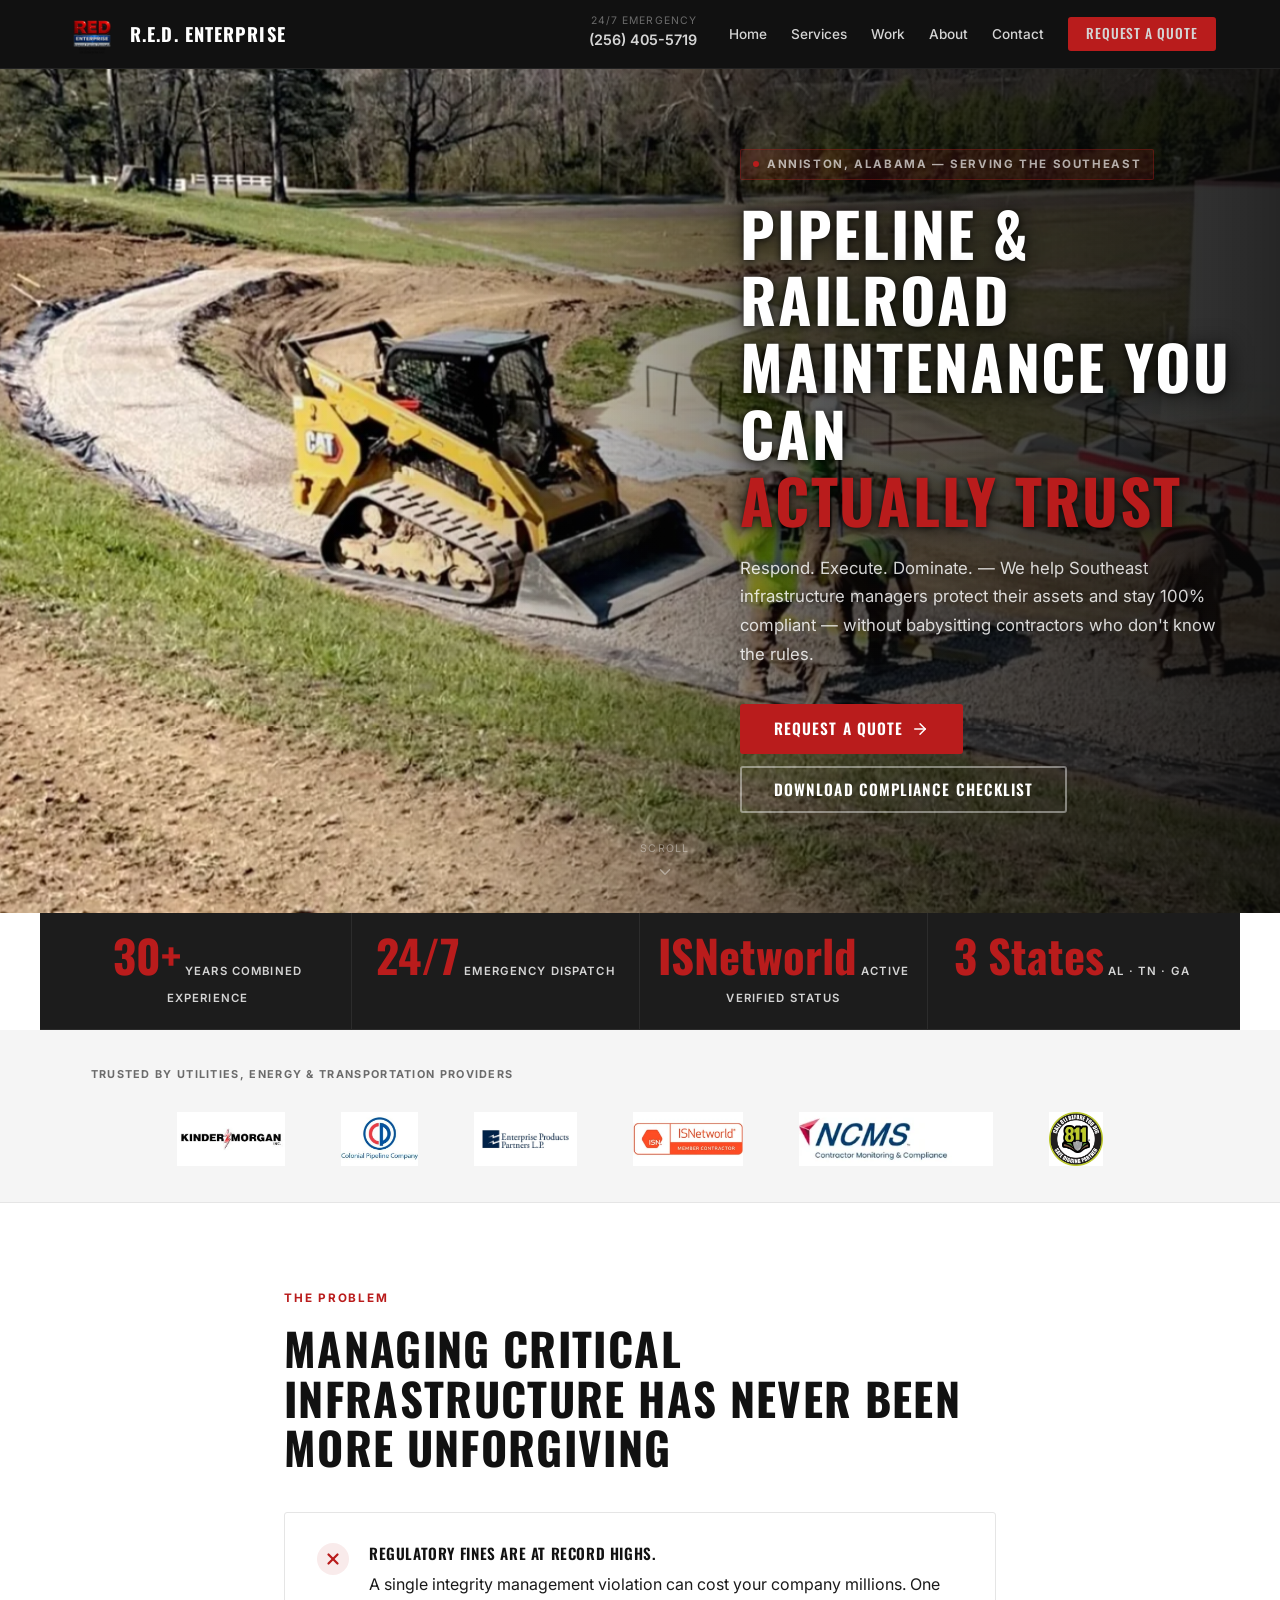
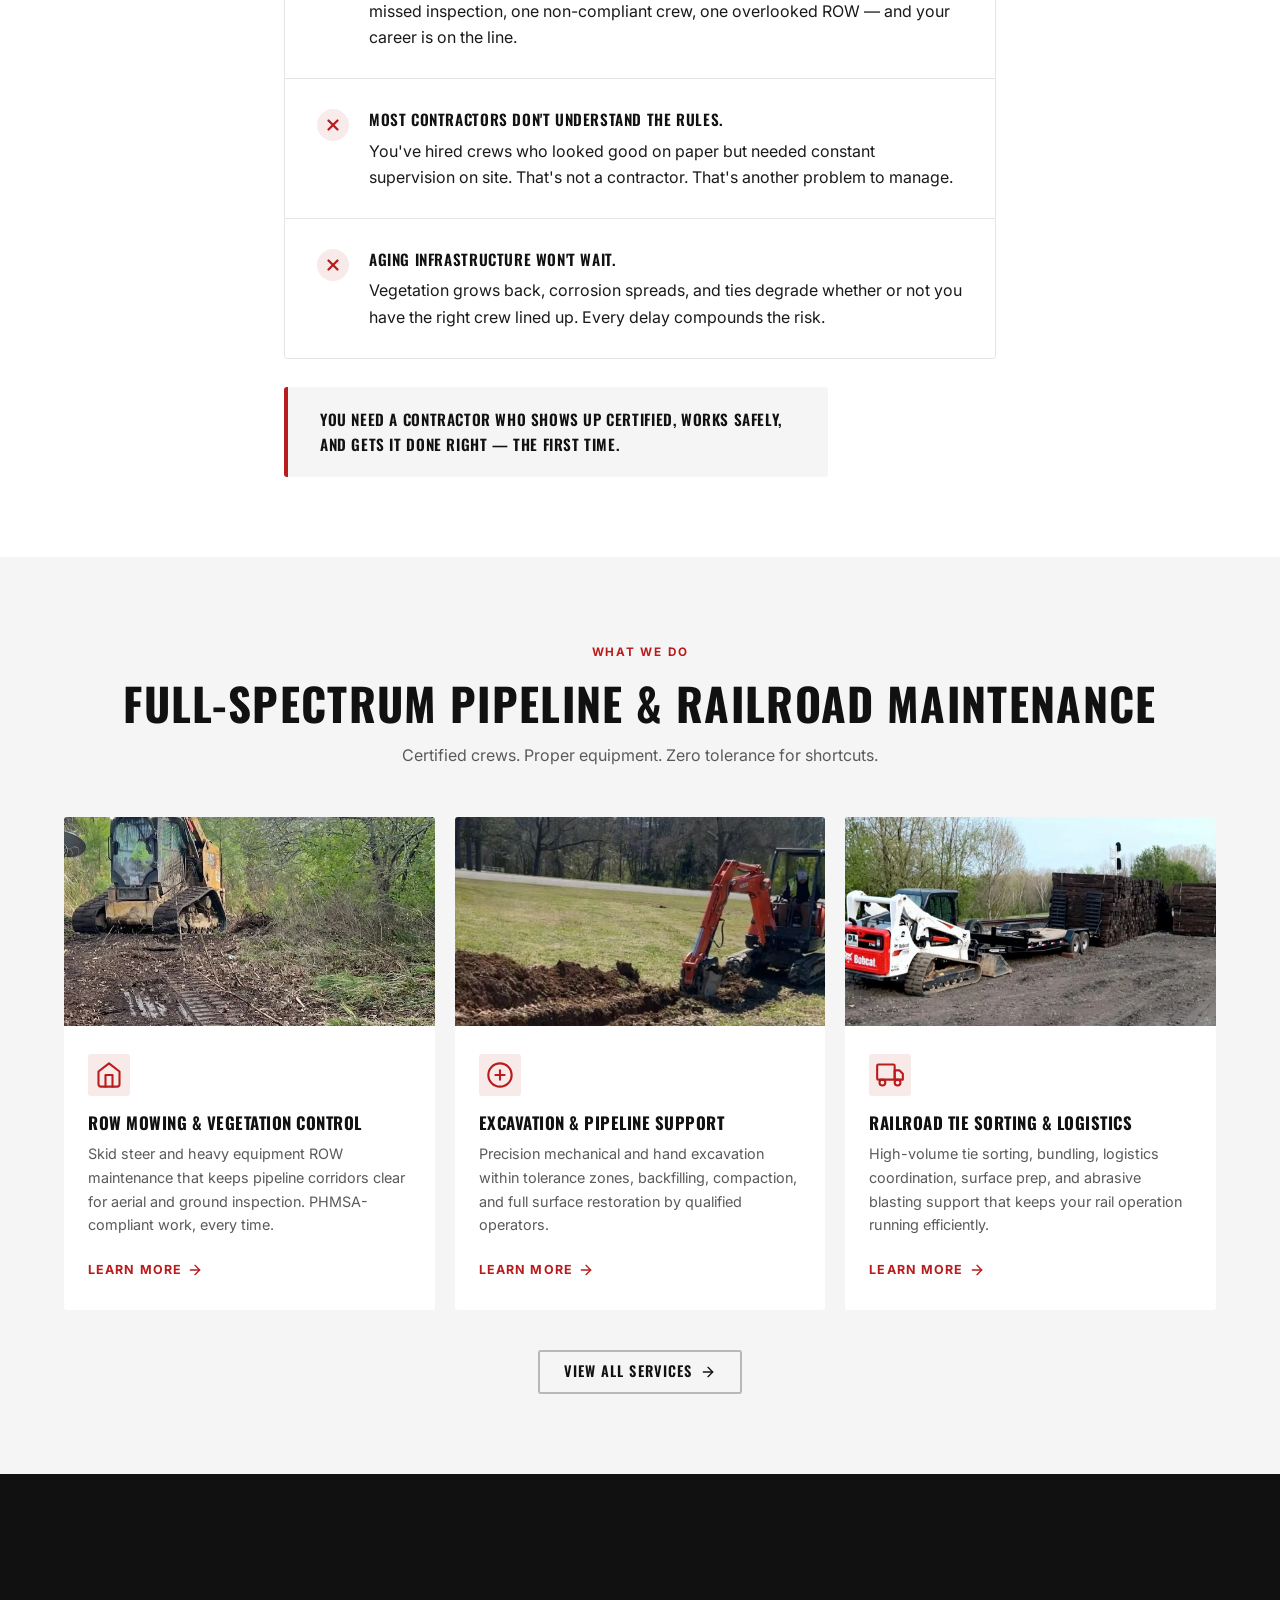
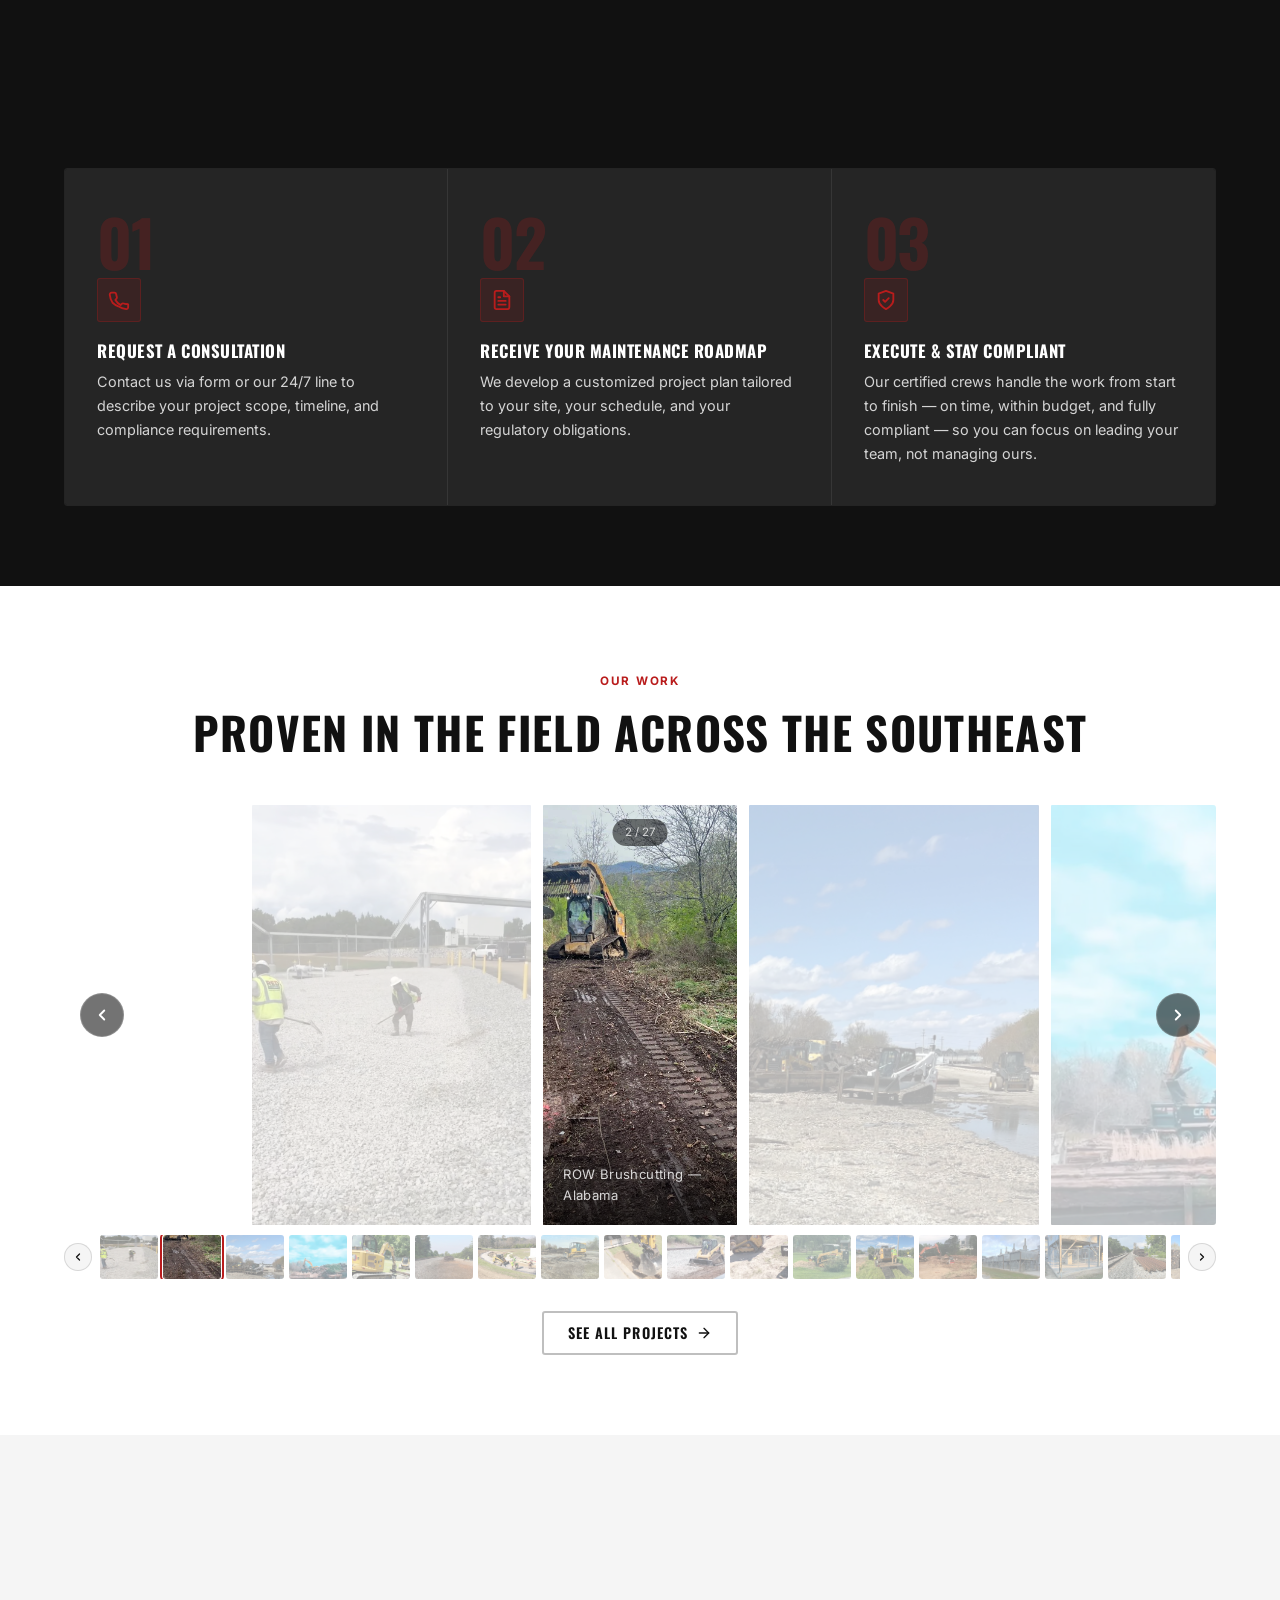
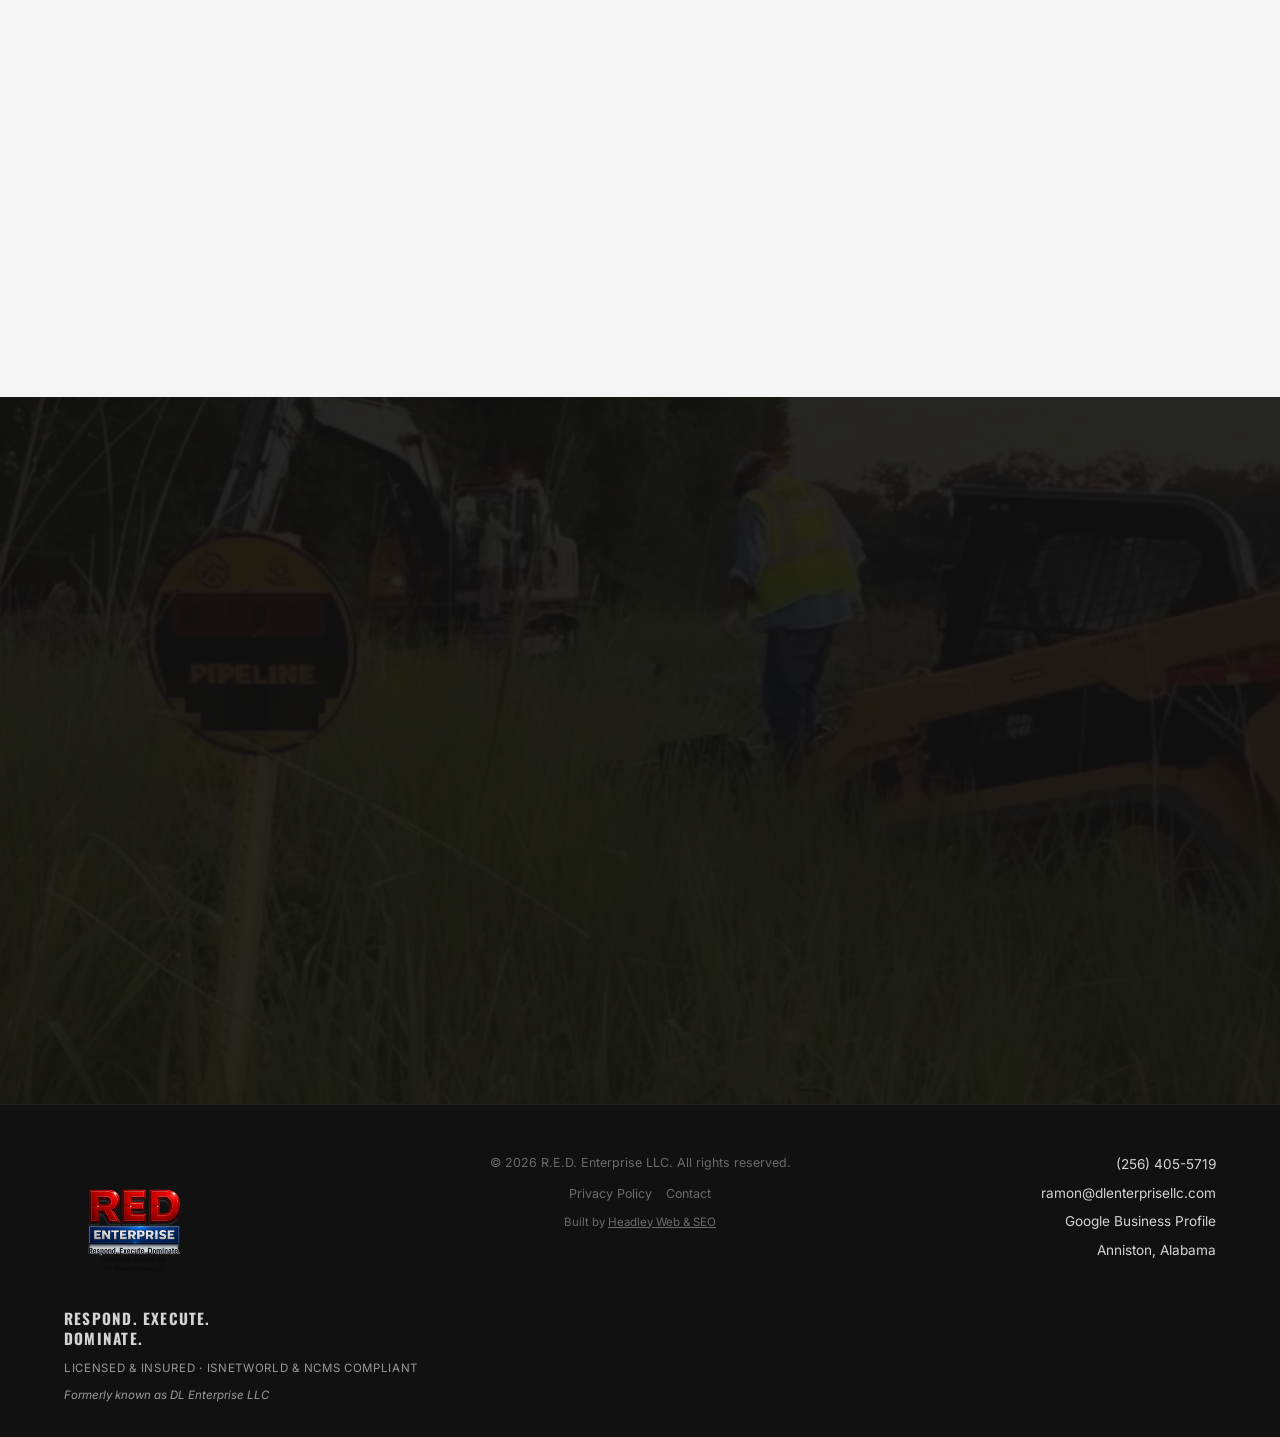
==== index.html @ 64ee4598 "Initial commit — R.E.D. Enterprise LLC website Full custom site build for pipeline & railroad contra" ====
<!-- Built by Headley Web & SEO | headleyweb.com | Web Design & SEO for local businesses -->
<!DOCTYPE html>
<html lang="en">
<head>
  <meta charset="UTF-8">
  <meta name="viewport" content="width=device-width, initial-scale=1.0">
  <title>R.E.D. Enterprise LLC | Pipeline &amp; Railroad Contractor — Anniston, Alabama</title>
  <meta name="description" content="Compliant pipeline and railroad maintenance for Southeast infrastructure managers. ISNetworld &amp; NCMS verified. 24/7 emergency response. Request a quote today.">
  <meta name="robots" content="index, follow">
  <meta name="author" content="Headley Web & SEO | headleyweb.com">
  <link rel="author" href="https://headleyweb.com">
  <link rel="canonical" href="https://redenterprisellc.com">

  <!-- Open Graph -->
  <meta property="og:type" content="website">
  <meta property="og:site_name" content="R.E.D. Enterprise LLC">
  <meta property="og:title" content="R.E.D. Enterprise LLC | Pipeline &amp; Railroad Contractor — Anniston, Alabama">
  <meta property="og:description" content="Compliant pipeline and railroad maintenance for Southeast infrastructure managers. ISNetworld &amp; NCMS verified. 24/7 emergency response. Request a quote today.">
  <meta property="og:image" content="https://redenterprisellc.com/images/og-image.webp">
  <meta property="og:image:width" content="1200">
  <meta property="og:image:height" content="630">
  <meta property="og:url" content="https://redenterprisellc.com">
  <meta property="og:locale" content="en_US">

  <!-- Twitter Card -->
  <meta name="twitter:card" content="summary_large_image">
  <meta name="twitter:title" content="R.E.D. Enterprise LLC | Pipeline &amp; Railroad Contractor — Anniston, Alabama">
  <meta name="twitter:description" content="Compliant pipeline and railroad maintenance for Southeast infrastructure managers. ISNetworld &amp; NCMS verified. 24/7 emergency response. Request a quote today.">
  <meta name="twitter:image" content="https://redenterprisellc.com/images/og-image.webp">

  <!-- Fonts -->
  <link rel="preconnect" href="https://fonts.googleapis.com">
  <link rel="preconnect" href="https://fonts.gstatic.com" crossorigin>
  <link href="https://fonts.googleapis.com/css2?family=Oswald:wght@400;600;700&family=Inter:wght@400;500;600;700&display=swap" rel="stylesheet">

  <link rel="stylesheet" href="style.css?v=4">
  <link rel="icon" href="images/favicon.ico">
  <link rel="apple-touch-icon" href="images/apple-touch-icon.png">

  <!-- Schema.org LocalBusiness -->
  <script type="application/ld+json">
  {
    "@context": "https://schema.org",
    "@type": "LocalBusiness",
    "name": "R.E.D. Enterprise LLC",
    "description": "Compliant pipeline and railroad maintenance for Southeast infrastructure managers. ISNetworld & NCMS verified. 24/7 emergency response.",
    "url": "https://redenterprisellc.com",
    "telephone": "+12564055719",
    "email": "ramon@dlenterprisellc.com",
    "address": {
      "@type": "PostalAddress",
      "addressLocality": "Anniston",
      "addressRegion": "AL",
      "postalCode": "PLACEHOLDER_ZIP",
      "addressCountry": "US"
    },
    "areaServed": [
      { "@type": "State", "name": "Alabama" },
      { "@type": "State", "name": "Tennessee" },
      { "@type": "State", "name": "Georgia" }
    ],
    "openingHoursSpecification": {
      "@type": "OpeningHoursSpecification",
      "dayOfWeek": ["Monday","Tuesday","Wednesday","Thursday","Friday"],
      "opens": "09:00",
      "closes": "17:00"
    },
    "sameAs": ["PLACEHOLDER_GBP"],
    "creator": {
      "@type": "Organization",
      "name": "Headley Web & SEO",
      "url": "https://headleyweb.com"
    }
  }
  </script>
</head>
<body>

  <!-- ─── Navigation ─── -->
  <header class="site-header" id="site-header">
    <div class="nav-inner container">
      <a class="nav-logo" href="index.html"><img src="images/brand-mark.webp" alt="" width="1024" height="1024"> R.E.D. Enterprise</a>
      <div class="nav-phone">
        <span class="nav-phone-label">24/7 Emergency</span>
        <a class="nav-phone-num" href="tel:+12564055719">(256) 405-5719</a>
      </div>
      <nav class="desktop-nav">
        <a href="index.html">Home</a>
        <a href="services.html">Services</a>
        <a href="portfolio.html">Work</a>
        <a href="about.html">About</a>
        <a href="contact.html">Contact</a>
        <a href="contact.html" class="btn btn-primary btn-sm">Request a Quote</a>
      </nav>
      <button type="button" class="mobile-menu-btn" id="mobile-menu-btn" aria-label="Open menu">
        <svg width="24" height="24" viewBox="0 0 24 24" fill="none" stroke="currentColor" stroke-width="2" stroke-linecap="round" aria-hidden="true">
          <line x1="3" y1="6" x2="21" y2="6"/>
          <line x1="3" y1="12" x2="21" y2="12"/>
          <line x1="3" y1="18" x2="21" y2="18"/>
        </svg>
      </button>
    </div>
  </header>

  <!-- ─── Mobile Overlay ─── -->
  <div class="mobile-overlay" id="mobile-overlay" role="dialog" aria-modal="true" aria-label="Navigation menu">
    <button type="button" class="mobile-close-btn" id="mobile-close-btn" aria-label="Close menu">
      <svg width="24" height="24" viewBox="0 0 24 24" fill="none" stroke="currentColor" stroke-width="2" stroke-linecap="round" aria-hidden="true">
        <line x1="18" y1="6" x2="6" y2="18"/>
        <line x1="6" y1="6" x2="18" y2="18"/>
      </svg>
    </button>
    <nav class="mobile-nav">
      <a href="index.html" class="mobile-nav-link">Home</a>
      <a href="services.html" class="mobile-nav-link">Services</a>
      <a href="portfolio.html" class="mobile-nav-link">Work</a>
      <a href="about.html" class="mobile-nav-link">About</a>
      <a href="contact.html" class="mobile-nav-link">Contact</a>
      <a href="tel:+12564055719" class="mobile-nav-link">(256) 405-5719</a>
    </nav>
  </div>

  <main>

    <!-- ─── Hero ─── -->
    <section class="hero">
      <div class="hero-bg" aria-hidden="true">
        <img
          src="images/cat-skid-steer-gravel-path-crew.webp"
          alt=""
          width="1200" height="1846"
          loading="eager">
      </div>
      <div class="hero-overlay" aria-hidden="true"></div>
      <div class="hero-content container">
        <div class="hero-text">
          <div class="hero-tag animate-hero" style="--hero-delay: 0.1s">
            <span class="hero-tag-dot" aria-hidden="true"></span>
            Anniston, Alabama — Serving the Southeast
          </div>
          <h1 class="animate-hero" style="--hero-delay: 0.25s">
            Pipeline &amp; Railroad<br>
            Maintenance You Can<br>
            <span class="accent">Actually Trust</span>
          </h1>
          <p class="hero-sub animate-hero" style="--hero-delay: 0.4s">
            Respond. Execute. Dominate. — We help Southeast infrastructure managers protect their assets and stay 100% compliant — without babysitting contractors who don't know the rules.
          </p>
          <div class="hero-btns animate-hero" style="--hero-delay: 0.55s">
            <a href="contact.html" class="btn btn-primary btn-lg">
              Request a Quote
              <svg width="18" height="18" viewBox="0 0 24 24" fill="none" stroke="currentColor" stroke-width="2" stroke-linecap="round" stroke-linejoin="round" aria-hidden="true"><line x1="5" y1="12" x2="19" y2="12"/><polyline points="12 5 19 12 12 19"/></svg>
            </a>
            <a href="#" class="btn btn-ghost btn-lg">Download Compliance Checklist</a>
          </div>
        </div>
      </div>
      <a href="#stats" class="scroll-cue animate-hero" style="--hero-delay: 0.7s" aria-label="Scroll down">
        <span>Scroll</span>
        <svg width="18" height="18" viewBox="0 0 24 24" fill="none" stroke="currentColor" stroke-width="2" stroke-linecap="round" stroke-linejoin="round" aria-hidden="true"><polyline points="6 9 12 15 18 9"/></svg>
      </a>
    </section>

    <!-- ─── Stat Strip ─── -->
    <div id="stats" class="stat-strip container">
      <div class="stat-item animate-on-scroll" style="--stagger-delay: 0s">
        <span class="stat-num">30+</span>
        <span class="stat-label">Years Combined Experience</span>
      </div>
      <div class="stat-item animate-on-scroll" style="--stagger-delay: 0.08s">
        <span class="stat-num">24/7</span>
        <span class="stat-label">Emergency Dispatch</span>
      </div>
      <div class="stat-item animate-on-scroll" style="--stagger-delay: 0.16s">
        <span class="stat-num">ISNetworld</span>
        <span class="stat-label">Active Verified Status</span>
      </div>
      <div class="stat-item animate-on-scroll" style="--stagger-delay: 0.24s">
        <span class="stat-num">3 States</span>
        <span class="stat-label">AL &middot; TN &middot; GA</span>
      </div>
    </div>

    <!-- ─── Client Logos ─── -->
    <section class="clients-bar">
      <div class="container">
        <p class="clients-label">Trusted by Utilities, Energy &amp; Transportation Providers</p>
        <div class="clients-grid">
          <img src="images/client-kinder-morgan.webp" alt="Kinder Morgan" width="318" height="159" loading="lazy">
          <img src="images/client-colonial-pipeline.webp" alt="Colonial Pipeline" width="282" height="199" loading="lazy">
          <img src="images/client-enterprise-products.webp" alt="Enterprise Products" width="500" height="261" loading="lazy">
          <img src="images/badge-isnetworld.webp" alt="ISNetworld Active Member" width="400" height="197" loading="lazy">
          <img src="images/badge-ncms.webp" alt="NCMS Compliant" width="284" height="79" loading="lazy">
          <img src="images/badge-call-811-safe-digging-partner.webp" alt="Call 811 Safe Digging Partner" width="400" height="400" loading="lazy">
        </div>
      </div>
    </section>

    <!-- ─── Problem ─── -->
    <section class="problem-section section-pad">
      <div class="container container--narrow">
        <div class="section-header animate-on-scroll">
          <span class="eyebrow">The Problem</span>
          <h2>Managing Critical Infrastructure Has Never Been More Unforgiving</h2>
        </div>
        <ul class="problem-list" role="list">
          <li class="problem-item animate-on-scroll" style="--stagger-delay: 0s">
            <span class="problem-x" aria-hidden="true">
              <svg width="18" height="18" viewBox="0 0 24 24" fill="none" stroke="currentColor" stroke-width="3" stroke-linecap="round" stroke-linejoin="round"><line x1="18" y1="6" x2="6" y2="18"/><line x1="6" y1="6" x2="18" y2="18"/></svg>
            </span>
            <div class="problem-text">
              <strong>Regulatory Fines Are at Record Highs.</strong> A single integrity management violation can cost your company millions. One missed inspection, one non-compliant crew, one overlooked ROW — and your career is on the line.
            </div>
          </li>
          <li class="problem-item animate-on-scroll" style="--stagger-delay: 0.1s">
            <span class="problem-x" aria-hidden="true">
              <svg width="18" height="18" viewBox="0 0 24 24" fill="none" stroke="currentColor" stroke-width="3" stroke-linecap="round" stroke-linejoin="round"><line x1="18" y1="6" x2="6" y2="18"/><line x1="6" y1="6" x2="18" y2="18"/></svg>
            </span>
            <div class="problem-text">
              <strong>Most Contractors Don't Understand the Rules.</strong> You've hired crews who looked good on paper but needed constant supervision on site. That's not a contractor. That's another problem to manage.
            </div>
          </li>
          <li class="problem-item animate-on-scroll" style="--stagger-delay: 0.2s">
            <span class="problem-x" aria-hidden="true">
              <svg width="18" height="18" viewBox="0 0 24 24" fill="none" stroke="currentColor" stroke-width="3" stroke-linecap="round" stroke-linejoin="round"><line x1="18" y1="6" x2="6" y2="18"/><line x1="6" y1="6" x2="18" y2="18"/></svg>
            </span>
            <div class="problem-text">
              <strong>Aging Infrastructure Won't Wait.</strong> Vegetation grows back, corrosion spreads, and ties degrade whether or not you have the right crew lined up. Every delay compounds the risk.
            </div>
          </li>
        </ul>
        <p class="problem-close animate-on-scroll" style="--stagger-delay: 0.3s">
          You need a contractor who shows up certified, works safely, and gets it done right — the first time.
        </p>
      </div>
    </section>

    <!-- ─── Services Preview ─── -->
    <section class="services-preview section-pad">
      <div class="container">
        <div class="section-header section-header--center animate-on-scroll">
          <span class="eyebrow">What We Do</span>
          <h2>Full-Spectrum Pipeline &amp; Railroad Maintenance</h2>
          <p class="section-sub">Certified crews. Proper equipment. Zero tolerance for shortcuts.</p>
        </div>
        <div class="services-grid">

          <div class="service-card animate-on-scroll" style="--stagger-delay: 0s">
            <div class="service-card-img">
              <img src="images/cat-skid-steer-row-brushcutting.webp"
                alt="Skid steer performing right-of-way brushcutting for pipeline corridor"
                width="642" height="1389" loading="lazy"
                style="object-position: center 30%;">
            </div>
            <div class="service-card-body">
              <div class="service-icon" aria-hidden="true">
                <svg width="28" height="28" viewBox="0 0 24 24" fill="none" stroke="currentColor" stroke-width="1.8" stroke-linecap="round" stroke-linejoin="round"><path d="M3 9l9-7 9 7v11a2 2 0 0 1-2 2H5a2 2 0 0 1-2-2z"/><polyline points="9 22 9 12 15 12 15 22"/></svg>
              </div>
              <h3>ROW Mowing &amp; Vegetation Control</h3>
              <p>Skid steer and heavy equipment ROW maintenance that keeps pipeline corridors clear for aerial and ground inspection. PHMSA-compliant work, every time.</p>
              <a href="services.html" class="service-link">
                Learn more
                <svg width="16" height="16" viewBox="0 0 24 24" fill="none" stroke="currentColor" stroke-width="2" stroke-linecap="round" stroke-linejoin="round" aria-hidden="true"><line x1="5" y1="12" x2="19" y2="12"/><polyline points="12 5 19 12 12 19"/></svg>
              </a>
            </div>
          </div>

          <div class="service-card animate-on-scroll" style="--stagger-delay: 0.12s">
            <div class="service-card-img">
              <img src="images/kubota-excavator-trenching-field.webp"
                alt="Kubota excavator trenching in field for pipeline support work"
                width="1283" height="641" loading="lazy">
            </div>
            <div class="service-card-body">
              <div class="service-icon" aria-hidden="true">
                <svg width="28" height="28" viewBox="0 0 24 24" fill="none" stroke="currentColor" stroke-width="1.8" stroke-linecap="round" stroke-linejoin="round"><circle cx="12" cy="12" r="10"/><line x1="12" y1="8" x2="12" y2="16"/><line x1="8" y1="12" x2="16" y2="12"/></svg>
              </div>
              <h3>Excavation &amp; Pipeline Support</h3>
              <p>Precision mechanical and hand excavation within tolerance zones, backfilling, compaction, and full surface restoration by qualified operators.</p>
              <a href="services.html" class="service-link">
                Learn more
                <svg width="16" height="16" viewBox="0 0 24 24" fill="none" stroke="currentColor" stroke-width="2" stroke-linecap="round" stroke-linejoin="round" aria-hidden="true"><line x1="5" y1="12" x2="19" y2="12"/><polyline points="12 5 19 12 12 19"/></svg>
              </a>
            </div>
          </div>

          <div class="service-card animate-on-scroll" style="--stagger-delay: 0.24s">
            <div class="service-card-img">
              <img src="images/skid-steers-railroad-tie-sorting-yard.webp"
                alt="Multiple skid steers working a railroad tie sorting yard in the Southeast"
                width="1200" height="2062" loading="lazy">
            </div>
            <div class="service-card-body">
              <div class="service-icon" aria-hidden="true">
                <svg width="28" height="28" viewBox="0 0 24 24" fill="none" stroke="currentColor" stroke-width="1.8" stroke-linecap="round" stroke-linejoin="round"><rect x="1" y="3" width="15" height="13" rx="1"/><path d="M16 8h4l3 3v5h-7V8z"/><circle cx="5.5" cy="18.5" r="2.5"/><circle cx="18.5" cy="18.5" r="2.5"/></svg>
              </div>
              <h3>Railroad Tie Sorting &amp; Logistics</h3>
              <p>High-volume tie sorting, bundling, logistics coordination, surface prep, and abrasive blasting support that keeps your rail operation running efficiently.</p>
              <a href="services.html" class="service-link">
                Learn more
                <svg width="16" height="16" viewBox="0 0 24 24" fill="none" stroke="currentColor" stroke-width="2" stroke-linecap="round" stroke-linejoin="round" aria-hidden="true"><line x1="5" y1="12" x2="19" y2="12"/><polyline points="12 5 19 12 12 19"/></svg>
              </a>
            </div>
          </div>

        </div>
        <div style="text-align: center; margin-top: 40px;">
          <a href="services.html" class="btn btn-ghost--dark">
            View All Services
            <svg width="16" height="16" viewBox="0 0 24 24" fill="none" stroke="currentColor" stroke-width="2" stroke-linecap="round" stroke-linejoin="round" aria-hidden="true"><line x1="5" y1="12" x2="19" y2="12"/><polyline points="12 5 19 12 12 19"/></svg>
          </a>
        </div>
      </div>
    </section>

    <!-- ─── Process ─── -->
    <section class="process-section section-pad">
      <div class="container">
        <div class="section-header section-header--center section-header--light animate-on-scroll">
          <span class="eyebrow eyebrow--light">How It Works</span>
          <h2>Three Steps to Protected Infrastructure</h2>
          <p class="section-sub section-sub--light">No complexity. No runaround. A clear path from first contact to job complete.</p>
        </div>
        <div class="process-grid">

          <div class="process-step animate-on-scroll" style="--stagger-delay: 0s">
            <span class="step-num">01</span>
            <div class="process-icon" aria-hidden="true">
              <svg width="22" height="22" viewBox="0 0 24 24" fill="none" stroke="currentColor" stroke-width="2" stroke-linecap="round" stroke-linejoin="round"><path d="M22 16.92v3a2 2 0 0 1-2.18 2 19.79 19.79 0 0 1-8.63-3.07A19.5 19.5 0 0 1 4.99 15a19.79 19.79 0 0 1-3.07-8.67A2 2 0 0 1 3.92 4h3a2 2 0 0 1 2 1.72c.127.96.361 1.903.7 2.81a2 2 0 0 1-.45 2.11L8.09 11.91a16 16 0 0 0 5.61 5.61l1.27-1.27a2 2 0 0 1 2.11-.45c.907.339 1.85.573 2.81.7A2 2 0 0 1 22 16.92z"/></svg>
            </div>
            <h3>Request a Consultation</h3>
            <p>Contact us via form or our 24/7 line to describe your project scope, timeline, and compliance requirements.</p>
          </div>

          <div class="process-step animate-on-scroll" style="--stagger-delay: 0.15s">
            <span class="step-num">02</span>
            <div class="process-icon" aria-hidden="true">
              <svg width="22" height="22" viewBox="0 0 24 24" fill="none" stroke="currentColor" stroke-width="2" stroke-linecap="round" stroke-linejoin="round"><path d="M14 2H6a2 2 0 0 0-2 2v16a2 2 0 0 0 2 2h12a2 2 0 0 0 2-2V8z"/><polyline points="14 2 14 8 20 8"/><line x1="16" y1="13" x2="8" y2="13"/><line x1="16" y1="17" x2="8" y2="17"/><polyline points="10 9 9 9 8 9"/></svg>
            </div>
            <h3>Receive Your Maintenance Roadmap</h3>
            <p>We develop a customized project plan tailored to your site, your schedule, and your regulatory obligations.</p>
          </div>

          <div class="process-step animate-on-scroll" style="--stagger-delay: 0.3s">
            <span class="step-num">03</span>
            <div class="process-icon" aria-hidden="true">
              <svg width="22" height="22" viewBox="0 0 24 24" fill="none" stroke="currentColor" stroke-width="2" stroke-linecap="round" stroke-linejoin="round"><path d="M12 22s8-4 8-10V5l-8-3-8 3v7c0 6 8 10 8 10z"/><polyline points="9 12 11 14 15 10"/></svg>
            </div>
            <h3>Execute &amp; Stay Compliant</h3>
            <p>Our certified crews handle the work from start to finish — on time, within budget, and fully compliant — so you can focus on leading your team, not managing ours.</p>
          </div>

        </div>
      </div>
    </section>

    <!-- ─── Work Photos ─── -->
    <section class="work-section section-pad">
      <div class="container">
        <div class="section-header section-header--center animate-on-scroll">
          <span class="eyebrow">Our Work</span>
          <h2>Proven in the Field Across the Southeast</h2>
        </div>
        <div class="gallery-wrap animate-on-scroll" style="--stagger-delay: 0.1s">
          <div class="gallery-track">

          <div class="gallery-slide active">
            <img src="images/red-crew-gravel-pipeline-station.webp" alt="R.E.D. Enterprise crew at a pipeline station gravel site in Alabama" width="929" height="1397" loading="lazy">
            <div class="gallery-caption-bar">Pipeline Station — Alabama</div>
          </div>
          <div class="gallery-slide">
            <img src="images/cat-skid-steer-row-brushcutting.webp" alt="Skid steer performing right-of-way brushcutting for a pipeline corridor" width="642" height="1389" loading="lazy">
            <div class="gallery-caption-bar">ROW Brushcutting — Alabama</div>
          </div>
          <div class="gallery-slide">
            <img src="images/multiple-skid-steers-railroad-tie-yard.webp" alt="Multiple skid steers working a large railroad tie sorting yard" width="1200" height="1741" loading="lazy">
            <div class="gallery-caption-bar">Tie Sorting Yard — Southeast</div>
          </div>
          <div class="gallery-slide">
            <img src="images/excavator-loading-railroad-ties-truck.webp" alt="Excavator loading railroad ties onto a flatbed truck" width="1200" height="1060" loading="lazy">
            <div class="gallery-caption-bar">Tie Loading — Logistics Support</div>
          </div>
          <div class="gallery-slide">
            <img src="images/two-cat-excavators-railroad-tracks.webp" alt="Two CAT excavators working on railroad tracks" width="1123" height="2146" loading="lazy">
            <div class="gallery-caption-bar">Railroad Excavation — Southeast</div>
          </div>
          <div class="gallery-slide">
            <img src="images/railroad-ballast-crew-stacked-ties.webp" alt="Crew sorting and stacking railroad ties on a ballast site" width="1200" height="1483" loading="lazy">
            <div class="gallery-caption-bar">Railroad Tie Sort — Southeast</div>
          </div>
          <div class="gallery-slide">
            <img src="images/cat-skid-steer-gravel-path-crew.webp" alt="CAT skid steer and crew at a pipeline gravel work site" width="1200" height="1846" loading="lazy">
            <div class="gallery-caption-bar">Pipeline Gravel Work — Alabama</div>
          </div>
          <div class="gallery-slide">
            <img src="images/bulldozer-railroad-tie-yard.webp" alt="Bulldozer operating in a railroad tie yard" width="1200" height="1489" loading="lazy">
            <div class="gallery-caption-bar">Tie Yard Operations — Southeast</div>
          </div>
          <div class="gallery-slide">
            <img src="images/cat-excavator-bucket-curb-trench.webp" alt="CAT excavator bucket working a curb trench excavation" width="1200" height="2155" loading="lazy">
            <div class="gallery-caption-bar">Trench Excavation — Alabama</div>
          </div>
          <div class="gallery-slide">
            <img src="images/cat-skid-steer-gravel-rake-railroad-track.webp" alt="CAT skid steer raking gravel along a railroad track" width="1200" height="1623" loading="lazy">
            <div class="gallery-caption-bar">Railroad Gravel Prep — Southeast</div>
          </div>
          <div class="gallery-slide">
            <img src="images/cat-skid-steer-loading-flatbed.webp" alt="CAT skid steer loading equipment onto a flatbed trailer" width="1200" height="2057" loading="lazy">
            <div class="gallery-caption-bar">Equipment Loading — Alabama</div>
          </div>
          <div class="gallery-slide">
            <img src="images/cat-skid-steer-stump-grinding.webp" alt="CAT skid steer performing stump grinding for ROW clearance" width="1200" height="1471" loading="lazy">
            <div class="gallery-caption-bar">ROW Stump Grinding — Alabama</div>
          </div>
          <div class="gallery-slide">
            <img src="images/crew-loading-cat-skid-steer-trailer.webp" alt="Crew loading a CAT skid steer onto a trailer for mobilization" width="1200" height="1529" loading="lazy">
            <div class="gallery-caption-bar">Crew Mobilization — Alabama</div>
          </div>
          <div class="gallery-slide">
            <img src="images/doosan-bobcat-major-excavation.webp" alt="Doosan and Bobcat equipment performing major excavation" width="1200" height="945" loading="lazy">
            <div class="gallery-caption-bar">Major Excavation — Southeast</div>
          </div>
          <div class="gallery-slide">
            <img src="images/industrial-gas-pipeline-facility.webp" alt="Industrial natural gas pipeline facility maintained by R.E.D. Enterprise" width="1125" height="846" loading="lazy">
            <div class="gallery-caption-bar">Gas Pipeline Facility — Alabama</div>
          </div>
          <div class="gallery-slide">
            <img src="images/industrial-pipeline-facility-cooling-units.webp" alt="Industrial pipeline facility with cooling units" width="1200" height="1600" loading="lazy">
            <div class="gallery-caption-bar">Pipeline Cooling Units — Alabama</div>
          </div>
          <div class="gallery-slide">
            <img src="images/railroad-sorted-rails-ties-site.webp" alt="Sorted rails and railroad ties staged at a Southeast job site" width="1200" height="1522" loading="lazy">
            <div class="gallery-caption-bar">Sorted Rails &amp; Ties — Southeast</div>
          </div>
          <div class="gallery-slide">
            <img src="images/stacked-sorted-railroad-ties-blue-sky.webp" alt="Neatly stacked and sorted railroad ties against a blue sky" width="1200" height="1483" loading="lazy">
            <div class="gallery-caption-bar">Sorted Tie Stack — Southeast</div>
          </div>
          <div class="gallery-slide">
            <img src="images/stacked-ties-skid-steer-railroad.webp" alt="Skid steer working alongside stacked railroad ties" width="1200" height="609" loading="lazy">
            <div class="gallery-caption-bar">Tie Operations — Southeast</div>
          </div>
          <div class="gallery-slide">
            <img src="images/cat-skid-steer-excavation-stump.webp" alt="CAT skid steer excavating around a stump for ROW clearing" width="1200" height="1782" loading="lazy">
            <div class="gallery-caption-bar">Stump Excavation — Alabama</div>
          </div>
          <div class="gallery-slide">
            <img src="images/cat-skid-steer-gravel-rake-railroad.webp" alt="CAT skid steer raking gravel on a railroad corridor" width="1200" height="600" loading="lazy">
            <div class="gallery-caption-bar">Railroad Gravel Work — Southeast</div>
          </div>
          <div class="gallery-slide">
            <img src="images/cat-mini-excavator-railroad-crew.webp" alt="CAT mini excavator and crew on a railroad support project" width="1124" height="562" loading="lazy">
            <div class="gallery-caption-bar">Railroad Support — Southeast</div>
          </div>
          <div class="gallery-slide">
            <img src="images/kubota-excavator-trenching-field.webp" alt="Kubota excavator trenching in an open field for pipeline support" width="1283" height="641" loading="lazy">
            <div class="gallery-caption-bar">Pipeline Trenching — Alabama</div>
          </div>
          <div class="gallery-slide">
            <img src="images/pipeline-row-skid-steer-marker-dusk.webp" alt="Skid steer working a pipeline ROW corridor at dusk" width="1123" height="561" loading="lazy">
            <div class="gallery-caption-bar">ROW Maintenance — Alabama</div>
          </div>
          <div class="gallery-slide">
            <img src="images/skid-steers-railroad-tie-sorting-yard.webp" alt="Skid steers working a railroad tie sorting yard at scale" width="1200" height="2062" loading="lazy">
            <div class="gallery-caption-bar">Tie Sorting Operations — Southeast</div>
          </div>
          <div class="gallery-slide">
            <img src="images/dl-enterprise-crew-safety-briefing-wide.webp" alt="Crew safety briefing before a pipeline maintenance project" width="900" height="700" loading="lazy">
            <div class="gallery-caption-bar">Pre-Job Safety Briefing — Alabama</div>
          </div>
          <div class="gallery-slide">
            <img src="images/railroad-tie-jobsite-safety-sign.webp" alt="Jobsite safety signage at a railroad tie project site" width="1200" height="746" loading="lazy">
            <div class="gallery-caption-bar">Jobsite Safety — Southeast</div>
          </div>

          </div><!-- /.gallery-track -->

          <button class="gallery-btn gallery-prev" aria-label="Previous photo">
            <svg width="18" height="18" viewBox="0 0 24 24" fill="none" stroke="currentColor" stroke-width="2.5" stroke-linecap="round" stroke-linejoin="round" aria-hidden="true"><polyline points="15 18 9 12 15 6"/></svg>
          </button>
          <button class="gallery-btn gallery-next" aria-label="Next photo">
            <svg width="18" height="18" viewBox="0 0 24 24" fill="none" stroke="currentColor" stroke-width="2.5" stroke-linecap="round" stroke-linejoin="round" aria-hidden="true"><polyline points="9 18 15 12 9 6"/></svg>
          </button>
          <div class="gallery-counter"><span class="gallery-current">1</span> / 27</div>

        </div>

        <div class="gallery-thumbs-wrap">
          <button class="gallery-thumb-btn gallery-thumb-prev" aria-label="Scroll thumbnails left">
            <svg width="12" height="12" viewBox="0 0 24 24" fill="none" stroke="currentColor" stroke-width="2.5" stroke-linecap="round" stroke-linejoin="round" aria-hidden="true"><polyline points="15 18 9 12 15 6"/></svg>
          </button>
          <div class="gallery-thumbs">
            <div class="gallery-thumb active"><img src="images/red-crew-gravel-pipeline-station.webp" alt="" width="929" height="1397" loading="lazy"></div>
            <div class="gallery-thumb"><img src="images/cat-skid-steer-row-brushcutting.webp" alt="" width="642" height="1389" loading="lazy"></div>
            <div class="gallery-thumb"><img src="images/multiple-skid-steers-railroad-tie-yard.webp" alt="" width="1200" height="1741" loading="lazy"></div>
            <div class="gallery-thumb"><img src="images/excavator-loading-railroad-ties-truck.webp" alt="" width="1200" height="1060" loading="lazy"></div>
            <div class="gallery-thumb"><img src="images/two-cat-excavators-railroad-tracks.webp" alt="" width="1123" height="2146" loading="lazy"></div>
            <div class="gallery-thumb"><img src="images/railroad-ballast-crew-stacked-ties.webp" alt="" width="1200" height="1483" loading="lazy"></div>
            <div class="gallery-thumb"><img src="images/cat-skid-steer-gravel-path-crew.webp" alt="" width="1200" height="1846" loading="lazy"></div>
            <div class="gallery-thumb"><img src="images/bulldozer-railroad-tie-yard.webp" alt="" width="1200" height="1489" loading="lazy"></div>
            <div class="gallery-thumb"><img src="images/cat-excavator-bucket-curb-trench.webp" alt="" width="1200" height="2155" loading="lazy"></div>
            <div class="gallery-thumb"><img src="images/cat-skid-steer-gravel-rake-railroad-track.webp" alt="" width="1200" height="1623" loading="lazy"></div>
            <div class="gallery-thumb"><img src="images/cat-skid-steer-loading-flatbed.webp" alt="" width="1200" height="2057" loading="lazy"></div>
            <div class="gallery-thumb"><img src="images/cat-skid-steer-stump-grinding.webp" alt="" width="1200" height="1471" loading="lazy"></div>
            <div class="gallery-thumb"><img src="images/crew-loading-cat-skid-steer-trailer.webp" alt="" width="1200" height="1529" loading="lazy"></div>
            <div class="gallery-thumb"><img src="images/doosan-bobcat-major-excavation.webp" alt="" width="1200" height="945" loading="lazy"></div>
            <div class="gallery-thumb"><img src="images/industrial-gas-pipeline-facility.webp" alt="" width="1125" height="846" loading="lazy"></div>
            <div class="gallery-thumb"><img src="images/industrial-pipeline-facility-cooling-units.webp" alt="" width="1200" height="1600" loading="lazy"></div>
            <div class="gallery-thumb"><img src="images/railroad-sorted-rails-ties-site.webp" alt="" width="1200" height="1522" loading="lazy"></div>
            <div class="gallery-thumb"><img src="images/stacked-sorted-railroad-ties-blue-sky.webp" alt="" width="1200" height="1483" loading="lazy"></div>
            <div class="gallery-thumb"><img src="images/stacked-ties-skid-steer-railroad.webp" alt="" width="1200" height="609" loading="lazy"></div>
            <div class="gallery-thumb"><img src="images/cat-skid-steer-excavation-stump.webp" alt="" width="1200" height="1782" loading="lazy"></div>
            <div class="gallery-thumb"><img src="images/cat-skid-steer-gravel-rake-railroad.webp" alt="" width="1200" height="600" loading="lazy"></div>
            <div class="gallery-thumb"><img src="images/cat-mini-excavator-railroad-crew.webp" alt="" width="1124" height="562" loading="lazy"></div>
            <div class="gallery-thumb"><img src="images/kubota-excavator-trenching-field.webp" alt="" width="1283" height="641" loading="lazy"></div>
            <div class="gallery-thumb"><img src="images/pipeline-row-skid-steer-marker-dusk.webp" alt="" width="1123" height="561" loading="lazy"></div>
            <div class="gallery-thumb"><img src="images/skid-steers-railroad-tie-sorting-yard.webp" alt="" width="1200" height="2062" loading="lazy"></div>
            <div class="gallery-thumb"><img src="images/dl-enterprise-crew-safety-briefing-wide.webp" alt="" width="900" height="700" loading="lazy"></div>
            <div class="gallery-thumb"><img src="images/railroad-tie-jobsite-safety-sign.webp" alt="" width="1200" height="746" loading="lazy"></div>
          </div>
          <button class="gallery-thumb-btn gallery-thumb-next" aria-label="Scroll thumbnails right">
            <svg width="12" height="12" viewBox="0 0 24 24" fill="none" stroke="currentColor" stroke-width="2.5" stroke-linecap="round" stroke-linejoin="round" aria-hidden="true"><polyline points="9 18 15 12 9 6"/></svg>
          </button>
        </div>

        <div style="text-align:center; margin-top:32px;">
          <a href="portfolio.html" class="btn btn-ghost--dark">
            See All Projects
            <svg width="16" height="16" viewBox="0 0 24 24" fill="none" stroke="currentColor" stroke-width="2" stroke-linecap="round" stroke-linejoin="round" aria-hidden="true"><line x1="5" y1="12" x2="19" y2="12"/><polyline points="12 5 19 12 12 19"/></svg>
          </a>
        </div>
      </div>
    </section>

    <!-- ─── FAQ ─── -->
    <section class="faq-section section-pad">
      <div class="container container--narrow">
        <div class="section-header section-header--center animate-on-scroll">
          <span class="eyebrow">FAQ</span>
          <h2>Common Questions</h2>
        </div>
        <div class="faq-list">

          <details class="faq-item animate-on-scroll" style="--stagger-delay: 0s">
            <summary class="faq-question">
              Are you ISNetworld and NCMS compliant?
              <svg class="faq-chevron" width="18" height="18" viewBox="0 0 24 24" fill="none" stroke="currentColor" stroke-width="2" stroke-linecap="round" stroke-linejoin="round" aria-hidden="true"><polyline points="6 9 12 15 18 9"/></svg>
            </summary>
            <div class="faq-answer"><p>Yes. R.E.D. Enterprise maintains active compliance status on both ISNetworld and NCMS. We can provide W-9s, COIs, and safety records immediately upon request to expedite your vendor onboarding process.</p></div>
          </details>

          <details class="faq-item animate-on-scroll" style="--stagger-delay: 0.07s">
            <summary class="faq-question">
              Do you handle emergency response calls?
              <svg class="faq-chevron" width="18" height="18" viewBox="0 0 24 24" fill="none" stroke="currentColor" stroke-width="2" stroke-linecap="round" stroke-linejoin="round" aria-hidden="true"><polyline points="6 9 12 15 18 9"/></svg>
            </summary>
            <div class="faq-answer"><p>Absolutely. We are available 24/7/365 for emergency dispatch. Call (256) 405-5719 at any hour. In critical infrastructure, emergencies don't follow business hours — and neither do we.</p></div>
          </details>

          <details class="faq-item animate-on-scroll" style="--stagger-delay: 0.14s">
            <summary class="faq-question">
              What states do you serve?
              <svg class="faq-chevron" width="18" height="18" viewBox="0 0 24 24" fill="none" stroke="currentColor" stroke-width="2" stroke-linecap="round" stroke-linejoin="round" aria-hidden="true"><polyline points="6 9 12 15 18 9"/></svg>
            </summary>
            <div class="faq-answer"><p>R.E.D. Enterprise is headquartered in Anniston, Alabama and serves Alabama, Tennessee, Georgia, and surrounding Southeastern states. Our local presence allows faster mobilization than national contractors.</p></div>
          </details>

          <details class="faq-item animate-on-scroll" style="--stagger-delay: 0.21s">
            <summary class="faq-question">
              Can you provide documentation for prequalification?
              <svg class="faq-chevron" width="18" height="18" viewBox="0 0 24 24" fill="none" stroke="currentColor" stroke-width="2" stroke-linecap="round" stroke-linejoin="round" aria-hidden="true"><polyline points="6 9 12 15 18 9"/></svg>
            </summary>
            <div class="faq-answer"><p>Yes. Our administration team can provide full prequalification packages including W-9, COI, safety records, and compliance documentation for ISNetworld, NCMS, and other contractor management platforms — same day upon request.</p></div>
          </details>

        </div>
      </div>
    </section>

    <!-- ─── CTA ─── -->
    <section class="cta-section">
      <div class="cta-bg" aria-hidden="true">
        <img
          src="images/pipeline-row-skid-steer-marker-desktop.webp"
          alt=""
          width="1123" height="748"
          loading="lazy">
      </div>
      <div class="cta-overlay" aria-hidden="true"></div>
      <div class="cta-content container animate-on-scroll">
        <img src="images/brand-mark.webp" alt="" class="cta-logo" width="1024" height="1024" loading="lazy" aria-hidden="true">
        <span class="eyebrow eyebrow--light">Get Started</span>
        <h2>Ready to Protect Your Infrastructure?</h2>
        <p>We understand the pressure of maintaining a zero-incident safety record while managing aging assets and tightening regulations. Whether it's scheduled ROW maintenance or a 2am emergency call, R.E.D. Enterprise is ready to mobilize.</p>
        <div class="cta-phone-block">
          <a href="tel:+12564055719" class="cta-phone-num">(256) 405-5719</a>
          <span class="cta-avail">Available 24/7 for emergency dispatch</span>
        </div>
        <div class="cta-btns">
          <a href="contact.html" class="btn btn-primary btn-lg">
            Request a Quote
            <svg width="18" height="18" viewBox="0 0 24 24" fill="none" stroke="currentColor" stroke-width="2" stroke-linecap="round" stroke-linejoin="round" aria-hidden="true"><line x1="5" y1="12" x2="19" y2="12"/><polyline points="12 5 19 12 12 19"/></svg>
          </a>
          <a href="services.html" class="btn btn-ghost">View Services</a>
        </div>
      </div>
    </section>

    <!-- ─── Footer ─── -->
    <footer class="site-footer">
      <div class="footer-inner container">
        <div class="footer-brand">
          <img src="images/brand-mark.webp" alt="R.E.D. Enterprise LLC" class="footer-brand-mark" width="1024" height="1024" loading="lazy">
          <p class="footer-tagline">Respond. Execute. Dominate.</p>
          <p class="footer-disclaimer">Licensed &amp; Insured &middot; ISNetworld &amp; NCMS Compliant</p>
          <p class="footer-formerly">Formerly known as DL Enterprise LLC</p>
        </div>
        <div class="footer-mid">
          <p class="footer-copy">&copy; <span id="year"></span> R.E.D. Enterprise LLC. All rights reserved.</p>
          <div class="footer-meta-links">
            <a href="privacy.html">Privacy Policy</a>
            <a href="contact.html">Contact</a>
          </div>
          <span class="footer-built">Built by <a href="https://headleyweb.com" target="_blank" rel="noopener">Headley Web &amp; SEO</a></span>
        </div>
        <div class="footer-contact-col">
          <a href="tel:+12564055719">(256) 405-5719</a>
          <a href="mailto:ramon@dlenterprisellc.com">ramon@dlenterprisellc.com</a>
          <a href="PLACEHOLDER_GBP" target="_blank" rel="noopener noreferrer">Google Business Profile</a>
          <span>Anniston, Alabama</span>
        </div>
      </div>
    </footer>

  </main>

  <script src="script.js?v=4"></script>
</body>
</html>
---- style.css ----
/* ─────────────────────────────────────────────────────────────────────────
   R.E.D. Enterprise LLC — Stylesheet
   Built by Headley Web & SEO | headleyweb.com
   Brand: Dark charcoal + deep red | Oswald (headings) + Inter (body)
   ───────────────────────────────────────────────────────────────────────── */

/* ── Design Tokens ────────────────────────────────────────────────────────── */
:root {
  --red:          #B91C1C;
  --red-hover:    #991B1B;
  --red-tint:     rgba(185, 28, 28, 0.09);
  --dark:         #111111;
  --dark-2:       #1C1C1C;
  --dark-3:       #252525;
  --grey-100:     #F5F5F5;
  --grey-200:     #E5E5E5;
  --grey-500:     #6B6B6B;
  --white:        #FFFFFF;
  --text:         #1A1A1A;
  --text-muted:   #5A5A5A;
  --text-light:   #D4D4D4;

  --font-heading: 'Oswald', sans-serif;
  --font-body:    'Inter', sans-serif;

  --container:        1200px;
  --container-narrow: 760px;
  --radius:           3px;
  --ease:             cubic-bezier(0.22, 1, 0.36, 1);
}

/* ── Reset ────────────────────────────────────────────────────────────────── */
*, *::before, *::after { box-sizing: border-box; margin: 0; padding: 0; }
html { scroll-behavior: smooth; }
body {
  font-family: var(--font-body);
  font-size: 16px;
  line-height: 1.65;
  color: var(--text);
  background: var(--white);
  -webkit-font-smoothing: antialiased;
}
img { display: block; max-width: 100%; height: auto; }
a { color: inherit; text-decoration: none; }
ul { list-style: none; }
button { cursor: pointer; border: none; background: none; font: inherit; }

/* ── Typography ───────────────────────────────────────────────────────────── */
h1, h2, h3, h4 {
  font-family: var(--font-heading);
  font-weight: 700;
  text-transform: uppercase;
  letter-spacing: 0.03em;
  line-height: 1.1;
}
h1 { font-size: clamp(2.4rem, 5vw, 3.8rem); }
h2 { font-size: clamp(1.8rem, 3.5vw, 2.8rem); }
h3 { font-size: clamp(1.05rem, 2vw, 1.35rem); }
h4 { font-size: 0.95rem; letter-spacing: 0.05em; }
p  { max-width: 68ch; }

/* ── Layout ───────────────────────────────────────────────────────────────── */
.container {
  width: 100%;
  max-width: var(--container);
  margin: 0 auto;
  padding: 0 24px;
}
.container--narrow {
  max-width: var(--container-narrow);
  margin: 0 auto;
  padding: 0 24px;
}
.section-pad { padding: 80px 0; }

/* ── Eyebrow Label ────────────────────────────────────────────────────────── */
.eyebrow {
  display: inline-block;
  font-family: var(--font-body);
  font-size: 0.73rem;
  font-weight: 700;
  text-transform: uppercase;
  letter-spacing: 0.15em;
  color: var(--red);
  margin-bottom: 12px;
}
.eyebrow--light { color: rgba(255, 255, 255, 0.5); }

/* ── Buttons ──────────────────────────────────────────────────────────────── */
.btn {
  display: inline-flex;
  align-items: center;
  gap: 8px;
  font-family: var(--font-heading);
  font-size: 0.9rem;
  font-weight: 600;
  text-transform: uppercase;
  letter-spacing: 0.07em;
  border-radius: var(--radius);
  padding: 12px 24px;
  border: 2px solid transparent;
  transition: background 0.18s ease, color 0.18s ease, border-color 0.18s ease;
  white-space: nowrap;
  line-height: 1;
}
.btn-primary {
  background: var(--red);
  color: var(--white);
  border-color: var(--red);
}
.btn-primary:hover { background: var(--red-hover); border-color: var(--red-hover); }

.btn-ghost {
  background: transparent;
  color: var(--white);
  border-color: rgba(255, 255, 255, 0.42);
}
.btn-ghost:hover { border-color: var(--white); background: rgba(255, 255, 255, 0.07); }

.btn-ghost--dark {
  color: var(--dark);
  border-color: rgba(0, 0, 0, 0.25);
}
.btn-ghost--dark:hover { border-color: var(--dark); background: rgba(0, 0, 0, 0.04); }

.btn-sm  { padding: 8px 16px; font-size: 0.78rem; }
.btn-lg  { padding: 14px 32px; font-size: 0.96rem; }

/* ── Navigation ───────────────────────────────────────────────────────────── */
#site-header {
  position: fixed;
  top: 0; left: 0; right: 0;
  z-index: 100;
  background: var(--dark);
  border-bottom: 1px solid rgba(255, 255, 255, 0.07);
  animation: slideDown 0.5s var(--ease) forwards;
}
.nav-inner {
  display: flex;
  align-items: center;
  height: 68px;
  gap: 32px;
}
.nav-logo {
  display: flex;
  align-items: center;
  gap: 10px;
  font-family: var(--font-heading);
  font-size: 1.15rem;
  font-weight: 700;
  text-transform: uppercase;
  letter-spacing: 0.06em;
  color: var(--white);
  flex-shrink: 0;
}
.nav-logo img {
  width: 56px;
  height: 56px;
  object-fit: contain;
}
.nav-logo .red { color: var(--red); }

.nav-phone {
  margin-left: auto;
  display: flex;
  flex-direction: column;
  align-items: flex-end;
  white-space: nowrap;
}
.nav-phone-label {
  font-size: 0.65rem;
  text-transform: uppercase;
  letter-spacing: 0.1em;
  color: var(--grey-500);
  line-height: 1;
  margin-bottom: 2px;
}
.nav-phone-num {
  font-size: 0.9rem;
  font-weight: 600;
  color: var(--text-light);
  transition: color 0.15s ease;
}
.nav-phone-num:hover { color: var(--white); }

.desktop-nav {
  display: flex;
  align-items: center;
  gap: 24px;
}
.desktop-nav a {
  font-size: 0.85rem;
  font-weight: 500;
  color: var(--text-light);
  transition: color 0.15s ease;
  white-space: nowrap;
}
.desktop-nav a:hover { color: var(--white); }
.desktop-nav a.active {
  color: var(--white);
  background: rgba(185, 28, 28, 0.35);
  padding: 6px 12px;
  border-radius: var(--radius);
}

.mobile-menu-btn {
  display: none;
  align-items: center;
  justify-content: center;
  color: var(--white);
  padding: 4px;
  margin-left: auto;
}

/* ── Mobile Overlay ───────────────────────────────────────────────────────── */
.mobile-overlay {
  position: fixed;
  inset: 0;
  z-index: 200;
  background: var(--dark-2);
  display: flex;
  flex-direction: column;
  padding: 24px;
  transform: translateX(100%);
  transition: transform 0.3s var(--ease);
}
.mobile-overlay.open { transform: translateX(0); }

.mobile-close-btn {
  align-self: flex-end;
  color: var(--white);
  padding: 4px;
  margin-bottom: 48px;
}
.mobile-nav {
  display: flex;
  flex-direction: column;
  gap: 2px;
}
.mobile-nav-link {
  font-family: var(--font-heading);
  font-size: 2rem;
  font-weight: 700;
  text-transform: uppercase;
  letter-spacing: 0.04em;
  color: var(--white);
  padding: 14px 0;
  border-bottom: 1px solid rgba(255, 255, 255, 0.07);
  transition: color 0.15s ease;
}
.mobile-nav-link:hover { color: var(--red); }
.mobile-nav-link.active { color: var(--red); }
.mobile-nav-footer {
  margin-top: 40px;
}
.mobile-nav-phone {
  font-size: 1rem;
  font-weight: 600;
  color: var(--text-light);
}
.mobile-nav-phone a { color: var(--red); }

/* ── Hero ─────────────────────────────────────────────────────────────────── */
.hero {
  position: relative;
  min-height: 100svh;
  display: flex;
  align-items: center;
  padding-top: 68px;
  overflow: hidden;
}
.hero-bg {
  position: absolute;
  inset: 0;
  z-index: 0;
}
.hero-bg img {
  width: 100%;
  height: 100%;
  object-fit: cover;
  object-position: 30% 55%;
  animation: gentleZoom 9s ease-out forwards;
}
.hero-overlay {
  position: absolute;
  inset: 0;
  background: linear-gradient(
    to left,
    rgba(8, 8, 8, 0.88) 0%,
    rgba(8, 8, 8, 0.66) 32%,
    rgba(8, 8, 8, 0.12) 62%,
    transparent 85%
  );
}
.hero-content {
  position: relative;
  z-index: 1;
  padding: 80px 0 100px;
  display: flex;
  justify-content: flex-end;
}
.hero-text {
  max-width: 500px;
}
.hero-tag {
  display: inline-flex;
  align-items: center;
  gap: 8px;
  font-family: var(--font-body);
  font-size: 0.72rem;
  font-weight: 700;
  text-transform: uppercase;
  letter-spacing: 0.14em;
  color: rgba(255, 255, 255, 0.65);
  background: rgba(185, 28, 28, 0.14);
  border: 1px solid rgba(185, 28, 28, 0.32);
  padding: 5px 12px;
  border-radius: 2px;
  margin-bottom: 20px;
}
.hero-tag-dot {
  width: 6px;
  height: 6px;
  border-radius: 50%;
  background: var(--red);
  flex-shrink: 0;
}
.hero h1 {
  color: var(--white);
  max-width: 15ch;
  margin-bottom: 20px;
  text-shadow: 0 2px 24px rgba(0, 0, 0, 0.9), 0 1px 6px rgba(0, 0, 0, 0.7);
}
.hero h1 .accent { color: var(--red); }
.hero-sub {
  font-size: 1.05rem;
  color: rgba(255, 255, 255, 0.82);
  max-width: 50ch;
  margin-bottom: 36px;
  line-height: 1.7;
  text-shadow: 0 1px 16px rgba(0, 0, 0, 0.85);
}
.hero-btns {
  display: flex;
  flex-wrap: wrap;
  gap: 12px;
  align-items: center;
}
.scroll-cue {
  position: absolute;
  bottom: 32px;
  left: 50%;
  transform: translateX(-50%);
  z-index: 1;
  display: flex;
  flex-direction: column;
  align-items: center;
  gap: 6px;
  color: rgba(255, 255, 255, 0.38);
  font-size: 0.66rem;
  text-transform: uppercase;
  letter-spacing: 0.12em;
  transition: color 0.15s ease;
  animation: bobDown 2.2s ease-in-out infinite 2s;
}
.scroll-cue:hover { color: rgba(255, 255, 255, 0.7); }

/* ── Stat Strip ───────────────────────────────────────────────────────────── */
.stat-strip {
  background: var(--dark-2);
  border-bottom: 1px solid rgba(255, 255, 255, 0.07);
  display: grid;
  grid-template-columns: repeat(4, 1fr);
}
.stat-item {
  text-align: center;
  padding: 20px 16px;
  border-right: 1px solid rgba(255, 255, 255, 0.07);
}
.stat-item:last-child { border-right: none; }
.stat-num {
  font-family: var(--font-heading);
  font-size: clamp(1.9rem, 3.5vw, 2.8rem);
  font-weight: 700;
  color: var(--red);
  line-height: 1;
  margin-bottom: 6px;
}
.stat-label {
  font-size: 0.71rem;
  font-weight: 600;
  text-transform: uppercase;
  letter-spacing: 0.1em;
  color: var(--text-light);
}

/* ── Client Logos Bar ─────────────────────────────────────────────────────── */
.clients-bar {
  background: var(--grey-100);
  border-bottom: 1px solid var(--grey-200);
  padding: 36px 0;
}
.clients-label {
  text-align: center;
  font-size: 0.68rem;
  font-weight: 700;
  text-transform: uppercase;
  letter-spacing: 0.12em;
  color: var(--grey-500);
  margin-bottom: 28px;
}
.clients-grid {
  display: flex;
  align-items: center;
  justify-content: center;
  flex-wrap: wrap;
  gap: 40px 56px;
}
.clients-grid img {
  height: 54px;
  width: auto;
}

/* ── Section Header ───────────────────────────────────────────────────────── */
.section-header { }
.section-header h2 { color: var(--dark); margin-top: 4px; }
.section-header--light h2 { color: var(--white); }
.section-header--center { text-align: center; }
.section-header--center h2,
.section-header--center .section-sub { margin-left: auto; margin-right: auto; }
.section-sub {
  font-size: 1rem;
  color: var(--text-muted);
  max-width: 56ch;
  margin-top: 14px;
  line-height: 1.7;
}
.section-sub--light { color: var(--text-light); }

/* ── Problem Section ──────────────────────────────────────────────────────── */
.problem-section {
  background: var(--white);
  padding: 80px 0;
}
.problem-list {
  border: 1px solid var(--grey-200);
  border-radius: var(--radius);
  overflow: hidden;
  margin-top: 40px;
}
.problem-item {
  display: flex;
  gap: 20px;
  padding: 28px 32px;
  border-bottom: 1px solid var(--grey-200);
  align-items: flex-start;
  transition: background 0.15s ease;
}
.problem-item:last-child { border-bottom: none; }
.problem-item:hover { background: var(--grey-100); }
.problem-x {
  flex-shrink: 0;
  width: 32px;
  height: 32px;
  border-radius: 50%;
  background: var(--red-tint);
  display: flex;
  align-items: center;
  justify-content: center;
  color: var(--red);
  margin-top: 2px;
}
.problem-text strong {
  display: block;
  font-family: var(--font-heading);
  font-size: 0.95rem;
  font-weight: 600;
  text-transform: uppercase;
  letter-spacing: 0.04em;
  color: var(--dark);
  margin-bottom: 5px;
}
.problem-text p {
  font-size: 0.92rem;
  color: var(--text-muted);
  margin: 0;
  max-width: 72ch;
  line-height: 1.65;
}
.problem-close {
  margin-top: 28px;
  padding: 20px 32px;
  border-left: 4px solid var(--red);
  background: var(--grey-100);
  border-radius: var(--radius);
  font-family: var(--font-heading);
  font-size: 0.95rem;
  font-weight: 600;
  text-transform: uppercase;
  letter-spacing: 0.04em;
  color: var(--dark);
}

/* ── Services Preview (Homepage) ──────────────────────────────────────────── */
.services-preview {
  background: var(--grey-100);
  padding: 80px 0;
}
.services-grid {
  display: grid;
  grid-template-columns: repeat(3, 1fr);
  gap: 20px;
  margin-top: 48px;
}
.service-card {
  position: relative;
  background: var(--white);
  border-radius: var(--radius);
  overflow: hidden;
  cursor: pointer;
  transition: transform 0.2s ease, box-shadow 0.2s ease;
}
.service-card::before {
  content: '';
  position: absolute;
  top: 0;
  left: 0;
  width: 4px;
  height: 0;
  background: var(--red);
  z-index: 2;
  transition: height 0.35s var(--ease);
}
.service-card:hover::before {
  height: 100%;
}
.service-card:hover {
  transform: translateY(-4px);
  box-shadow: 0 12px 36px rgba(0, 0, 0, 0.1);
}
.service-card-img {
  aspect-ratio: 16 / 9;
  overflow: hidden;
}
.service-card-img img {
  width: 100%;
  height: 100%;
  object-fit: cover;
  display: block;
  transition: transform 0.4s var(--ease);
}
.service-card:hover .service-card-img img {
  transform: scale(1.04);
}
.service-card-body {
  padding: 28px 24px;
}
.service-icon {
  width: 42px;
  height: 42px;
  border-radius: var(--radius);
  background: var(--red-tint);
  display: flex;
  align-items: center;
  justify-content: center;
  color: var(--red);
  margin-bottom: 18px;
}
.service-card h3 { color: var(--dark); font-size: 1.05rem; margin-bottom: 10px; }
.service-card p {
  font-size: 0.9rem;
  color: var(--text-muted);
  line-height: 1.65;
  margin: 0 0 18px;
}
.service-link {
  font-size: 0.78rem;
  font-weight: 700;
  text-transform: uppercase;
  letter-spacing: 0.09em;
  color: var(--red);
  display: inline-flex;
  align-items: center;
  gap: 5px;
  transition: gap 0.15s ease;
  position: static;
}
.service-link::after {
  content: '';
  position: absolute;
  inset: 0;
  z-index: 1;
}
.service-card:hover .service-link { gap: 9px; }

/* ── Process / 3-Step Plan ────────────────────────────────────────────────── */
.process-section {
  background: var(--dark);
  padding: 80px 0;
}
.process-grid {
  display: grid;
  grid-template-columns: repeat(3, 1fr);
  margin-top: 56px;
  border: 1px solid rgba(255, 255, 255, 0.08);
  border-radius: var(--radius);
  overflow: hidden;
}
.process-step {
  position: relative;
  background: var(--dark-3);
  padding: 40px 32px;
  border-right: 1px solid rgba(255, 255, 255, 0.08);
  transition: background 0.25s ease;
}
.process-step:hover {
  background: var(--dark-2);
}
.process-step::before {
  content: '';
  position: absolute;
  top: 0;
  left: 0;
  width: 4px;
  height: 0;
  background: var(--red);
  z-index: 2;
  transition: height 0.35s var(--ease);
}
.process-step:hover::before {
  height: 100%;
}
.process-step:last-child { border-right: none; }
.step-num {
  font-family: var(--font-heading);
  font-size: 4rem;
  font-weight: 700;
  color: rgba(185, 28, 28, 0.22);
  line-height: 1;
  margin-bottom: 16px;
  letter-spacing: -0.02em;
  transition: color 0.25s ease;
}
.process-step:hover .step-num {
  color: rgba(185, 28, 28, 0.38);
}
.process-icon {
  width: 44px;
  height: 44px;
  border-radius: var(--radius);
  background: rgba(185, 28, 28, 0.14);
  border: 1px solid rgba(185, 28, 28, 0.28);
  display: flex;
  transition: background 0.25s ease, border-color 0.25s ease;
  align-items: center;
  justify-content: center;
  color: var(--red);
  margin-bottom: 20px;
}
.process-step:hover .process-icon {
  background: rgba(185, 28, 28, 0.25);
  border-color: rgba(185, 28, 28, 0.45);
}
.process-step h3 { color: var(--white); font-size: 1.05rem; margin-bottom: 10px; }
.process-step p {
  font-size: 0.9rem;
  color: var(--text-light);
  line-height: 1.65;
  margin: 0;
}

/* ── Work Photos (Homepage) ───────────────────────────────────────────────── */
.work-section {
  background: var(--white);
  padding: 80px 0;
}
.gallery-wrap {
  position: relative;
  overflow: hidden;
  border-radius: var(--radius);
  margin-top: 48px;
  height: 420px;
  user-select: none;
}
.gallery-track {
  display: flex;
  gap: 12px;
  height: 100%;
  transition: transform 0.45s cubic-bezier(0.25, 1, 0.5, 1);
}
.gallery-slide {
  flex: 0 0 auto;
  height: 100%;
  overflow: hidden;
  border-radius: calc(var(--radius) - 2px);
  opacity: 0.3;
  transition: opacity 0.35s ease;
  position: relative;
  background: var(--dark-3);
  cursor: pointer;
}
.gallery-slide.active { opacity: 1; cursor: default; }
.gallery-slide img {
  height: 100%;
  width: auto;
  display: block;
}
.gallery-caption-bar {
  position: absolute;
  bottom: 0; left: 0; right: 0;
  padding: 60px 20px 18px;
  background: linear-gradient(to top, rgba(0, 0, 0, 0.72) 0%, transparent 100%);
  font-size: 0.82rem;
  color: rgba(255, 255, 255, 0.82);
  font-family: var(--font-body);
  letter-spacing: 0.03em;
  pointer-events: none;
  opacity: 0;
  transition: opacity 0.3s ease;
}
.gallery-slide.active .gallery-caption-bar { opacity: 1; }
.gallery-counter {
  position: absolute;
  top: 14px; left: 50%; transform: translateX(-50%);
  background: rgba(0, 0, 0, 0.52);
  color: rgba(255, 255, 255, 0.75);
  font-size: 0.72rem;
  font-family: var(--font-body);
  padding: 4px 12px;
  border-radius: 20px;
  pointer-events: none;
  z-index: 3;
}
.gallery-btn {
  position: absolute;
  top: 50%; transform: translateY(-50%);
  width: 44px; height: 44px;
  border-radius: 50%;
  background: rgba(0, 0, 0, 0.55);
  border: 1px solid rgba(255, 255, 255, 0.18);
  color: var(--white);
  cursor: pointer;
  display: flex; align-items: center; justify-content: center;
  transition: background 0.2s, border-color 0.2s;
  z-index: 3;
}
.gallery-btn:hover { background: var(--red); border-color: var(--red); }
.gallery-prev { left: 16px; }
.gallery-next { right: 16px; }
@media (max-width: 900px) { .gallery-wrap { height: 320px; } }
@media (max-width: 600px) {
  .gallery-wrap { height: 240px; }
  .gallery-btn  { width: 36px; height: 36px; }
}
.gallery-thumbs-wrap {
  display: flex;
  align-items: center;
  gap: 8px;
  margin-top: 10px;
}
.gallery-thumbs {
  display: flex;
  gap: 5px;
  overflow-x: auto;
  scroll-behavior: smooth;
  scrollbar-width: none;
  flex: 1;
}
.gallery-thumbs::-webkit-scrollbar { display: none; }
.gallery-thumb {
  flex: 0 0 auto;
  width: 58px;
  height: 44px;
  border-radius: 3px;
  overflow: hidden;
  cursor: pointer;
  opacity: 0.45;
  transition: opacity 0.2s, outline-color 0.2s;
  outline: 2px solid transparent;
  outline-offset: 1px;
}
.gallery-thumb.active { opacity: 1; outline-color: var(--red); }
.gallery-thumb img {
  width: 100%; height: 100%;
  object-fit: cover;
  display: block;
  pointer-events: none;
}
.gallery-thumb-btn {
  flex-shrink: 0;
  width: 28px; height: 28px;
  border-radius: 50%;
  background: var(--grey-100);
  border: 1px solid rgba(0, 0, 0, 0.12);
  color: var(--dark);
  cursor: pointer;
  display: flex; align-items: center; justify-content: center;
  transition: background 0.2s, color 0.2s, border-color 0.2s;
}
.gallery-thumb-btn:hover { background: var(--red); color: var(--white); border-color: var(--red); }

/* ── FAQ ──────────────────────────────────────────────────────────────────── */
.faq-section {
  background: var(--grey-100);
  padding: 80px 0;
}
.faq-list {
  display: flex;
  flex-direction: column;
  gap: 2px;
  margin-top: 48px;
}
.faq-item {
  background: var(--white);
  border-radius: var(--radius);
  overflow: hidden;
}
.faq-question {
  display: flex;
  justify-content: space-between;
  align-items: center;
  gap: 16px;
  padding: 20px 28px;
  font-family: var(--font-heading);
  font-size: 0.92rem;
  font-weight: 600;
  text-transform: uppercase;
  letter-spacing: 0.04em;
  color: var(--dark);
  cursor: pointer;
  list-style: none;
  transition: background 0.15s ease;
  user-select: none;
}
.faq-question:hover { background: var(--grey-100); }
.faq-question::-webkit-details-marker { display: none; }
.faq-chevron {
  flex-shrink: 0;
  color: var(--red);
  transition: transform 0.25s ease;
}
details[open] .faq-chevron { transform: rotate(180deg); }
.faq-answer {
  padding: 0 28px 20px;
  font-size: 0.92rem;
  color: var(--text-muted);
  line-height: 1.7;
}
.faq-answer p { margin: 0; }

/* ── CTA / Dark Section ───────────────────────────────────────────────────── */
.cta-section {
  position: relative;
  padding: 96px 0;
  text-align: center;
  overflow: hidden;
}
.cta-bg {
  position: absolute;
  inset: 0;
  z-index: 0;
}
.cta-bg img {
  width: 100%; height: 100%; object-fit: cover;
  animation: gentleZoom 9s ease-out forwards;
  animation-play-state: paused;
}
.cta-section.in-view .cta-bg img { animation-play-state: running; }
.cta-overlay {
  position: absolute;
  inset: 0;
  background: rgba(17, 17, 17, 0.91);
}
.cta-logo {
  display: block;
  width: 80px;
  height: 80px;
  object-fit: contain;
  margin: 0 auto 20px;
  opacity: 0.85;
}
.cta-content { position: relative; z-index: 1; }
.cta-content h2 { color: var(--white); margin-bottom: 14px; }
.cta-content > p {
  font-size: 1rem;
  color: var(--text-light);
  max-width: 50ch;
  margin: 0 auto 36px;
  line-height: 1.7;
}
.cta-phone-block { margin-bottom: 36px; }
.cta-phone-num {
  font-family: var(--font-heading);
  font-size: clamp(1.6rem, 3vw, 2.2rem);
  font-weight: 700;
  color: var(--white);
  letter-spacing: 0.04em;
  display: block;
}
.cta-phone-num a { color: inherit; transition: color 0.15s ease; }
.cta-phone-num a:hover { color: var(--red); }
.cta-avail {
  font-size: 0.75rem;
  text-transform: uppercase;
  letter-spacing: 0.14em;
  color: rgba(255, 255, 255, 0.65);
  margin-top: 4px;
}
.cta-btns { display: flex; gap: 12px; justify-content: center; flex-wrap: wrap; }

/* ── Footer ───────────────────────────────────────────────────────────────── */
.site-footer {
  background: var(--dark);
  border-top: 1px solid rgba(255, 255, 255, 0.07);
  padding: 48px 0 32px;
}
.footer-inner {
  display: grid;
  grid-template-columns: 1fr auto 1fr;
  gap: 40px;
  align-items: start;
}
.footer-brand-mark {
  display: block;
  width: 140px;
  height: 140px;
  object-fit: contain;
  margin-bottom: 16px;
}
.footer-brand-name {
  font-family: var(--font-heading);
  font-size: 1.05rem;
  font-weight: 700;
  text-transform: uppercase;
  letter-spacing: 0.06em;
  color: var(--white);
  margin-bottom: 8px;
}
.footer-tagline {
  font-family: var(--font-heading);
  font-size: 0.95rem;
  font-weight: 700;
  text-transform: uppercase;
  letter-spacing: 0.08em;
  color: var(--text-light);
  line-height: 1.3;
  max-width: 28ch;
}
.footer-formerly {
  font-size: 0.72rem;
  color: #9A9A9A;
  margin-top: 8px;
  font-style: italic;
}
.footer-mid { text-align: center; }
.footer-copy { font-size: 0.78rem; color: var(--grey-500); margin-bottom: 10px; }
.footer-meta-links {
  display: flex;
  gap: 14px;
  justify-content: center;
  flex-wrap: wrap;
  font-size: 0.78rem;
}
.footer-meta-links a { color: var(--grey-500); transition: color 0.15s ease; }
.footer-meta-links a:hover { color: var(--white); }
.footer-built {
  display: block;
  font-size: 0.72rem;
  color: var(--grey-500);
  margin-top: 8px;
}
.footer-built a { color: var(--grey-500); text-decoration: underline; transition: color 0.15s ease; }
.footer-built a:hover { color: var(--white); }
.footer-contact-col { text-align: right; }
.footer-contact-col a {
  display: block;
  font-size: 0.85rem;
  color: var(--text-light);
  margin-bottom: 6px;
  transition: color 0.15s ease;
}
.footer-contact-col a:hover { color: var(--white); }
.footer-contact-col span {
  display: block;
  font-size: 0.85rem;
  color: var(--text-light);
  margin-bottom: 6px;
}
.footer-disclaimer {
  font-size: 0.72rem;
  color: #9A9A9A;
  margin-top: 10px;
  text-transform: uppercase;
  letter-spacing: 0.06em;
}

/* ── Inner Page Hero ──────────────────────────────────────────────────────── */
.page-hero {
  background: var(--dark);
  padding: 130px 0 64px;
  border-bottom: 3px solid var(--red);
}
.page-hero .eyebrow { margin-bottom: 10px; }
.page-hero h1 { color: var(--white); margin-bottom: 14px; }
.page-hero-sub {
  font-size: 1.05rem;
  color: var(--text-light);
  max-width: 60ch;
  line-height: 1.7;
}

/* ── Services Page — Pillars ──────────────────────────────────────────────── */
.service-pillars { display: flex; flex-direction: column; }
.service-pillar {
  display: grid;
  grid-template-columns: 1fr 1fr;
  min-height: 440px;
  max-height: 520px;
}
.service-pillar:nth-child(even) { direction: rtl; }
.service-pillar:nth-child(even) > * { direction: ltr; }
.service-pillar-photo { overflow: hidden; background: var(--dark-3); }
.service-pillar-photo img { width: 100%; height: 100%; object-fit: cover; display: block; }
.service-pillar-body {
  padding: 56px 48px;
  background: var(--white);
  display: flex;
  flex-direction: column;
  justify-content: center;
}
.service-pillar:nth-child(odd) .service-pillar-body { background: var(--grey-100); }
.service-pillar-body h3 { color: var(--dark); margin-bottom: 14px; }
.service-pillar-body > p {
  font-size: 0.95rem;
  color: var(--text-muted);
  line-height: 1.7;
  margin-bottom: 24px;
}
.pillar-list { display: flex; flex-direction: column; gap: 8px; }
.pillar-list li {
  display: flex;
  align-items: center;
  gap: 10px;
  font-size: 0.88rem;
  color: var(--text-muted);
}
.pillar-list li::before {
  content: '';
  flex-shrink: 0;
  width: 6px;
  height: 6px;
  border-radius: 50%;
  background: var(--red);
}

/* ── About Page ───────────────────────────────────────────────────────────── */
.story-grid {
  display: grid;
  grid-template-columns: 1fr 1fr;
  gap: 64px;
  align-items: center;
}
.story-photo {
  border-radius: var(--radius);
  overflow: hidden;
  aspect-ratio: 4/3;
  background: var(--dark-3);
}
.story-photo img { width: 100%; height: 100%; object-fit: cover; }
.story-text h2 { color: var(--dark); margin-bottom: 20px; }
.story-text p {
  font-size: 0.95rem;
  color: var(--text-muted);
  line-height: 1.75;
  margin-bottom: 16px;
  max-width: 60ch;
}
.story-text p:last-of-type { margin-bottom: 0; }

.story-brand-mark {
  display: flex;
  align-items: center;
  justify-content: center;
  background: var(--white);
  border-radius: var(--radius);
  padding: 48px;
}
.story-brand-mark img {
  width: 100%;
  max-width: 320px;
  height: auto;
  object-fit: contain;
}

.values-grid {
  display: grid;
  grid-template-columns: repeat(3, 1fr);
  gap: 20px;
  margin-top: 48px;
}
.value-card {
  background: var(--white);
  border-radius: var(--radius);
  border-top: 3px solid var(--red);
  padding: 28px 22px;
}
.value-icon {
  width: 40px;
  height: 40px;
  border-radius: var(--radius);
  background: var(--red-tint);
  display: flex;
  align-items: center;
  justify-content: center;
  color: var(--red);
  margin-bottom: 14px;
}
.value-card h3 { color: var(--dark); font-size: 0.92rem; margin-bottom: 8px; }
.value-card p { font-size: 0.87rem; color: var(--text-muted); line-height: 1.65; margin: 0; }

/* ── Contact Page ─────────────────────────────────────────────────────────── */
.contact-grid {
  display: grid;
  grid-template-columns: 1fr 1.5fr;
  gap: 64px;
  align-items: start;
}
.contact-info h2 { color: var(--dark); margin-bottom: 14px; }
.contact-info > p {
  font-size: 0.95rem;
  color: var(--text-muted);
  line-height: 1.7;
  margin-bottom: 36px;
  max-width: 48ch;
}
.contact-detail-list { display: flex; flex-direction: column; gap: 16px; }
.contact-detail-item { display: flex; gap: 14px; align-items: flex-start; }
.contact-detail-icon {
  width: 36px;
  height: 36px;
  flex-shrink: 0;
  border-radius: var(--radius);
  background: var(--red-tint);
  display: flex;
  align-items: center;
  justify-content: center;
  color: var(--red);
  margin-top: 2px;
}
.contact-detail-text { font-size: 0.9rem; color: var(--text-muted); line-height: 1.5; padding-top: 8px; }
.contact-logo {
  display: block;
  width: 360px;
  height: 360px;
  object-fit: contain;
  margin-bottom: 28px;
}
.contact-detail-text strong { display: block; color: var(--dark); font-weight: 600; margin-bottom: 2px; }
.contact-detail-text a { color: var(--dark); font-weight: 600; transition: color 0.15s ease; }
.contact-detail-text a:hover { color: var(--red); }

.vendor-callout {
  margin-top: 28px;
  padding: 20px 24px;
  background: var(--white);
  border: 1px solid var(--grey-200);
  border-radius: var(--radius);
}
.vendor-callout strong { display: block; font-size: 0.95rem; margin-bottom: 6px; }
.vendor-callout p { font-size: 0.85rem; color: var(--text-muted); line-height: 1.5; margin-bottom: 10px; }
.vendor-callout a { font-size: 0.85rem; font-weight: 600; color: var(--red); transition: color 0.15s ease; }
.vendor-callout a:hover { color: var(--red-hover); }

.contact-form-box {
  background: var(--white);
  border: 1px solid var(--grey-200);
  border-radius: var(--radius);
  padding: 40px;
}
.contact-form-box h3 { font-size: 1.3rem; color: var(--dark); margin-bottom: 28px; }
.form-group { margin-bottom: 18px; }
.form-group label {
  display: block;
  font-size: 0.73rem;
  font-weight: 700;
  text-transform: uppercase;
  letter-spacing: 0.09em;
  color: var(--text-muted);
  margin-bottom: 6px;
}
.form-group input,
.form-group select,
.form-group textarea {
  width: 100%;
  padding: 11px 14px;
  font-family: var(--font-body);
  font-size: 0.93rem;
  color: var(--text);
  background: var(--white);
  border: 1px solid var(--grey-200);
  border-radius: var(--radius);
  transition: border-color 0.15s ease, box-shadow 0.15s ease;
  outline: none;
  appearance: none;
  -webkit-appearance: none;
}
.form-group input:focus,
.form-group select:focus,
.form-group textarea:focus {
  border-color: var(--red);
  box-shadow: 0 0 0 3px rgba(185, 28, 28, 0.08);
}
.form-group textarea { resize: vertical; min-height: 120px; }
.form-row { display: grid; grid-template-columns: 1fr 1fr; gap: 14px; }
.form-note { font-size: 0.75rem; color: var(--grey-500); text-align: center; margin-top: 10px; }

/* ── Portfolio Page ───────────────────────────────────────────────────────── */
.portfolio-grid {
  display: grid;
  grid-template-columns: repeat(2, 1fr);
  gap: 28px;
  margin-top: 48px;
}
.portfolio-card { background: var(--dark); border-radius: var(--radius); overflow: hidden; }
.portfolio-card-img { overflow: hidden; aspect-ratio: 16/9; }
.portfolio-card-img img {
  width: 100%;
  height: 100%;
  object-fit: cover;
  display: block;
  transition: transform 0.4s ease;
}
.portfolio-card:hover .portfolio-card-img img { transform: scale(1.04); }
.portfolio-card-info { padding: 24px; }
.portfolio-card-info h3 { color: var(--white); font-size: 1rem; margin-bottom: 8px; }
.portfolio-card-info p { font-size: 0.88rem; color: rgba(255, 255, 255, 0.56); line-height: 1.65; margin: 0; }

/* ── Legal / Privacy Page ────────────────────────────────────────────────── */
.legal-content h2 {
  font-size: 1.1rem;
  color: var(--dark);
  margin: 36px 0 12px;
  text-transform: uppercase;
  letter-spacing: 0.04em;
}
.legal-content h2:first-of-type { margin-top: 24px; }
.legal-content p {
  font-size: 0.93rem;
  color: var(--text-muted);
  line-height: 1.75;
  margin-bottom: 14px;
}
.legal-content ul {
  margin: 0 0 18px 20px;
  list-style: disc;
}
.legal-content li {
  font-size: 0.93rem;
  color: var(--text-muted);
  line-height: 1.75;
  margin-bottom: 6px;
}
.legal-content a { color: var(--red); font-weight: 600; transition: color 0.15s ease; }
.legal-content a:hover { color: var(--red-hover); }

/* ── 404 Page ────────────────────────────────────────────────────────────── */
.error-page {
  background: var(--dark);
  min-height: calc(100svh - 68px);
  display: flex;
  align-items: center;
  justify-content: center;
  text-align: center;
  padding: 120px 0 80px;
}
.error-logo {
  display: block;
  width: 220px;
  height: 220px;
  object-fit: contain;
  margin: 0 auto 32px;
}
.error-page h1 {
  color: var(--white);
  margin-bottom: 12px;
}
.error-page p {
  font-size: 1.05rem;
  color: var(--text-light);
  max-width: 44ch;
  margin: 0 auto 36px;
  line-height: 1.7;
}
.error-btns {
  display: flex;
  gap: 12px;
  justify-content: center;
  flex-wrap: wrap;
}

/* ── Animations ───────────────────────────────────────────────────────────── */
@keyframes slideDown {
  from { transform: translateY(-68px); }
  to   { transform: translateY(0); }
}
@keyframes fadeUp {
  from { opacity: 0; transform: translateY(24px); }
  to   { opacity: 1; transform: translateY(0); }
}
@keyframes bobDown {
  0%, 100% { transform: translateX(-50%) translateY(0); }
  50%       { transform: translateX(-50%) translateY(8px); }
}
@keyframes gentleZoom {
  0%   { transform: scale(1); }
  100% { transform: scale(1.08); }
}

.animate-hero {
  opacity: 0;
  animation: fadeUp 0.7s var(--ease) forwards;
  animation-delay: var(--hero-delay, 0s);
}
.animate-on-scroll {
  opacity: 0;
  transform: translateY(28px);
  transition: opacity 0.55s var(--ease), transform 0.55s var(--ease);
  transition-delay: var(--stagger, 0s);
}
.animate-on-scroll.visible { opacity: 1; transform: translateY(0); }

@media (prefers-reduced-motion: reduce) {
  .animate-hero, .animate-on-scroll {
    opacity: 1; transform: none; animation: none; transition: none;
  }
  #site-header { animation: none; }
  .scroll-cue  { animation: none; }
  .hero-bg img, .cta-bg img { animation: none; }
}

/* ── Responsive — 900px ───────────────────────────────────────────────────── */
@media (max-width: 900px) {
  .desktop-nav     { display: none; }
  .nav-phone       { display: none; }
  .mobile-menu-btn { display: flex; }
  .section-pad     { padding: 56px 0; }

  /* Stat strip 2×2 */
  .stat-strip { grid-template-columns: repeat(2, 1fr); }
  .stat-item { border-right: none; border-bottom: 1px solid rgba(255, 255, 255, 0.07); }
  .stat-item:nth-child(odd)  { border-right: 1px solid rgba(255, 255, 255, 0.07); }
  .stat-item:nth-last-child(-n+2) { border-bottom: none; }

  .services-grid { grid-template-columns: 1fr; }
  .process-grid  { grid-template-columns: 1fr; }
  .process-step  { border-right: none; border-bottom: 1px solid rgba(255, 255, 255, 0.08); padding: 32px 24px; }
  .process-step:last-child { border-bottom: none; }
  .step-num { font-size: 3rem; margin-bottom: 10px; }

  /* Service pillars stacked */
  .service-pillar { grid-template-columns: 1fr; direction: ltr; min-height: auto; max-height: none; }
  .service-pillar:nth-child(even) { direction: ltr; }
  .service-pillar-photo { aspect-ratio: 16/9; }
  .service-pillar-body  { padding: 36px 24px; }

  .story-grid    { grid-template-columns: 1fr; gap: 32px; }
  .values-grid   { grid-template-columns: repeat(2, 1fr); }
  .contact-grid  { grid-template-columns: 1fr; }
  .contact-logo  { margin: 0 auto 28px; }
  .story-brand-mark { padding: 32px; }
  .portfolio-grid { grid-template-columns: 1fr; }

  .footer-inner { grid-template-columns: 1fr; text-align: center; gap: 24px; }
  .footer-tagline { margin: 0 auto; }
  .footer-contact-col { text-align: center; }
  .footer-contact-col a { display: inline-block; margin: 0 8px 4px; }

  .problem-item  { padding: 20px; }
  .problem-close { padding: 16px 20px; }

  /* Hero: revert to centered layout on mobile */
  .hero-content   { justify-content: flex-start; }
  .hero-text      { max-width: 100%; }
  .hero-overlay   {
    background: linear-gradient(
      to top,
      rgba(8, 8, 8, 0.92) 0%,
      rgba(8, 8, 8, 0.72) 40%,
      rgba(8, 8, 8, 0.42) 70%,
      rgba(8, 8, 8, 0.22) 100%
    );
  }
}

/* ── Responsive — 480px ───────────────────────────────────────────────────── */
@media (max-width: 480px) {
  .container  { padding: 0 16px; }
  .hero-btns  { flex-direction: column; align-items: flex-start; }
  .values-grid { grid-template-columns: 1fr; }
  .form-row   { grid-template-columns: 1fr; }
  .contact-form-box { padding: 24px 18px; }
  .cta-btns   { flex-direction: column; align-items: center; }
}
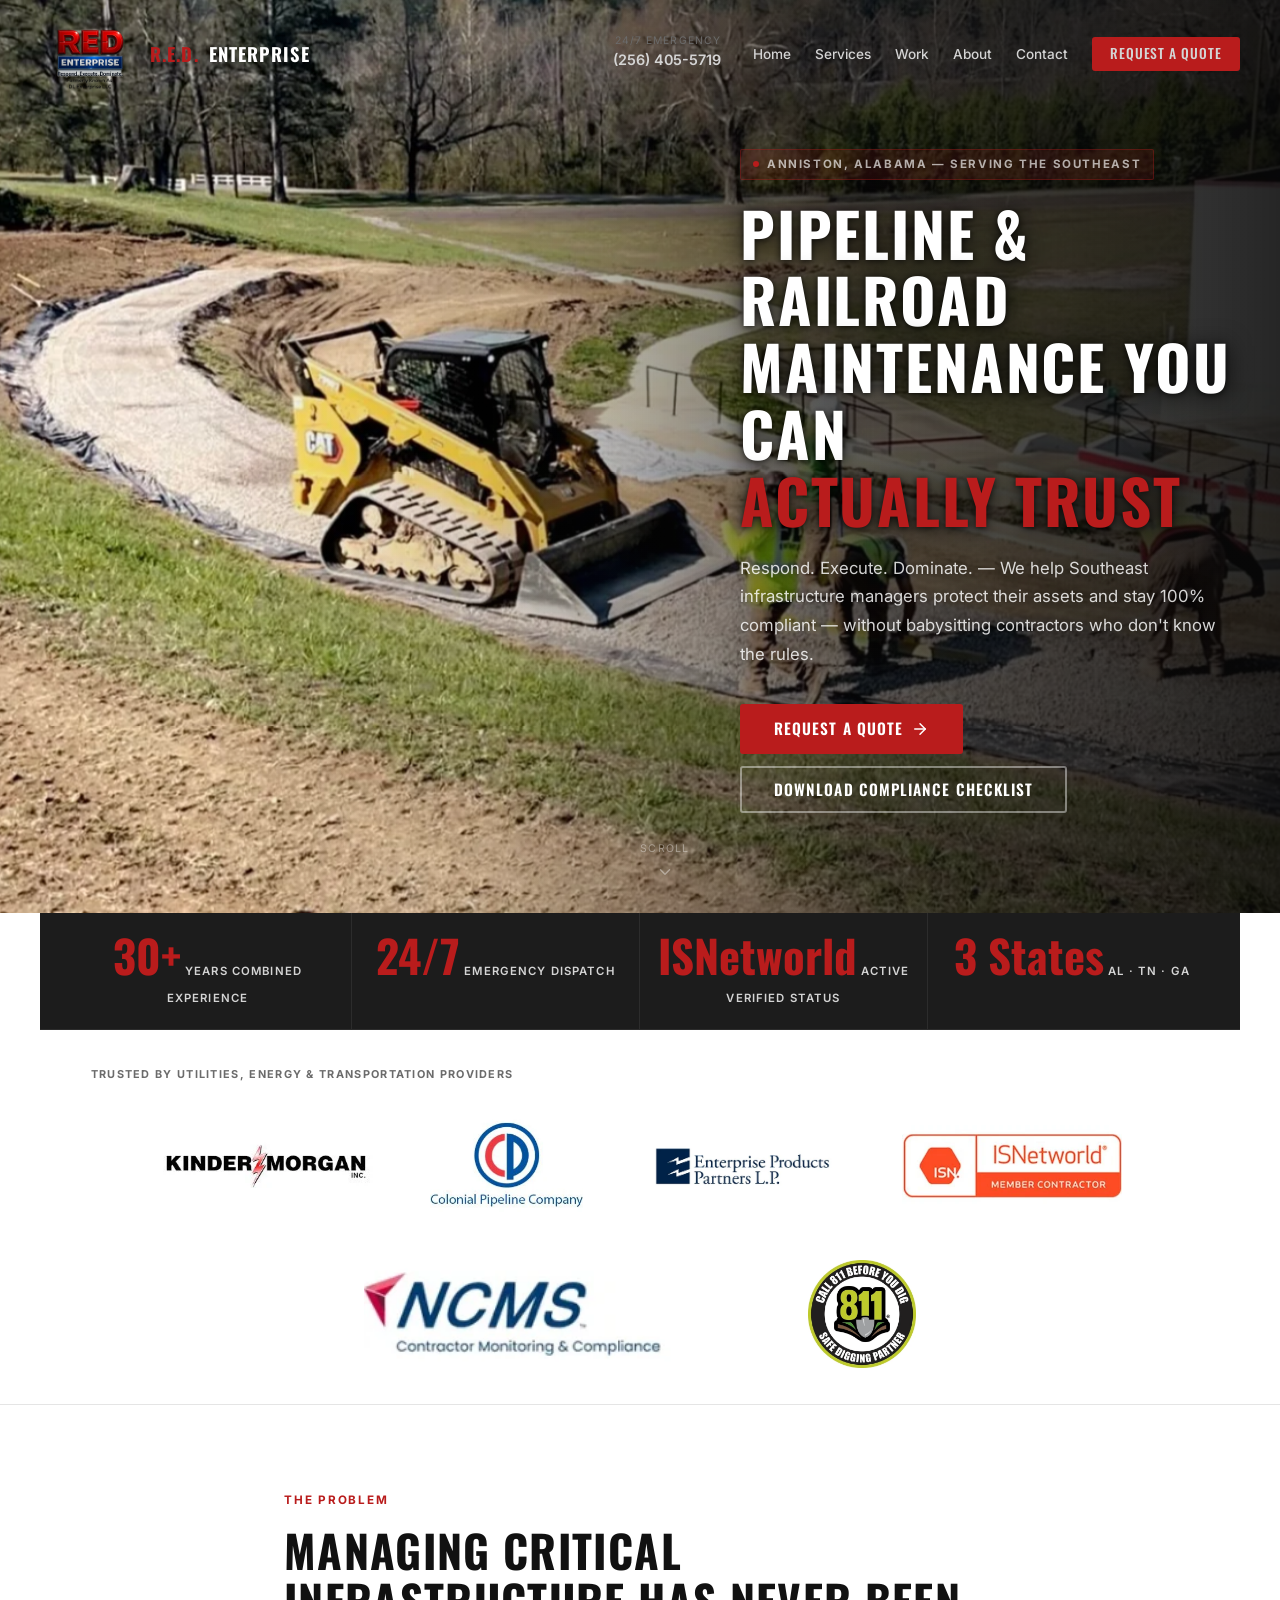
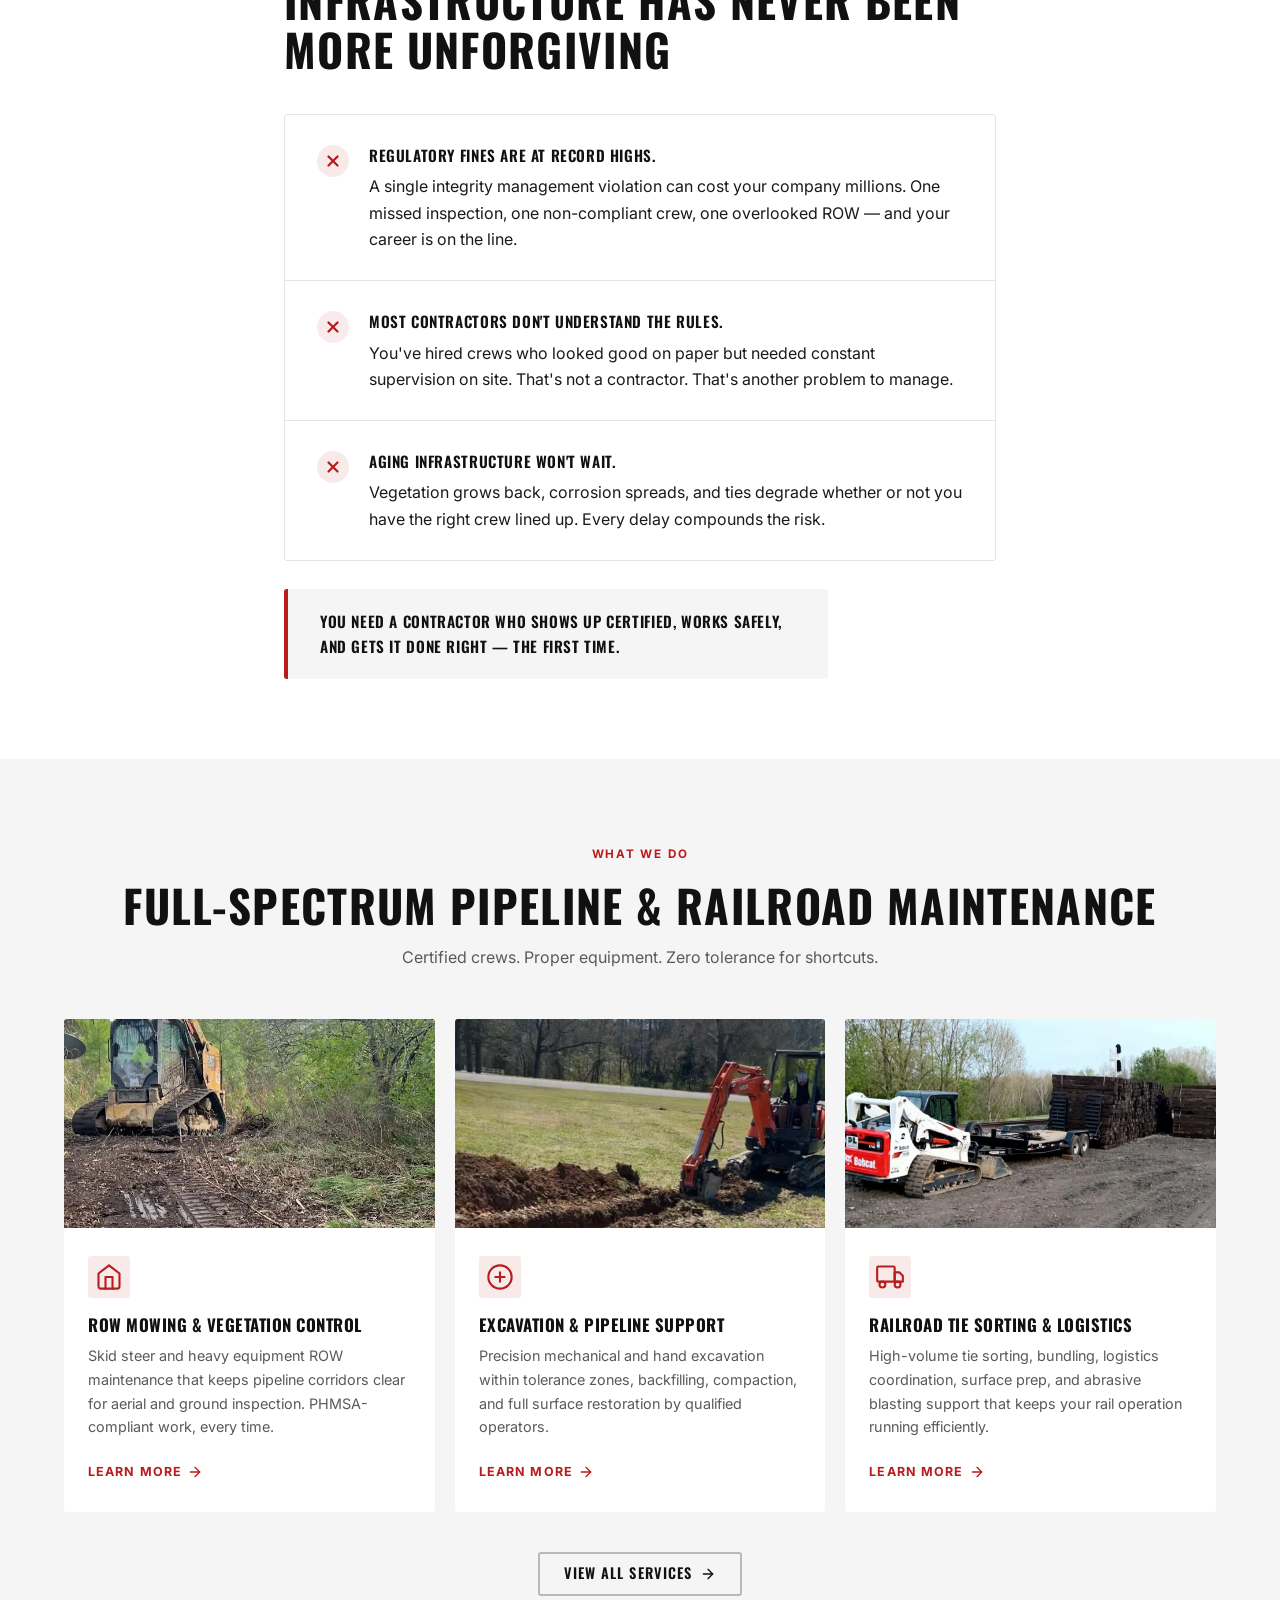
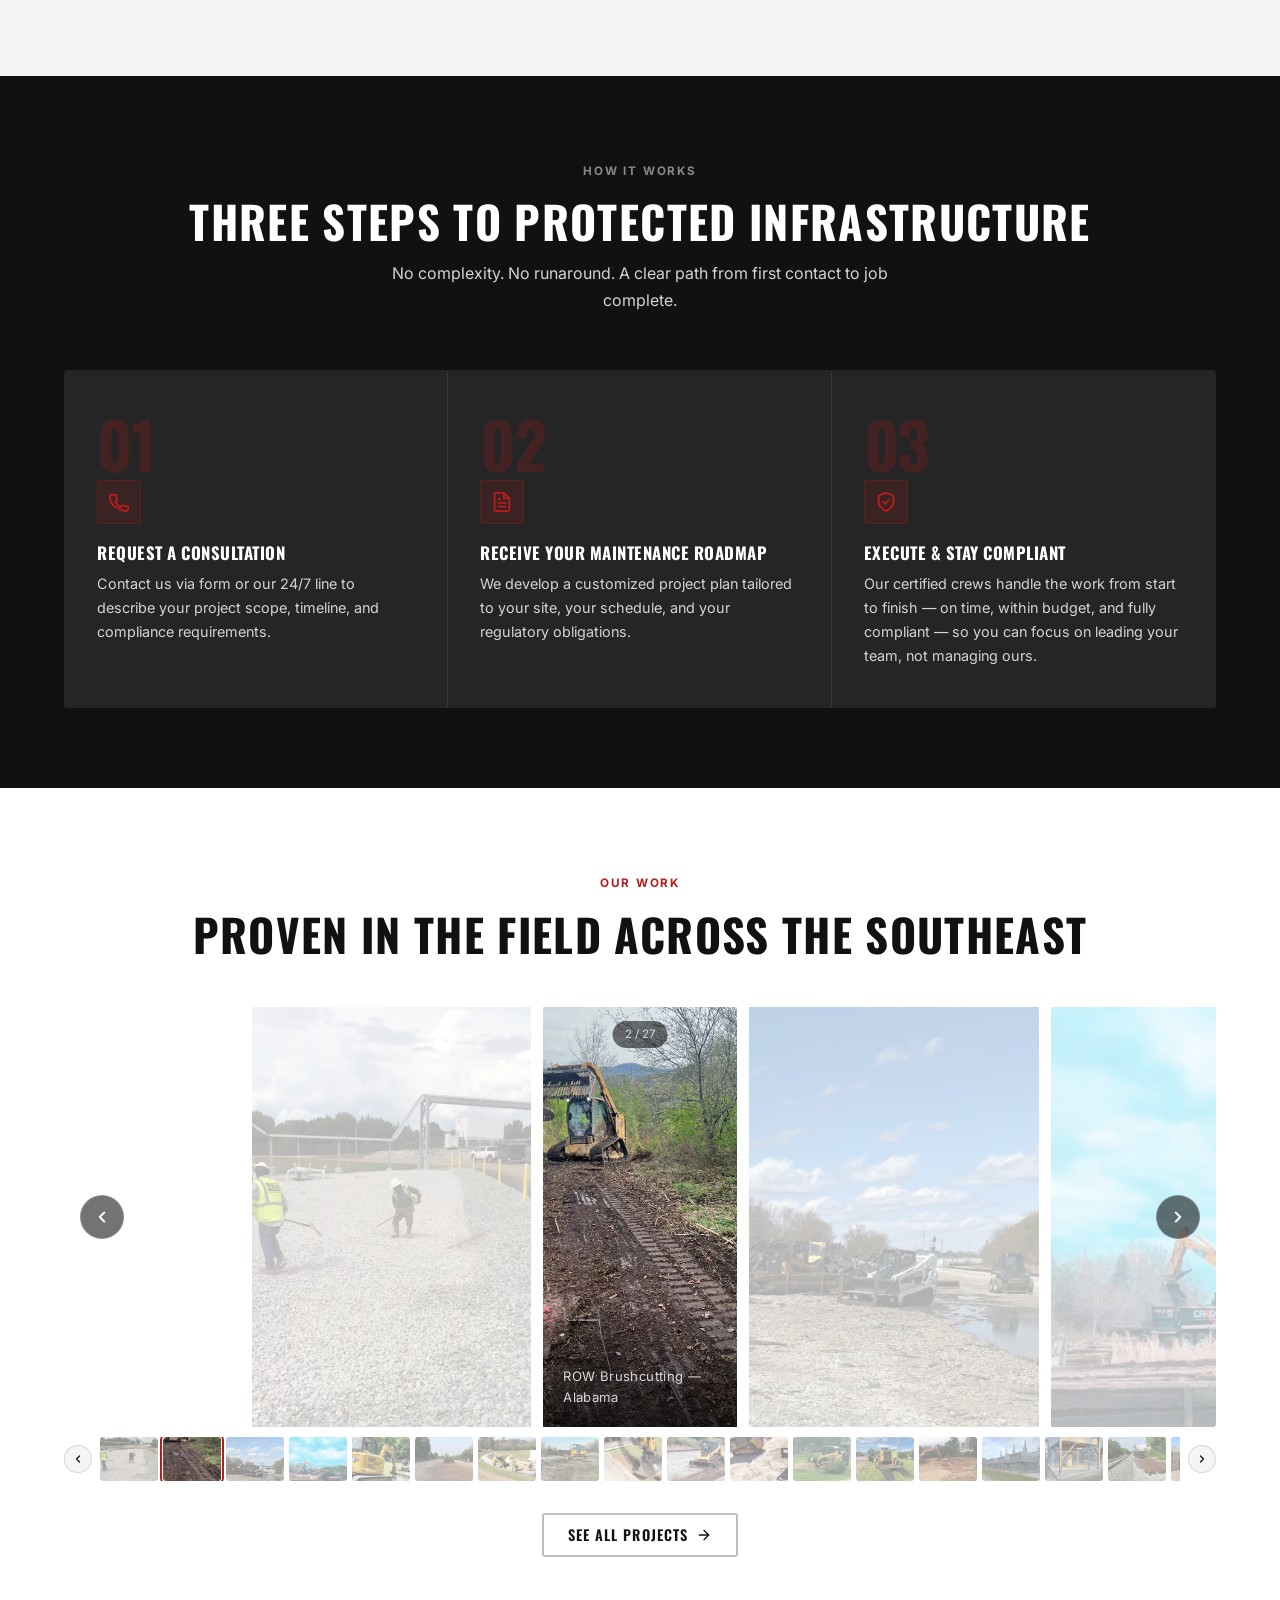
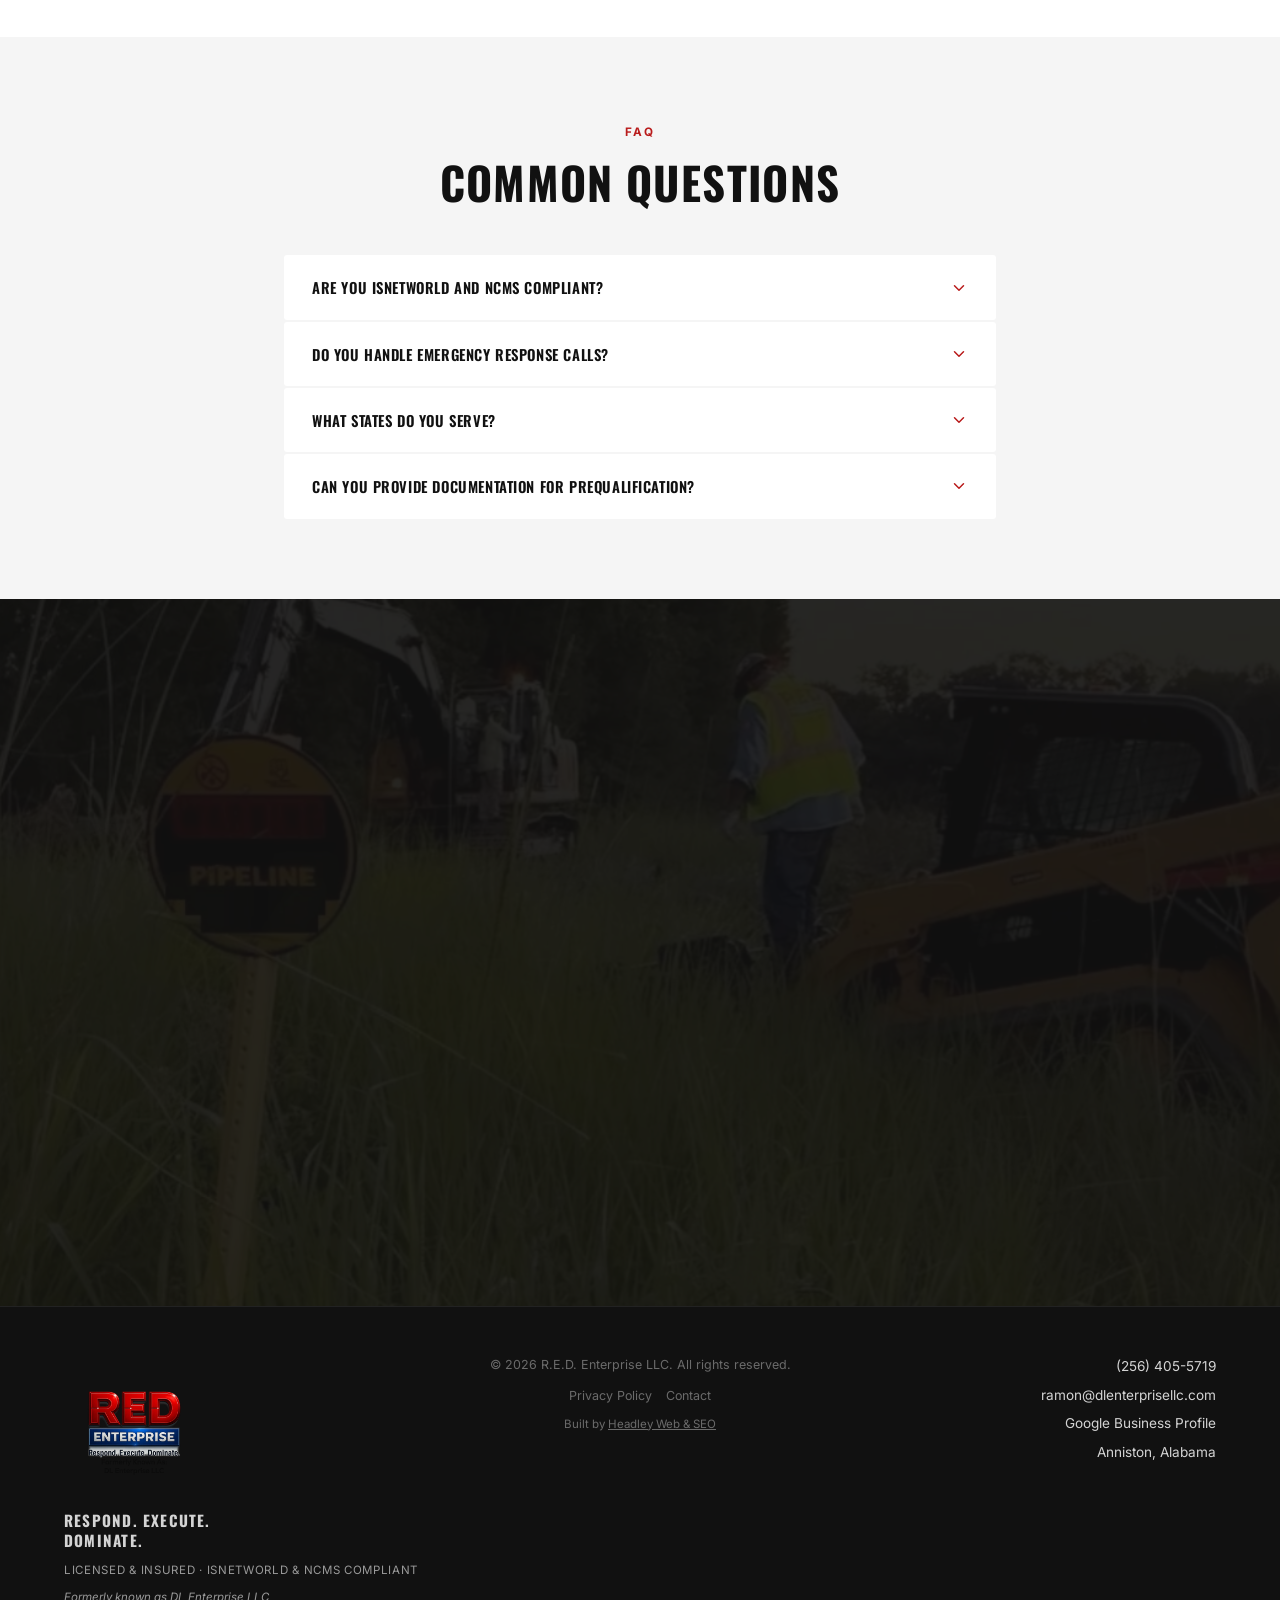
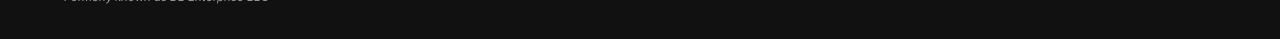
==== commit 87ab0b0b: "Polish nav, trust bar, copy, and contact page - Nav: transparent at top, solid dark on scroll with d" ====
--- a/index.html
+++ b/index.html
@@ -79,7 +79,7 @@
   <!-- ─── Navigation ─── -->
   <header class="site-header" id="site-header">
     <div class="nav-inner container">
-      <a class="nav-logo" href="index.html"><img src="images/brand-mark.webp" alt="" width="1024" height="1024"> R.E.D. Enterprise</a>
+      <a class="nav-logo" href="index.html"><img src="images/brand-mark.webp" alt="" width="1024" height="1024"> <span class="red">R.E.D.</span> Enterprise</a>
       <div class="nav-phone">
         <span class="nav-phone-label">24/7 Emergency</span>
         <a class="nav-phone-num" href="tel:+12564055719">(256) 405-5719</a>
--- a/style.css
+++ b/style.css
@@ -131,14 +131,20 @@
   position: fixed;
   top: 0; left: 0; right: 0;
   z-index: 100;
+  background: transparent;
+  border-bottom: 1px solid transparent;
+  animation: slideDown 0.5s var(--ease) forwards;
+  transition: background 0.35s var(--ease), border-color 0.35s var(--ease), box-shadow 0.35s var(--ease);
+}
+#site-header.scrolled {
   background: var(--dark);
-  border-bottom: 1px solid rgba(255, 255, 255, 0.07);
-  animation: slideDown 0.5s var(--ease) forwards;
+  border-bottom-color: rgba(255, 255, 255, 0.07);
+  box-shadow: 0 2px 16px rgba(0, 0, 0, 0.4);
 }
 .nav-inner {
   display: flex;
   align-items: center;
-  height: 68px;
+  padding: 4px 0;
   gap: 32px;
 }
 .nav-logo {
@@ -154,9 +160,14 @@
   flex-shrink: 0;
 }
 .nav-logo img {
-  width: 56px;
-  height: 56px;
+  width: 100px;
+  height: 100px;
   object-fit: contain;
+  transition: width 0.35s var(--ease), height 0.35s var(--ease);
+}
+#site-header.scrolled .nav-logo img {
+  width: 50px;
+  height: 50px;
 }
 .nav-logo .red { color: var(--red); }
 
@@ -396,7 +407,7 @@
 
 /* ── Client Logos Bar ─────────────────────────────────────────────────────── */
 .clients-bar {
-  background: var(--grey-100);
+  background: var(--white);
   border-bottom: 1px solid var(--grey-200);
   padding: 36px 0;
 }
@@ -417,7 +428,7 @@
   gap: 40px 56px;
 }
 .clients-grid img {
-  height: 54px;
+  height: 108px;
   width: auto;
 }
 
@@ -1333,13 +1344,16 @@
   .animate-hero, .animate-on-scroll {
     opacity: 1; transform: none; animation: none; transition: none;
   }
-  #site-header { animation: none; }
+  #site-header { animation: none; transition: none; }
+  .nav-logo img { transition: none; }
   .scroll-cue  { animation: none; }
   .hero-bg img, .cta-bg img { animation: none; }
 }
 
 /* ── Responsive — 900px ───────────────────────────────────────────────────── */
 @media (max-width: 900px) {
+  .nav-logo img { width: 60px; height: 60px; }
+  #site-header.scrolled .nav-logo img { width: 40px; height: 40px; }
   .desktop-nav     { display: none; }
   .nav-phone       { display: none; }
   .mobile-menu-btn { display: flex; }
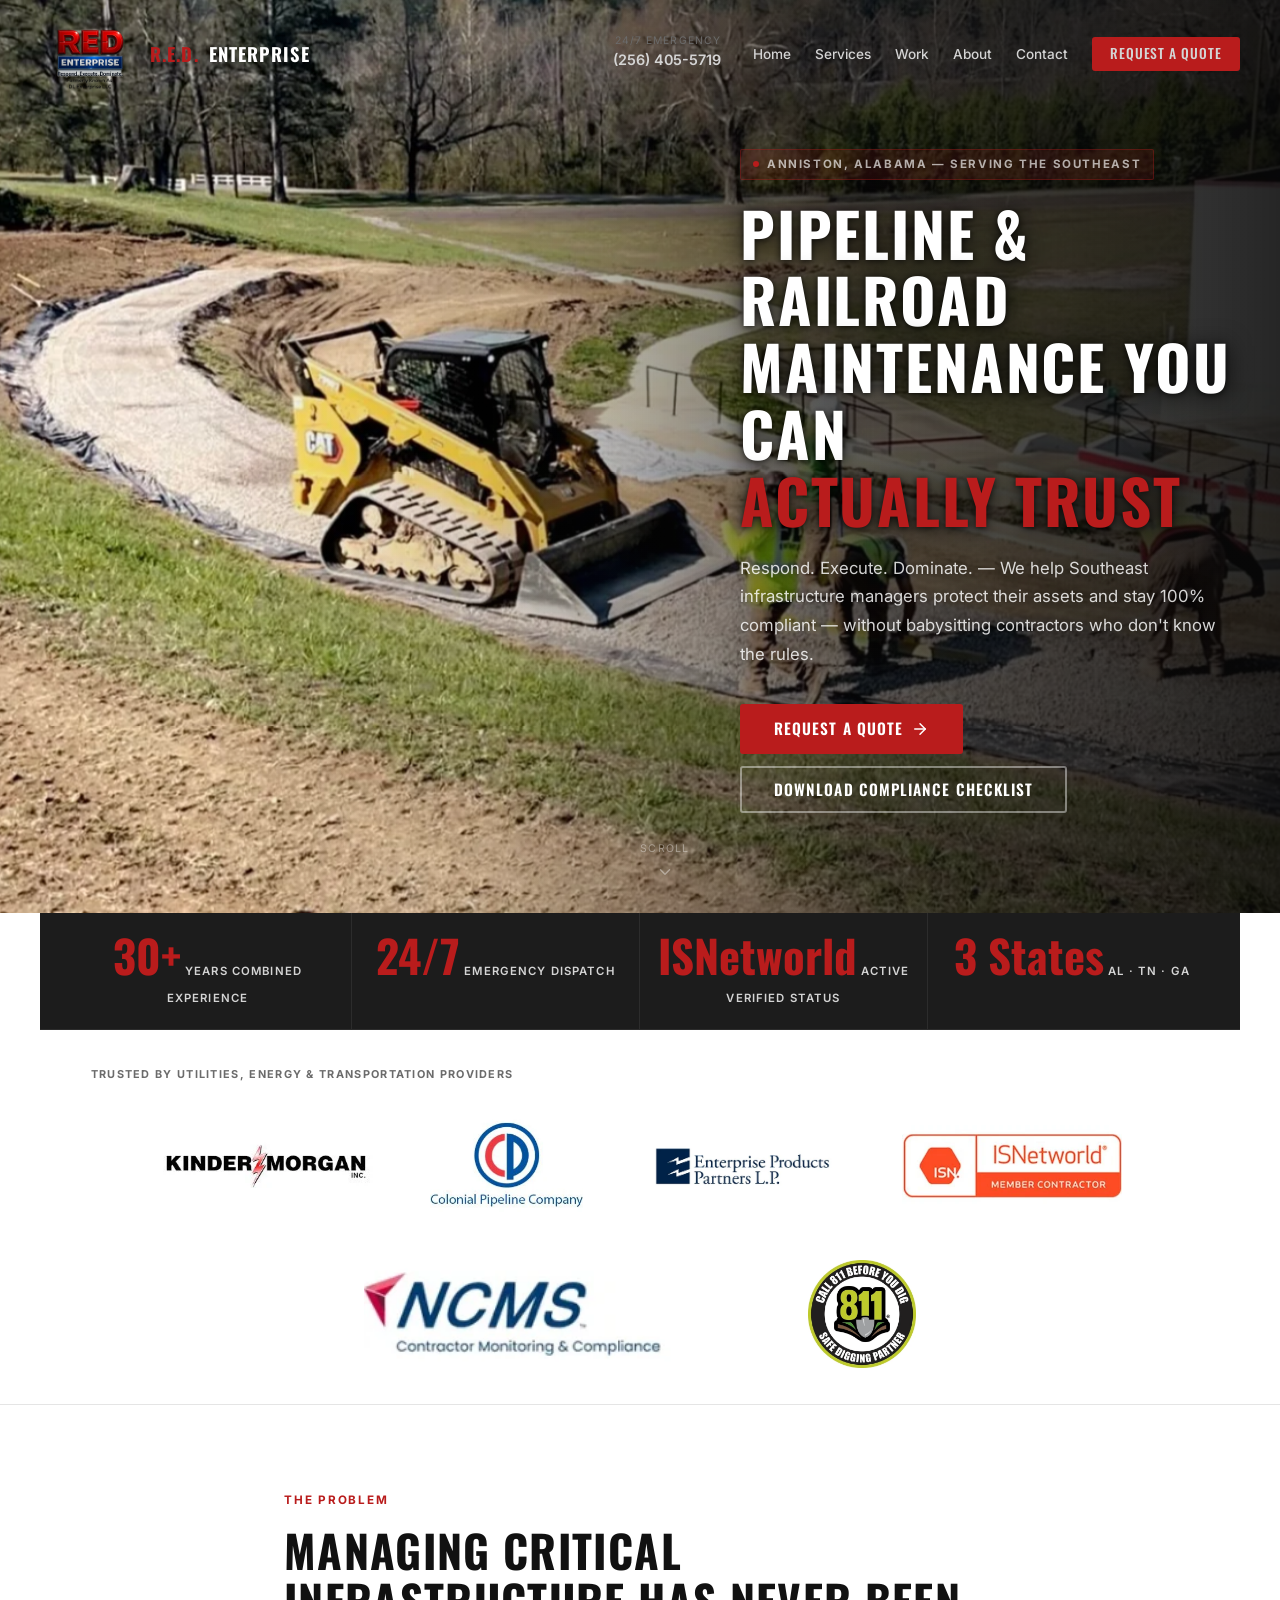
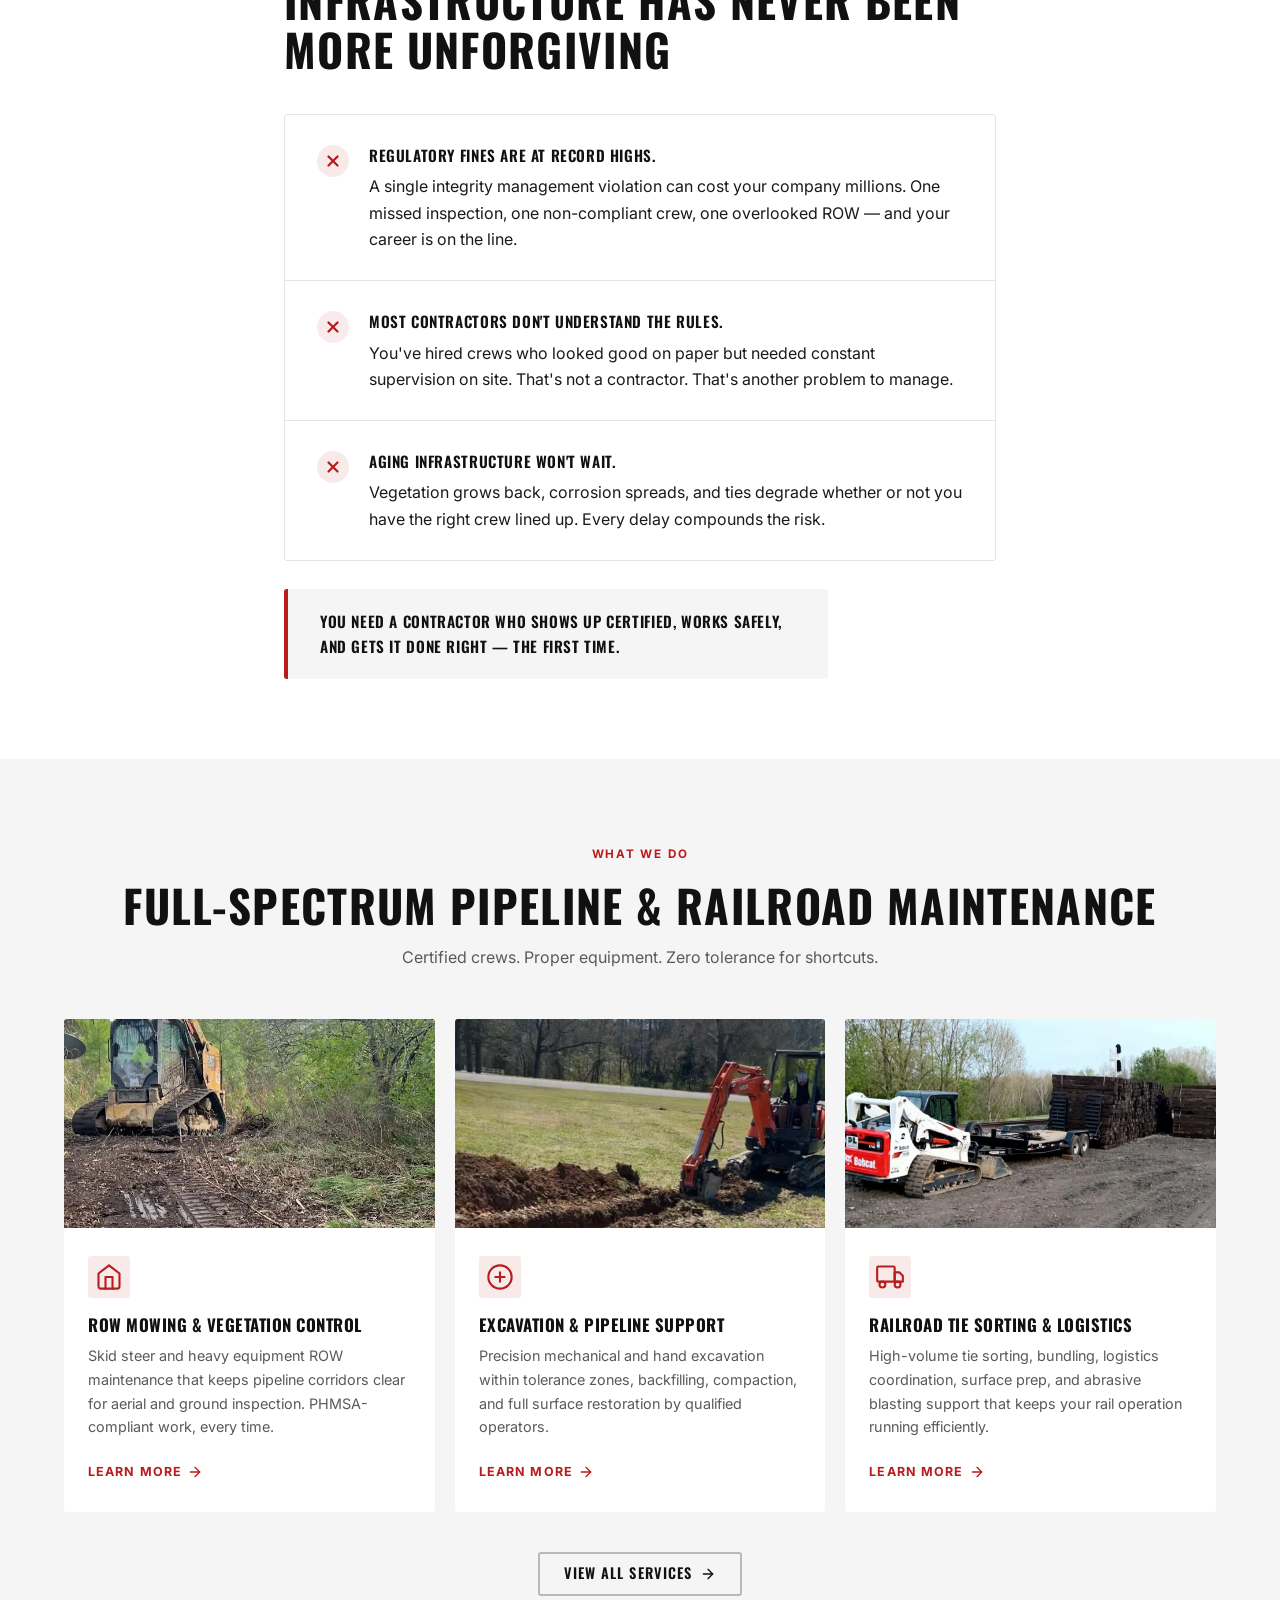
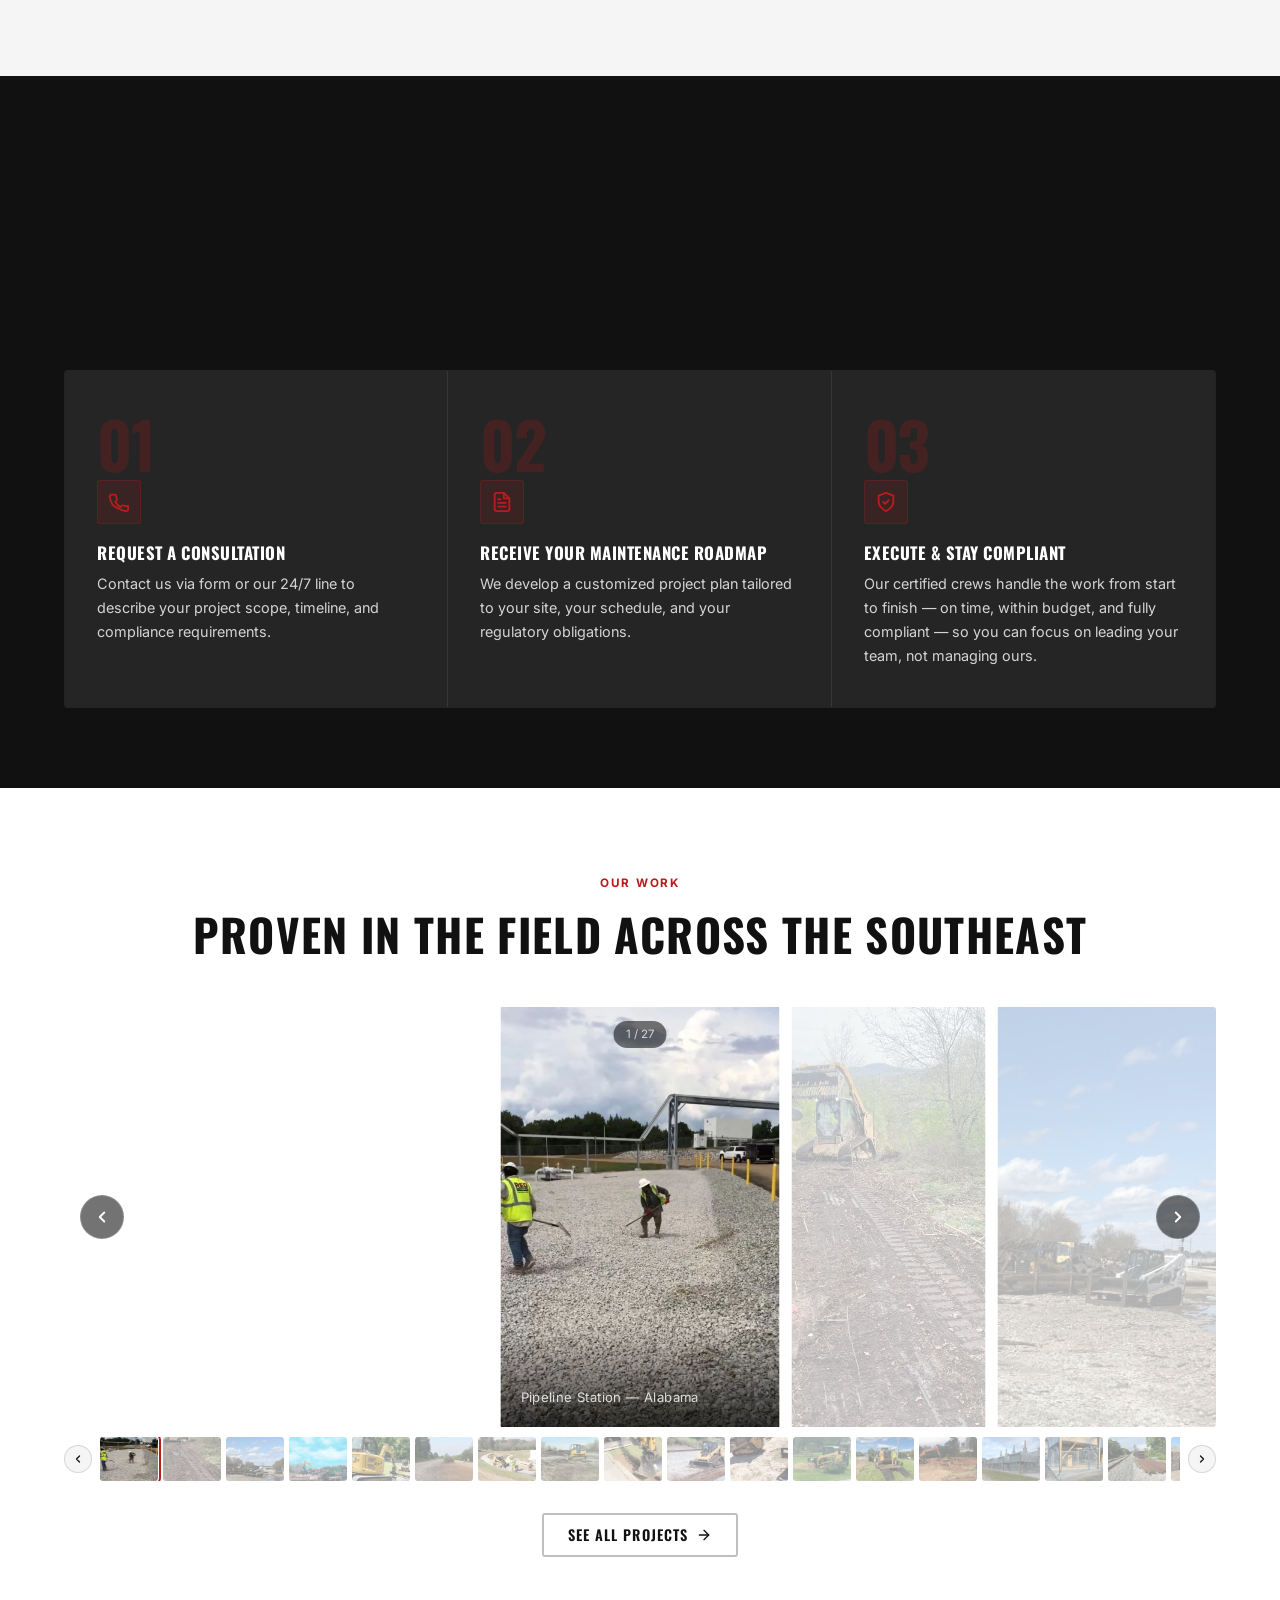
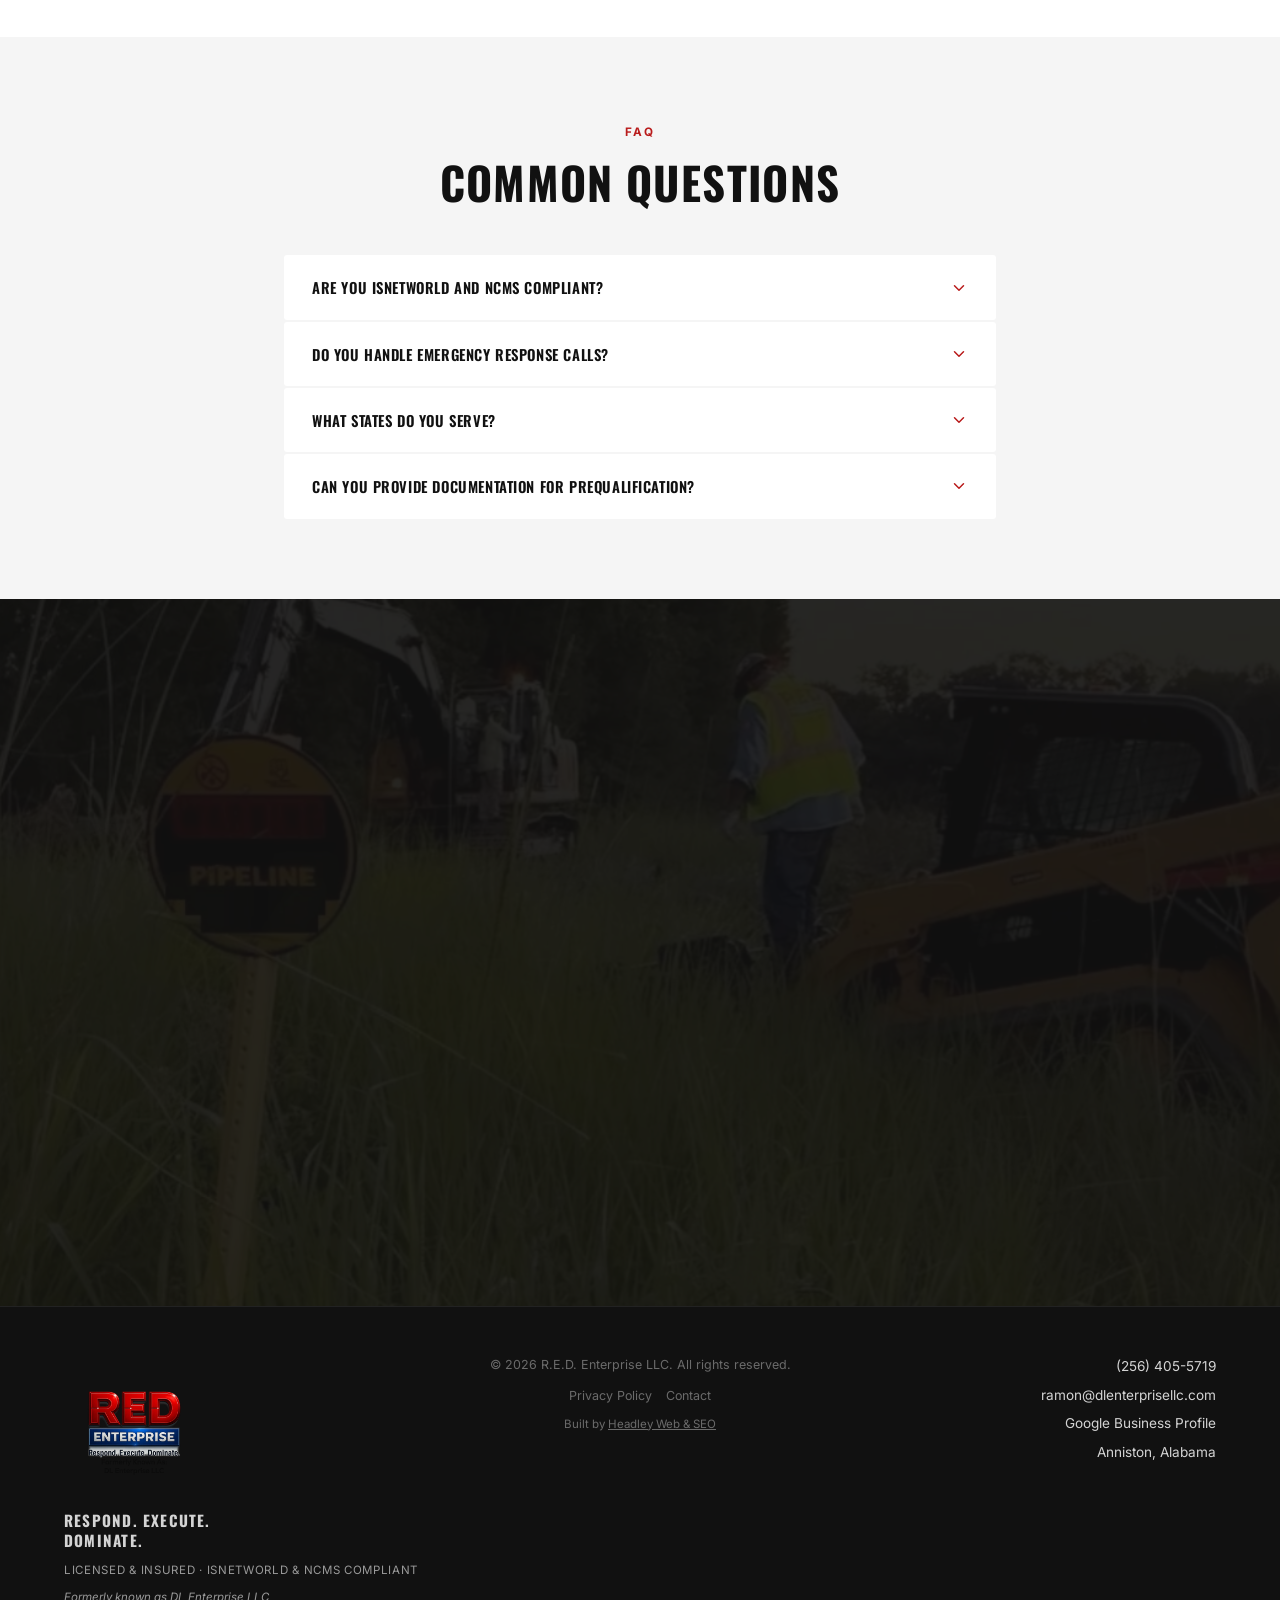
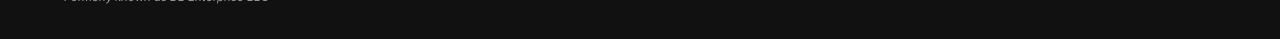
==== commit c3e80add: "Update URLs to GitHub Pages for draft preview Temporary — swap back to redenterprisellc.com at launc" ====
--- a/index.html
+++ b/index.html
@@ -9,24 +9,24 @@
   <meta name="robots" content="index, follow">
   <meta name="author" content="Headley Web & SEO | headleyweb.com">
   <link rel="author" href="https://headleyweb.com">
-  <link rel="canonical" href="https://redenterprisellc.com">
+  <link rel="canonical" href="https://mpheadley.github.io/RED-Enterprise">
 
   <!-- Open Graph -->
   <meta property="og:type" content="website">
   <meta property="og:site_name" content="R.E.D. Enterprise LLC">
   <meta property="og:title" content="R.E.D. Enterprise LLC | Pipeline &amp; Railroad Contractor — Anniston, Alabama">
   <meta property="og:description" content="Compliant pipeline and railroad maintenance for Southeast infrastructure managers. ISNetworld &amp; NCMS verified. 24/7 emergency response. Request a quote today.">
-  <meta property="og:image" content="https://redenterprisellc.com/images/og-image.webp">
+  <meta property="og:image" content="https://mpheadley.github.io/RED-Enterprise/images/og-image.webp">
   <meta property="og:image:width" content="1200">
   <meta property="og:image:height" content="630">
-  <meta property="og:url" content="https://redenterprisellc.com">
+  <meta property="og:url" content="https://mpheadley.github.io/RED-Enterprise">
   <meta property="og:locale" content="en_US">
 
   <!-- Twitter Card -->
   <meta name="twitter:card" content="summary_large_image">
   <meta name="twitter:title" content="R.E.D. Enterprise LLC | Pipeline &amp; Railroad Contractor — Anniston, Alabama">
   <meta name="twitter:description" content="Compliant pipeline and railroad maintenance for Southeast infrastructure managers. ISNetworld &amp; NCMS verified. 24/7 emergency response. Request a quote today.">
-  <meta name="twitter:image" content="https://redenterprisellc.com/images/og-image.webp">
+  <meta name="twitter:image" content="https://mpheadley.github.io/RED-Enterprise/images/og-image.webp">
 
   <!-- Fonts -->
   <link rel="preconnect" href="https://fonts.googleapis.com">
@@ -44,7 +44,7 @@
     "@type": "LocalBusiness",
     "name": "R.E.D. Enterprise LLC",
     "description": "Compliant pipeline and railroad maintenance for Southeast infrastructure managers. ISNetworld & NCMS verified. 24/7 emergency response.",
-    "url": "https://redenterprisellc.com",
+    "url": "https://mpheadley.github.io/RED-Enterprise",
     "telephone": "+12564055719",
     "email": "ramon@dlenterprisellc.com",
     "address": {
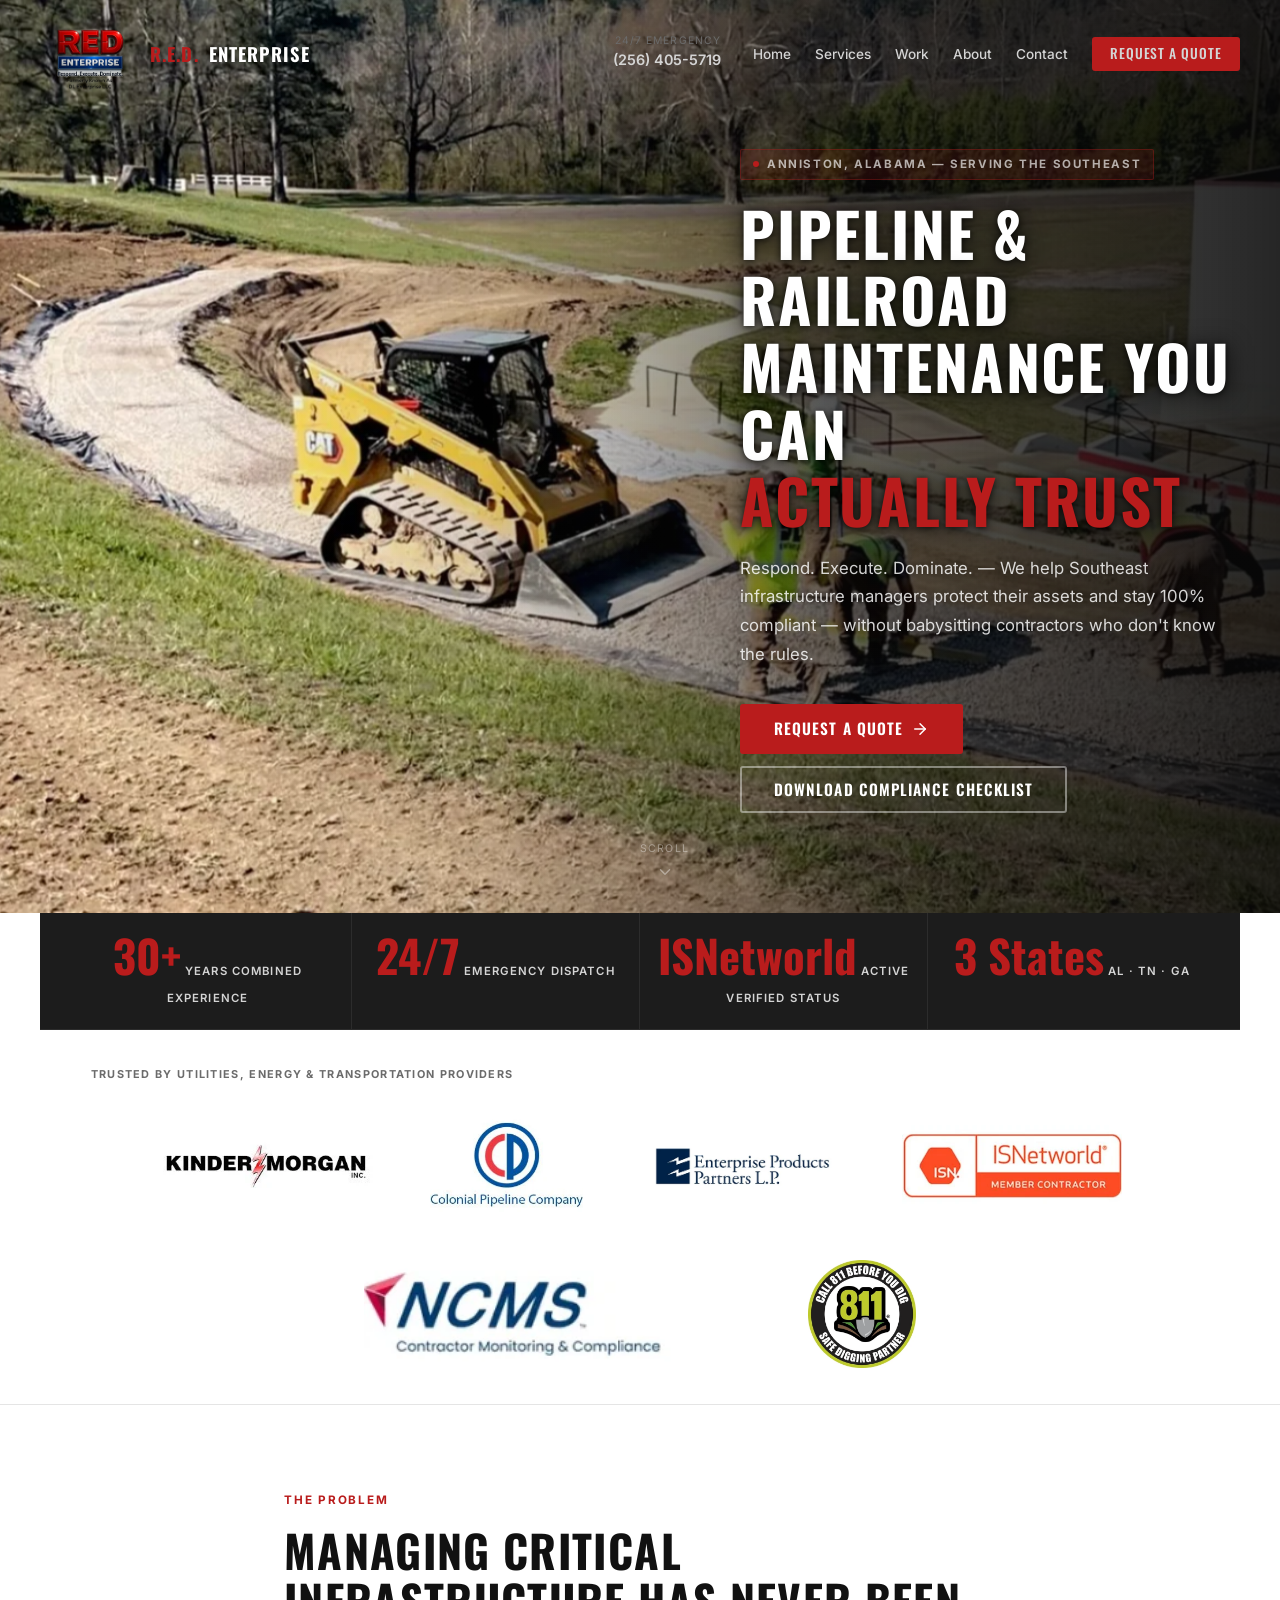
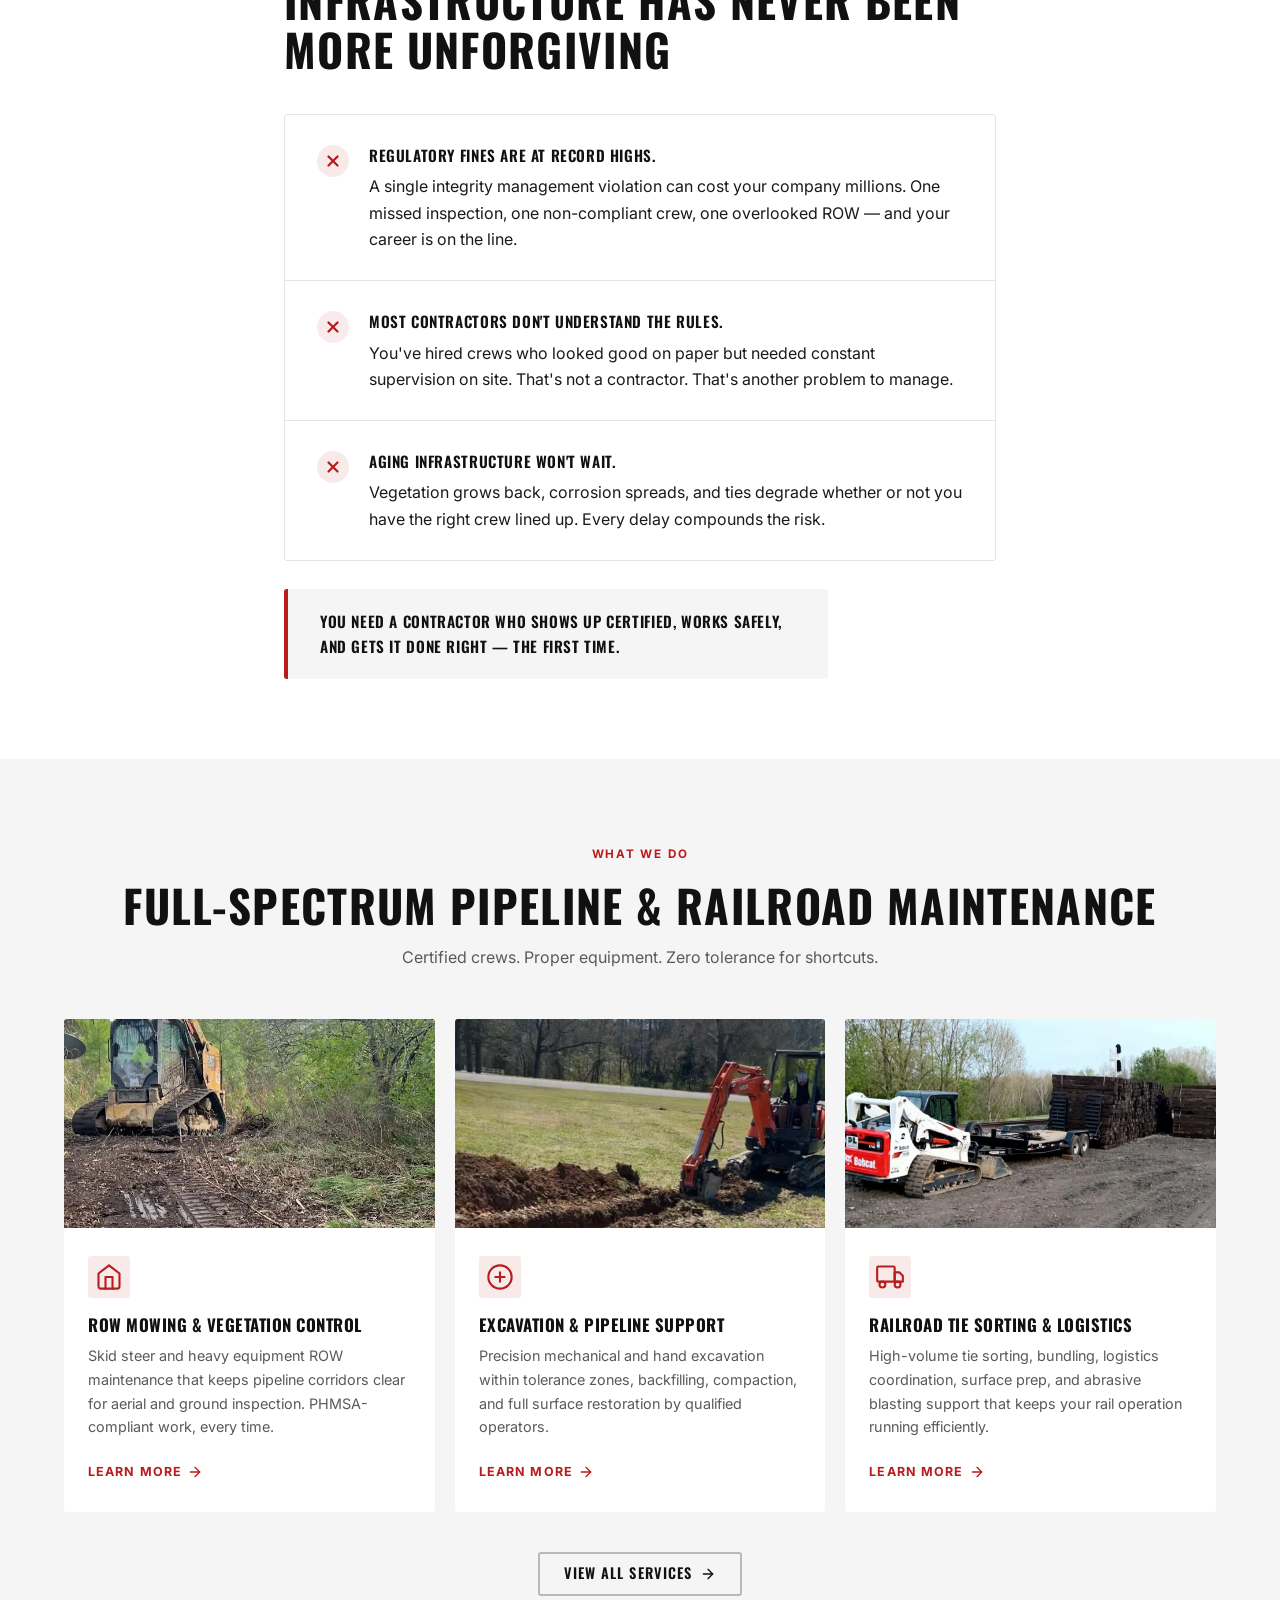
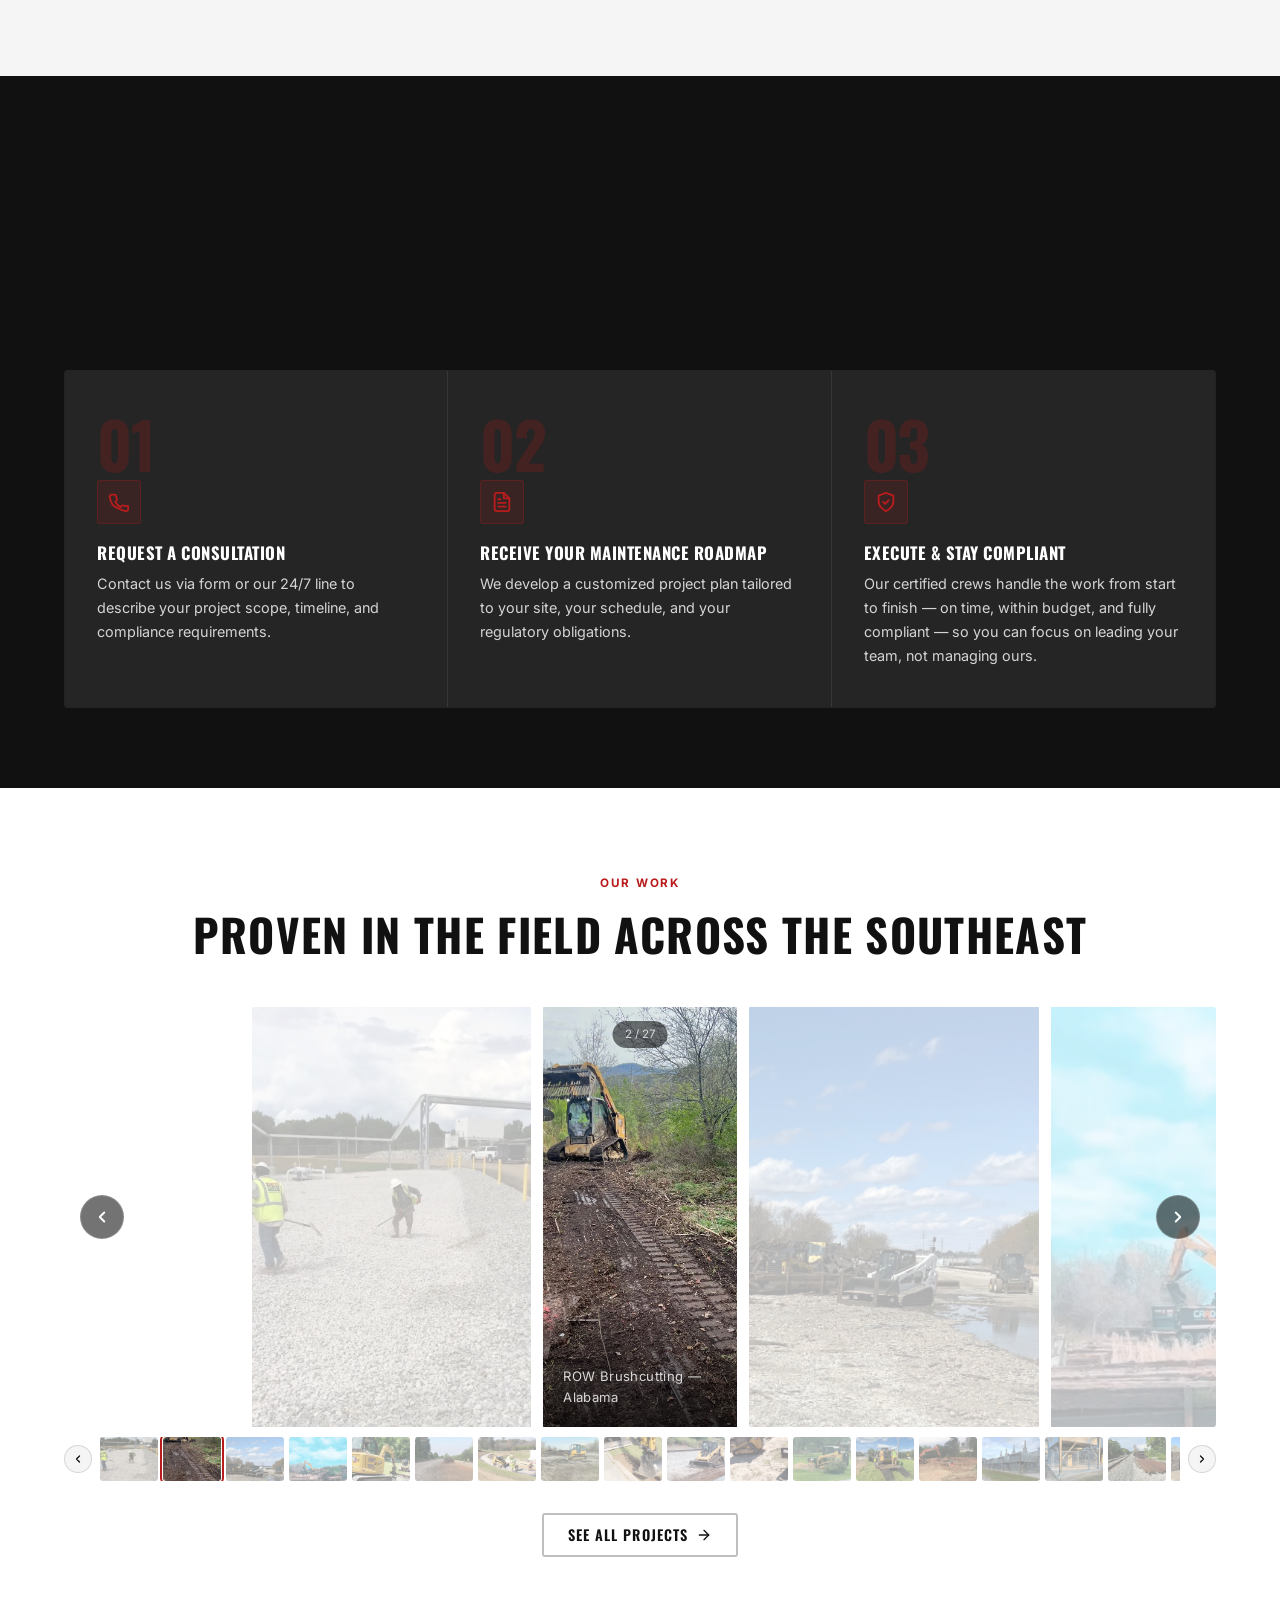
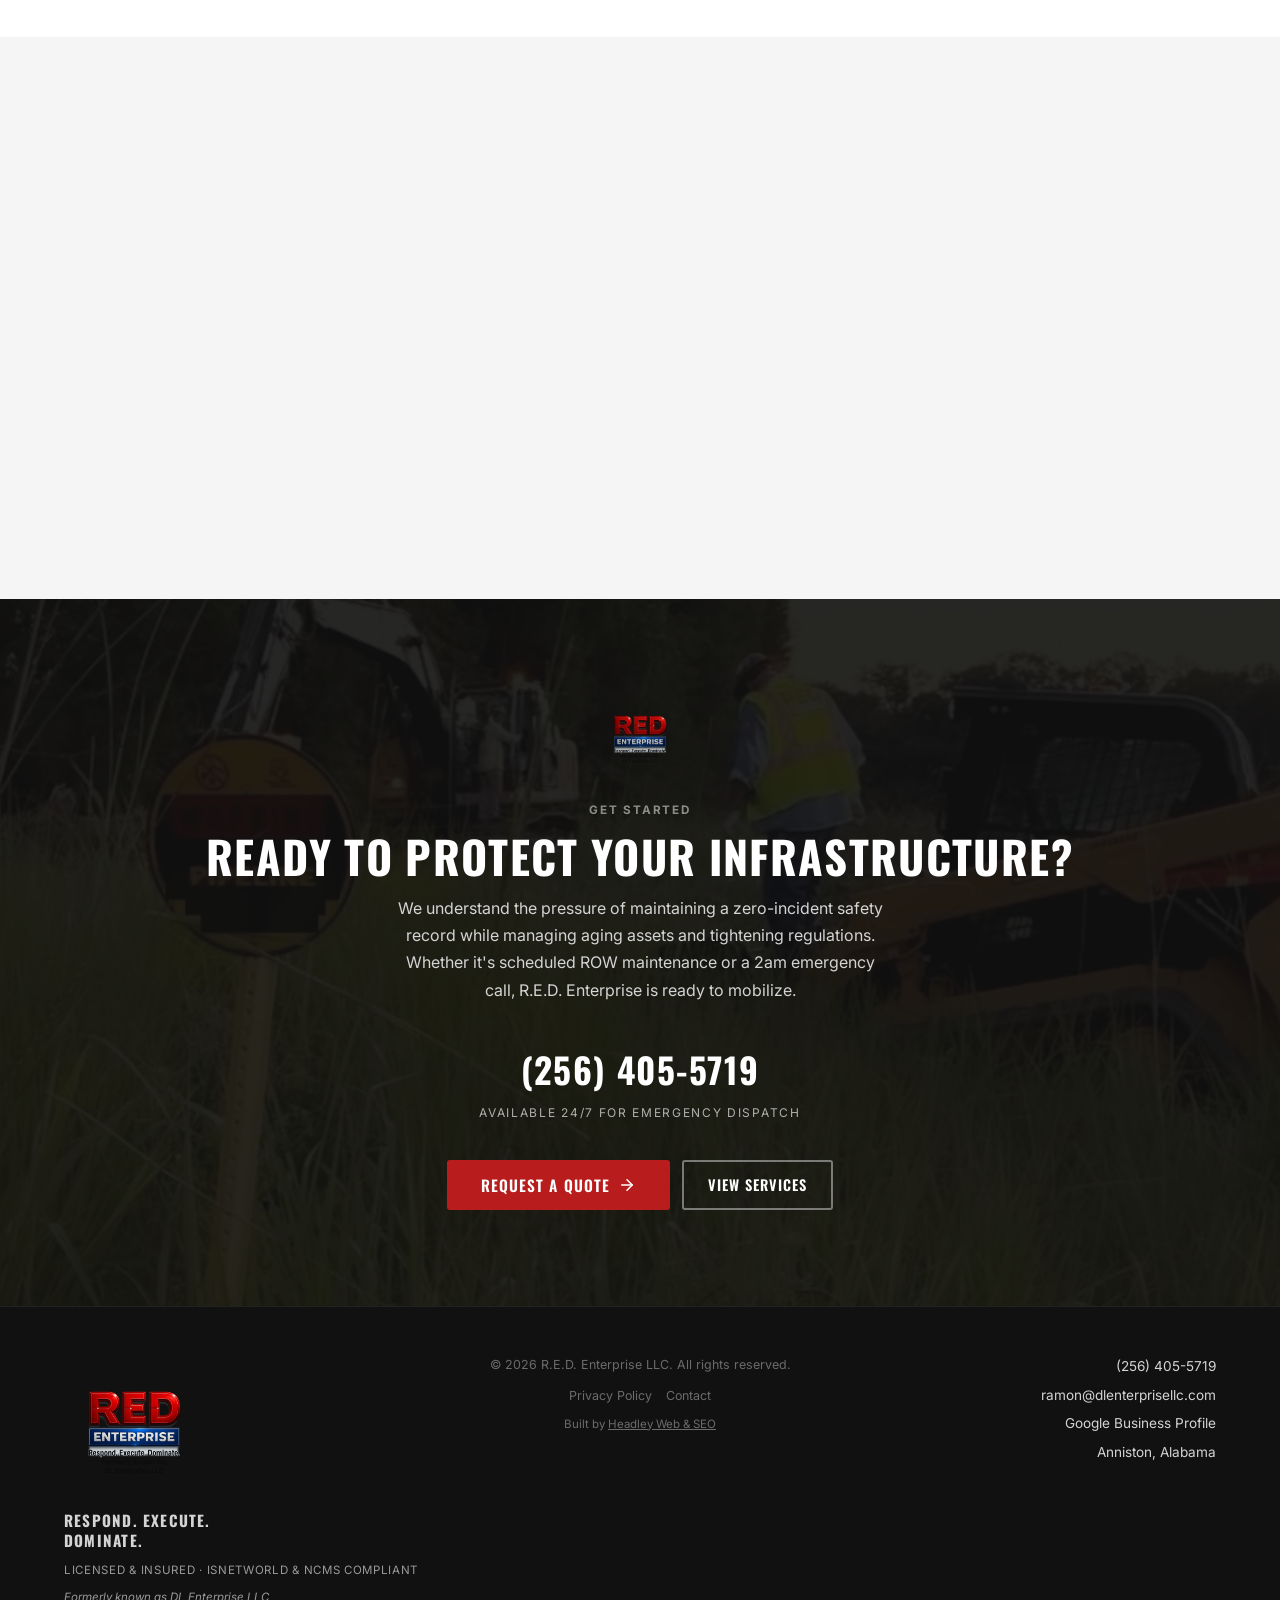
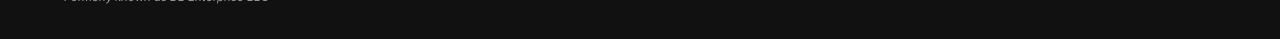
==== commit fa9b532b: "Use hero image as OG/social preview image Co-Authored-By: Claude Opus 4.6 <noreply@anthropic.com>" ====
--- a/index.html
+++ b/index.html
@@ -16,7 +16,7 @@
   <meta property="og:site_name" content="R.E.D. Enterprise LLC">
   <meta property="og:title" content="R.E.D. Enterprise LLC | Pipeline &amp; Railroad Contractor — Anniston, Alabama">
   <meta property="og:description" content="Compliant pipeline and railroad maintenance for Southeast infrastructure managers. ISNetworld &amp; NCMS verified. 24/7 emergency response. Request a quote today.">
-  <meta property="og:image" content="https://mpheadley.github.io/RED-Enterprise/images/og-image.webp">
+  <meta property="og:image" content="https://mpheadley.github.io/RED-Enterprise/images/cat-skid-steer-gravel-path-crew.webp">
   <meta property="og:image:width" content="1200">
   <meta property="og:image:height" content="630">
   <meta property="og:url" content="https://mpheadley.github.io/RED-Enterprise">
@@ -26,7 +26,7 @@
   <meta name="twitter:card" content="summary_large_image">
   <meta name="twitter:title" content="R.E.D. Enterprise LLC | Pipeline &amp; Railroad Contractor — Anniston, Alabama">
   <meta name="twitter:description" content="Compliant pipeline and railroad maintenance for Southeast infrastructure managers. ISNetworld &amp; NCMS verified. 24/7 emergency response. Request a quote today.">
-  <meta name="twitter:image" content="https://mpheadley.github.io/RED-Enterprise/images/og-image.webp">
+  <meta name="twitter:image" content="https://mpheadley.github.io/RED-Enterprise/images/cat-skid-steer-gravel-path-crew.webp">
 
   <!-- Fonts -->
   <link rel="preconnect" href="https://fonts.googleapis.com">
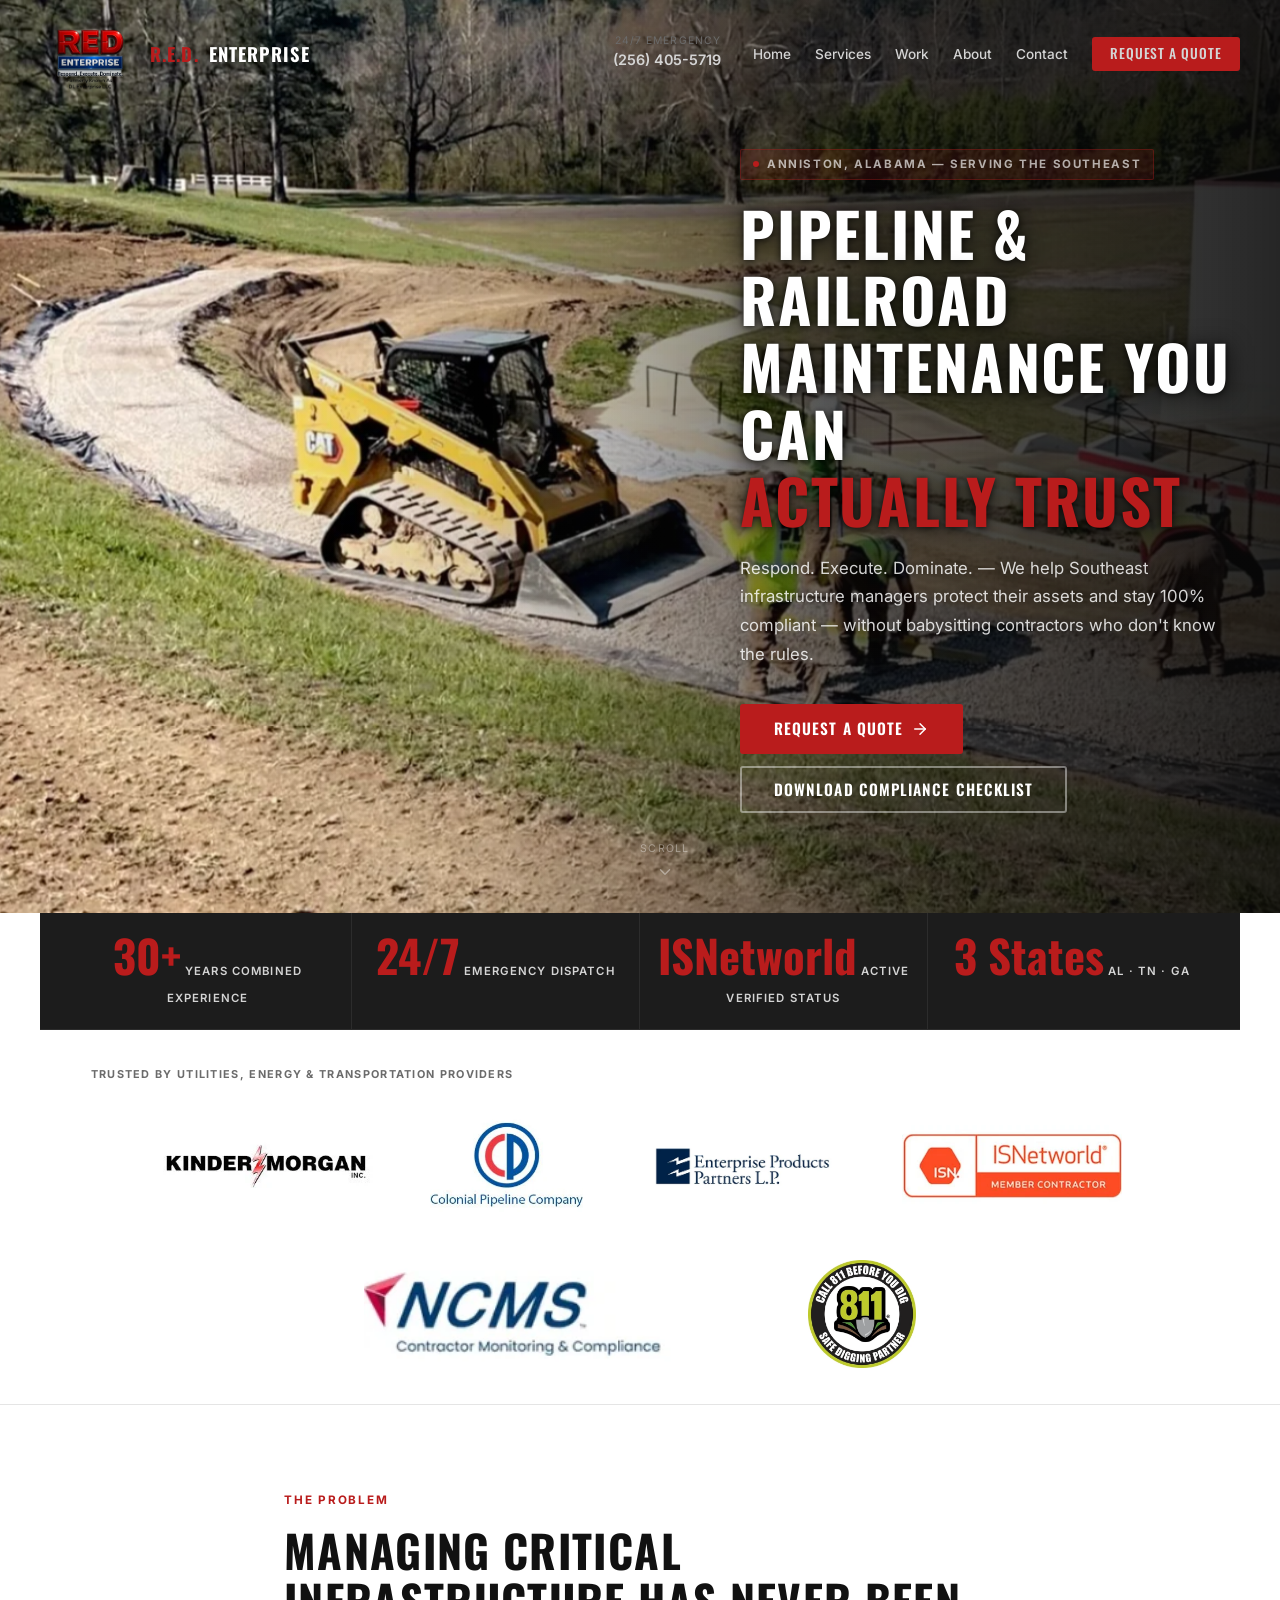
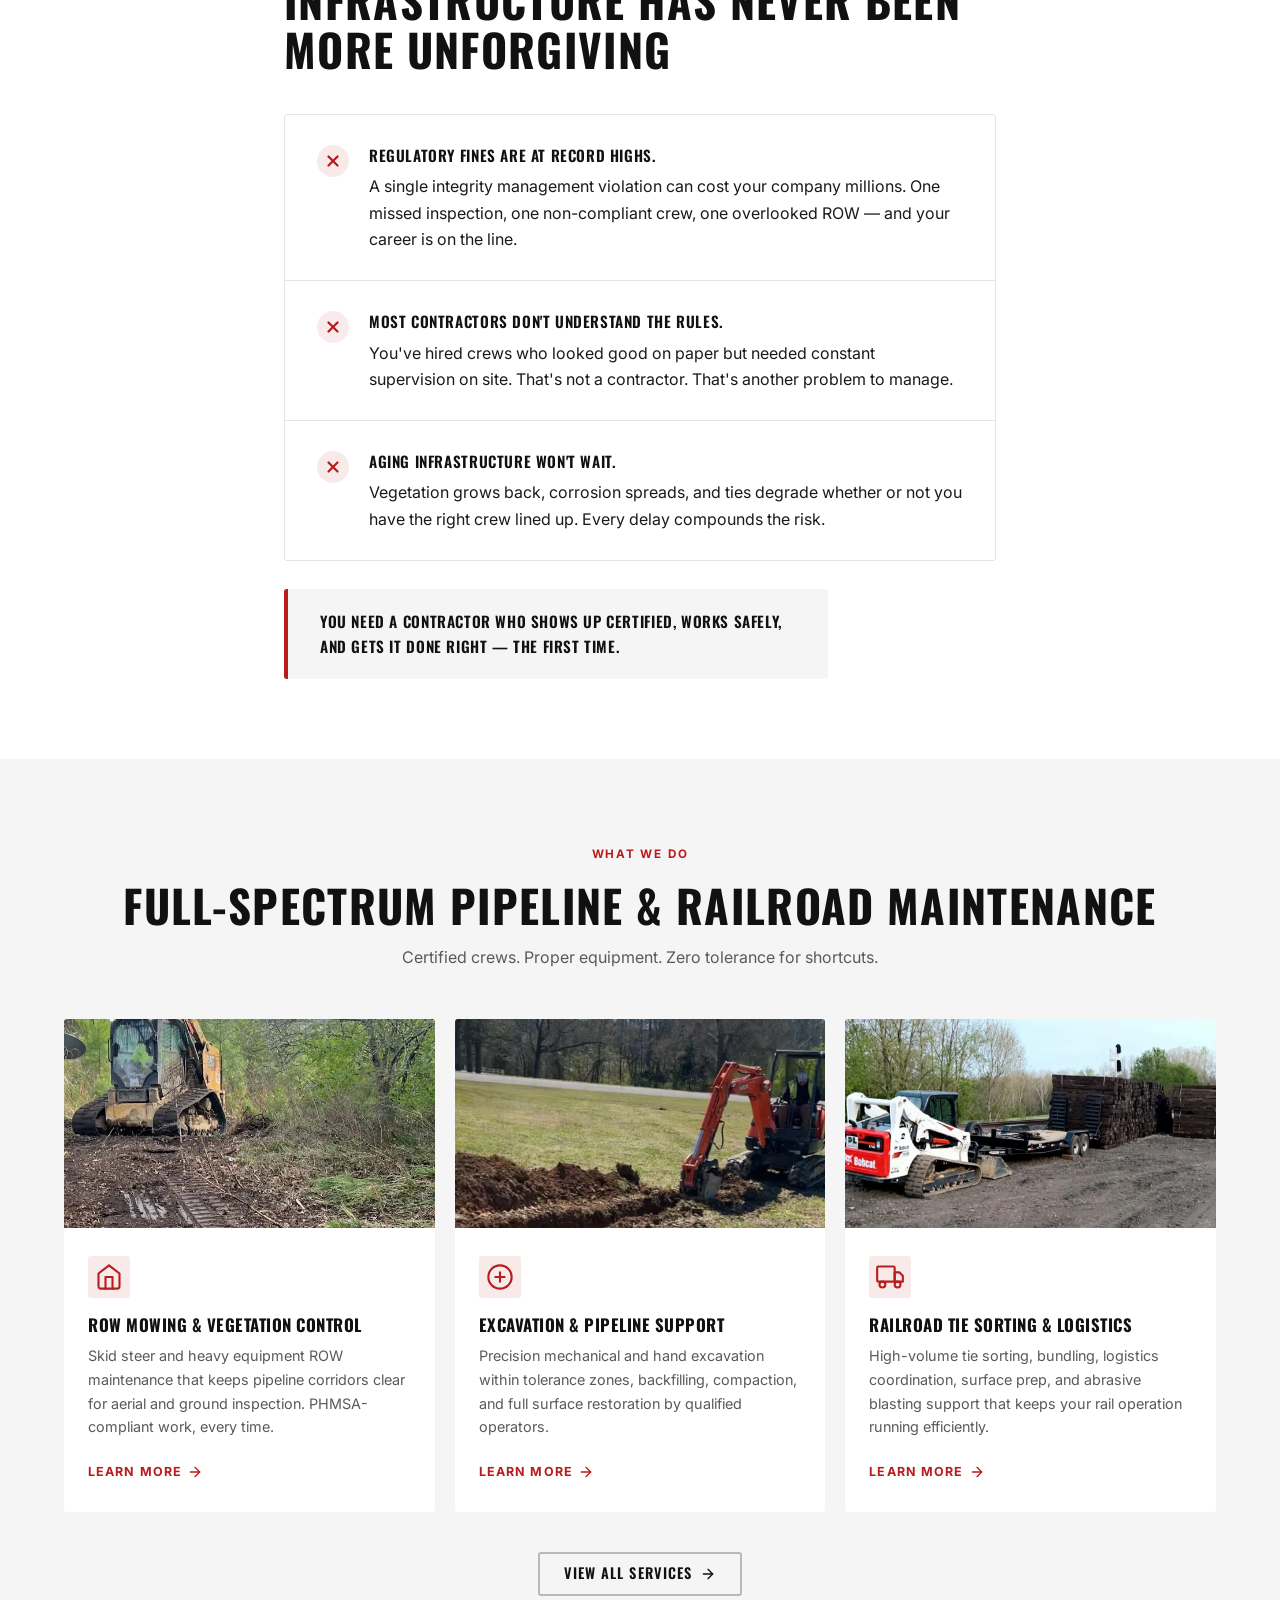
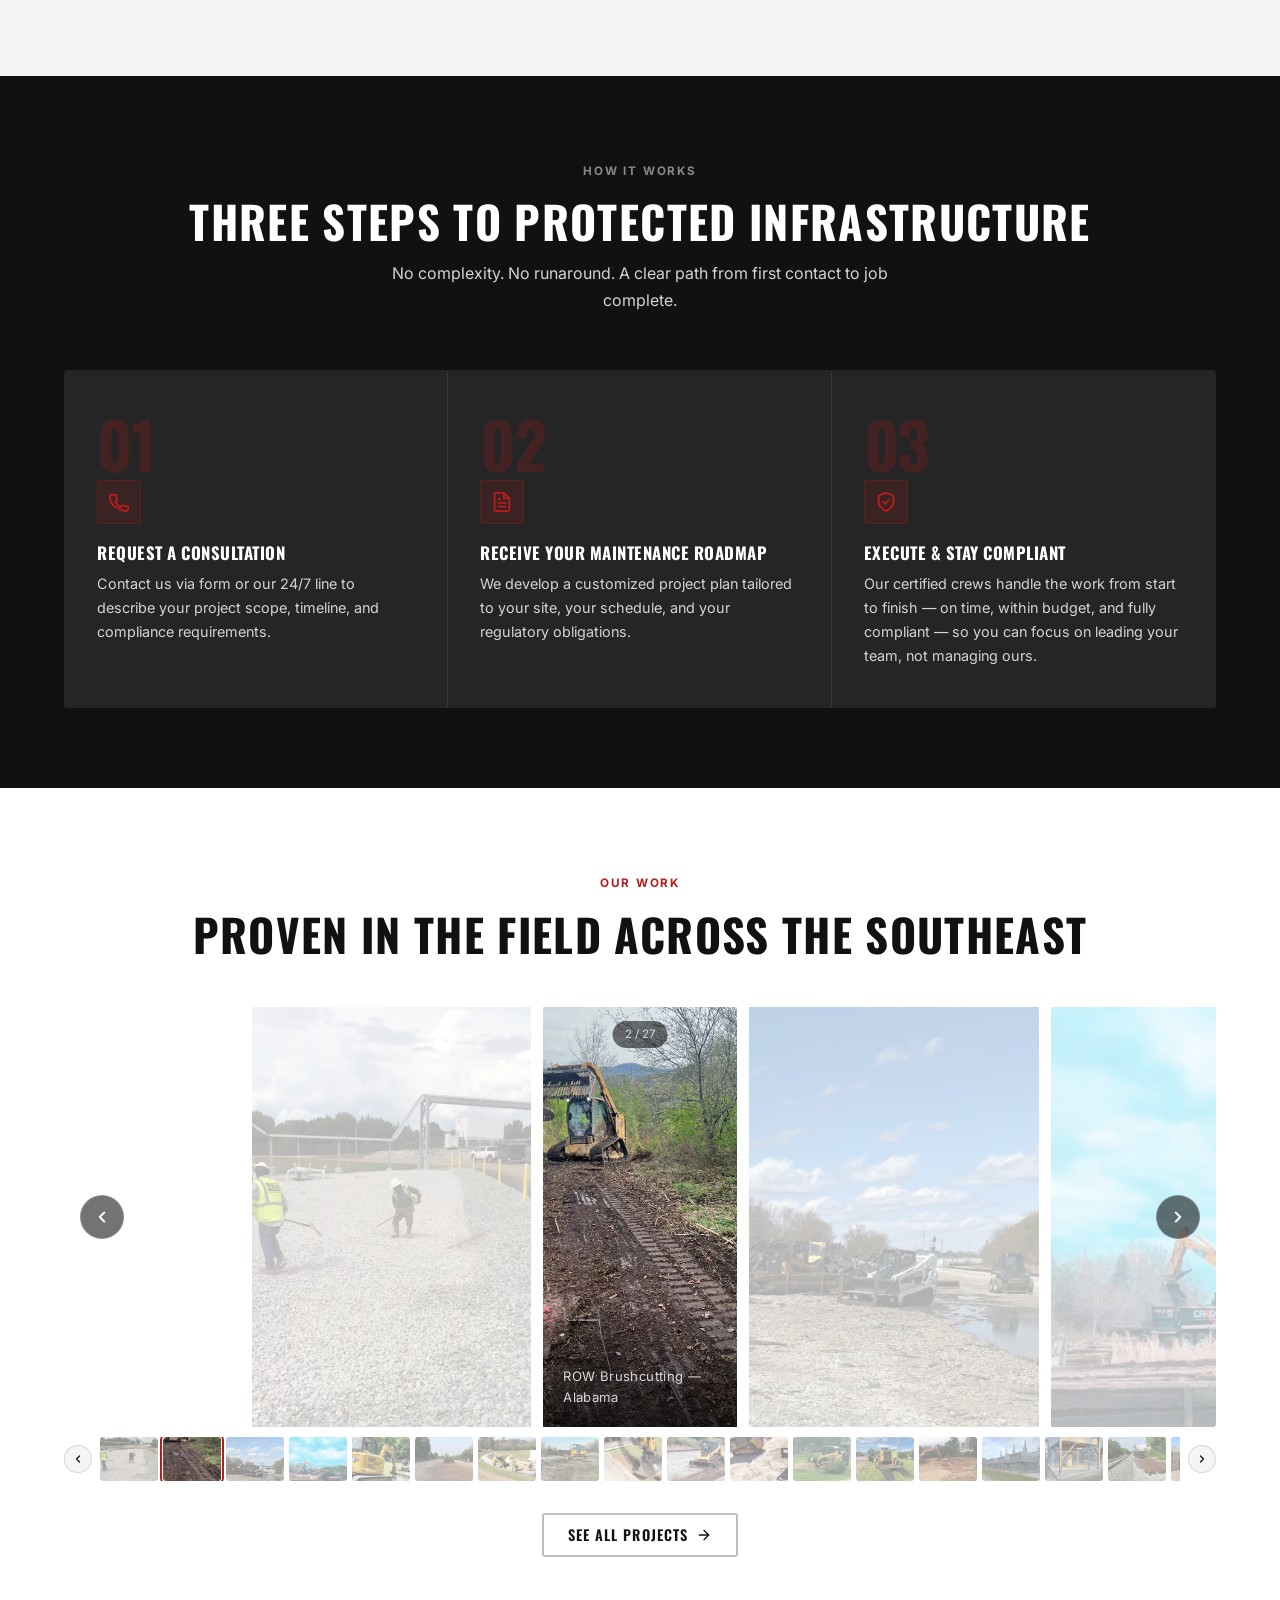
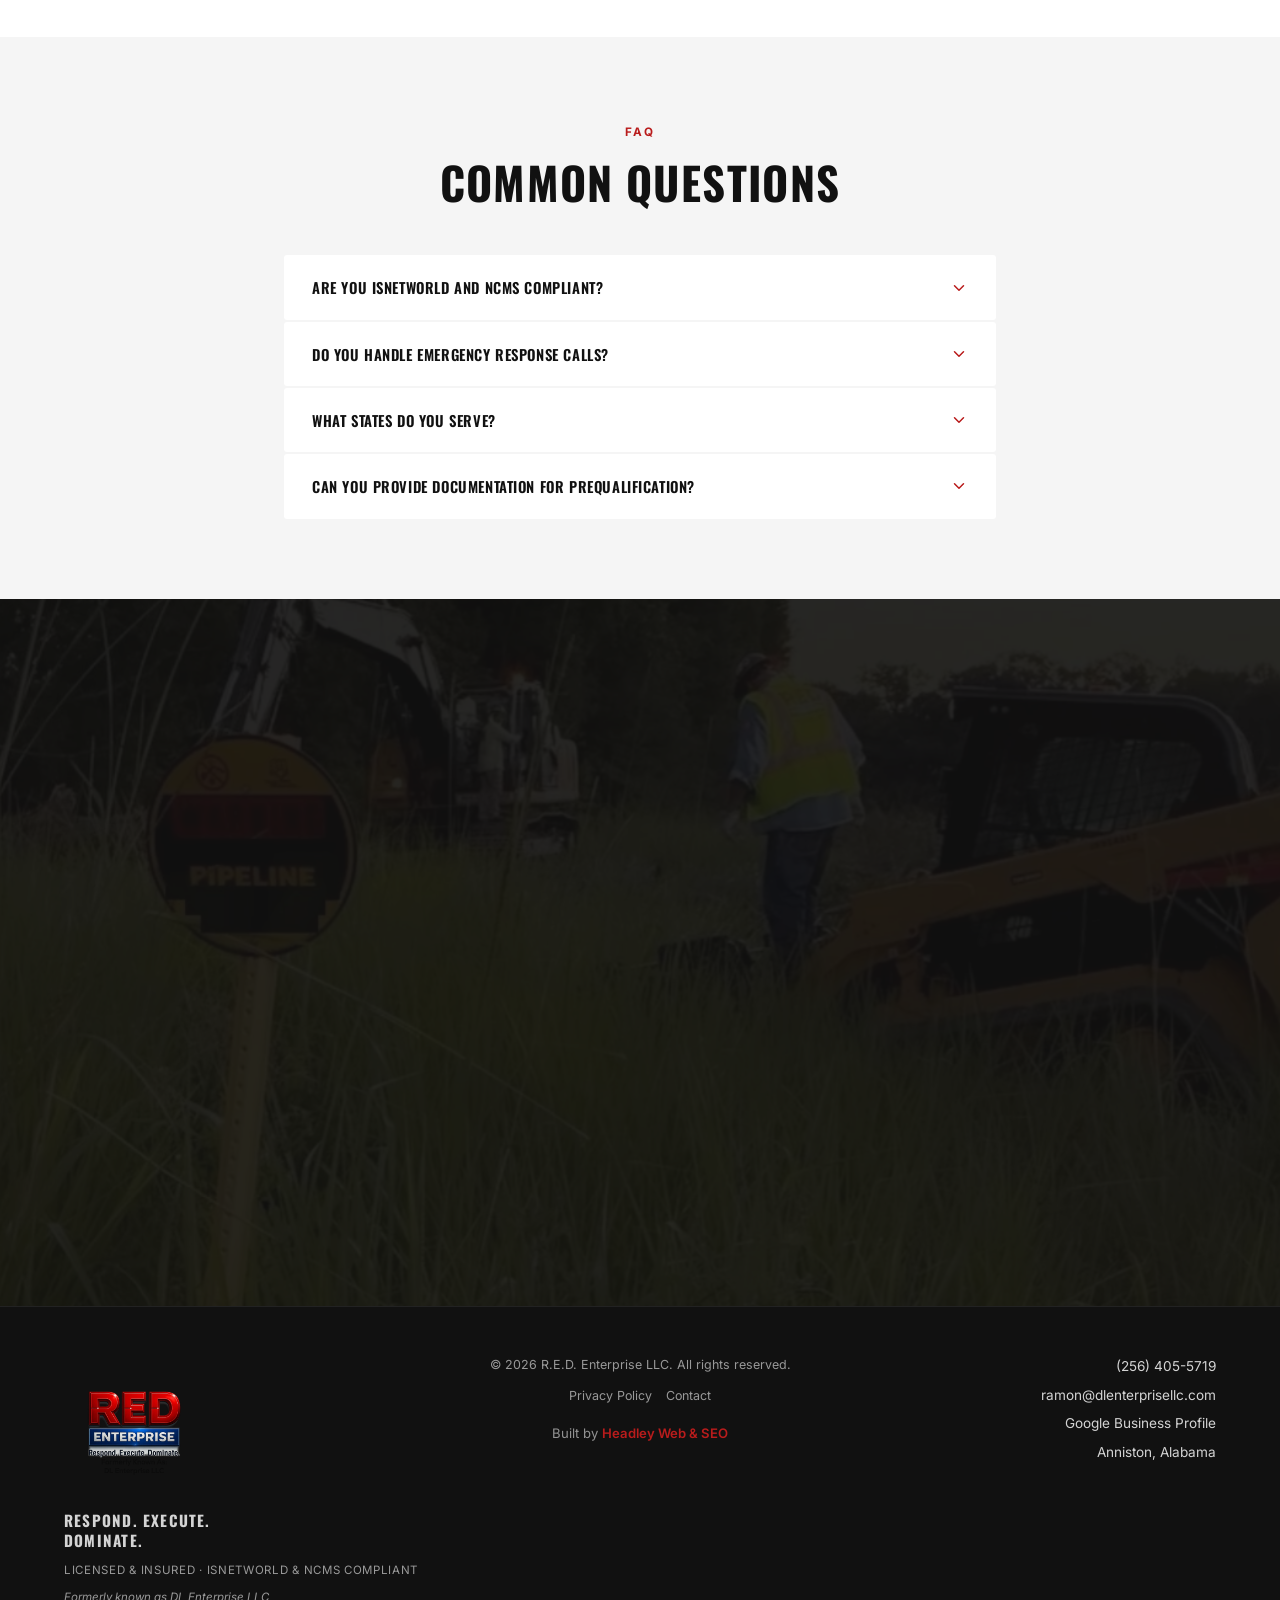
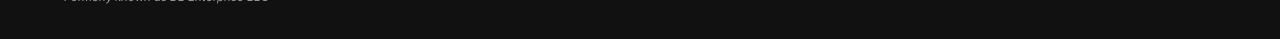
==== commit e6e89901: "Add accessibility, cookie consent, and JS hardening - Skip link + focus-visible states on all pages " ====
--- a/index.html
+++ b/index.html
@@ -76,6 +76,7 @@
 </head>
 <body>
 
+  <a href="#main" class="skip-link">Skip to main content</a>
   <!-- ─── Navigation ─── -->
   <header class="site-header" id="site-header">
     <div class="nav-inner container">
@@ -120,7 +121,7 @@
     </nav>
   </div>
 
-  <main>
+  <main id="main">
 
     <!-- ─── Hero ─── -->
     <section class="hero">
--- a/style.css
+++ b/style.css
@@ -27,6 +27,7 @@
   --container-narrow: 760px;
   --radius:           3px;
   --ease:             cubic-bezier(0.22, 1, 0.36, 1);
+  --btn-text:         #FFFFFF;
 }
 
 /* ── Reset ────────────────────────────────────────────────────────────────── */
@@ -105,10 +106,10 @@
 }
 .btn-primary {
   background: var(--red);
-  color: var(--white);
+  color: var(--btn-text);
   border-color: var(--red);
 }
-.btn-primary:hover { background: var(--red-hover); border-color: var(--red-hover); }
+.btn-primary:hover { background: var(--red-hover); color: var(--btn-text); border-color: var(--red-hover); }
 
 .btn-ghost {
   background: transparent;
@@ -964,7 +965,7 @@
   font-style: italic;
 }
 .footer-mid { text-align: center; }
-.footer-copy { font-size: 0.78rem; color: var(--grey-500); margin-bottom: 10px; }
+.footer-copy { font-size: 0.78rem; color: #999999; margin-bottom: 10px; }
 .footer-meta-links {
   display: flex;
   gap: 14px;
@@ -972,16 +973,16 @@
   flex-wrap: wrap;
   font-size: 0.78rem;
 }
-.footer-meta-links a { color: var(--grey-500); transition: color 0.15s ease; }
+.footer-meta-links a { color: #999999; transition: color 0.15s ease; }
 .footer-meta-links a:hover { color: var(--white); }
 .footer-built {
   display: block;
-  font-size: 0.72rem;
-  color: var(--grey-500);
-  margin-top: 8px;
-}
-.footer-built a { color: var(--grey-500); text-decoration: underline; transition: color 0.15s ease; }
-.footer-built a:hover { color: var(--white); }
+  font-size: 0.82rem;
+  color: rgba(255, 255, 255, 0.55);
+  margin-top: 16px;
+}
+.footer-built a { color: var(--red); text-decoration: none; font-weight: 600; transition: color 0.15s ease; }
+.footer-built a:hover { color: var(--red-hover); }
 .footer-contact-col { text-align: right; }
 .footer-contact-col a {
   display: block;
@@ -1415,3 +1416,33 @@
   .contact-form-box { padding: 24px 18px; }
   .cta-btns   { flex-direction: column; align-items: center; }
 }
+
+/* ─── Focus States ─── */
+.btn:focus-visible {
+  outline: 2px solid var(--red);
+  outline-offset: 2px;
+}
+
+/* ─── Skip Link ─── */
+.skip-link {
+  position: absolute;
+  top: -100%;
+  left: 16px;
+  z-index: 999;
+  padding: 12px 24px;
+  background: var(--red);
+  color: var(--btn-text);
+  border-radius: 0 0 8px 8px;
+  font-weight: 600;
+  text-decoration: none;
+  transition: top 0.2s;
+}
+.skip-link:focus { top: 0; }
+
+/* ─── Print ─── */
+@media print {
+  #site-header, .mobile-overlay, .cookie-banner, .sticky-mobile-cta,
+  .scroll-cue, .skip-link { display: none !important; }
+  body { background: #fff; color: #000; }
+  a[href]::after { content: " (" attr(href) ")"; font-size: 0.8em; color: #555; }
+}
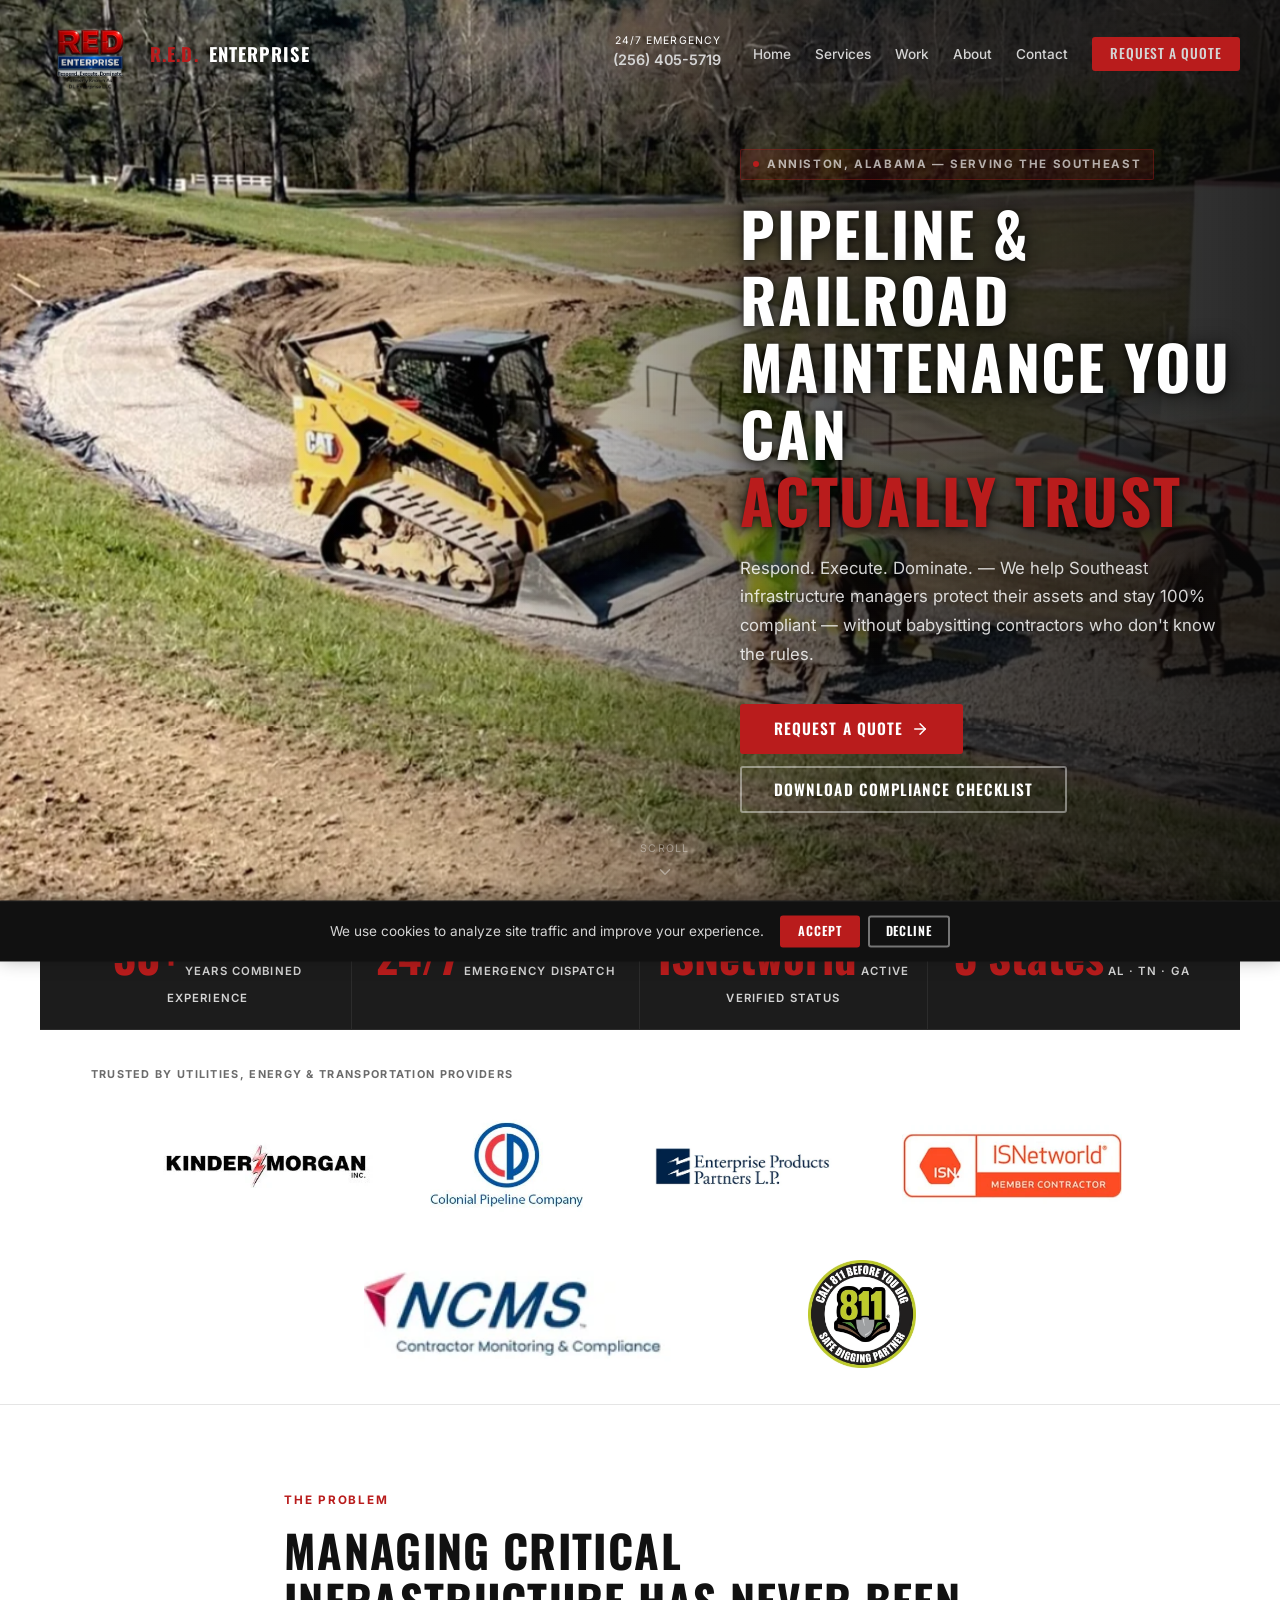
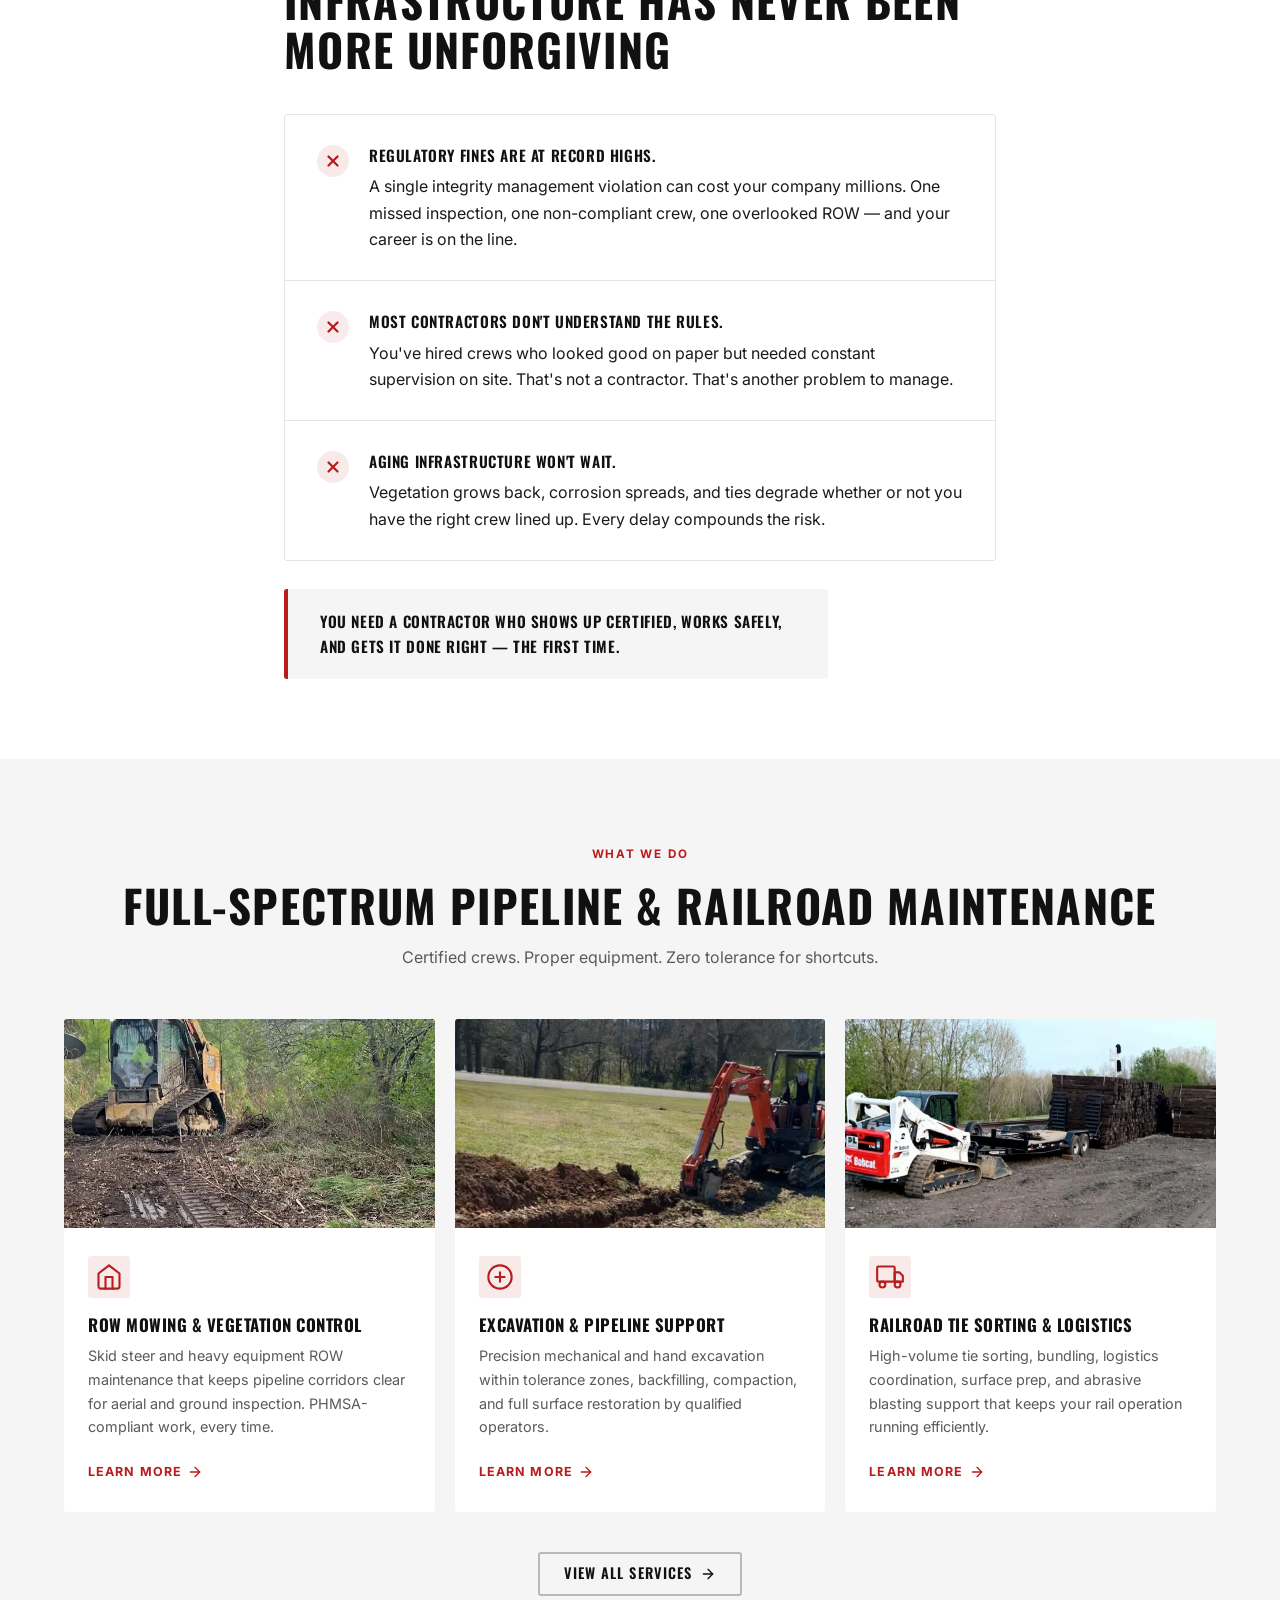
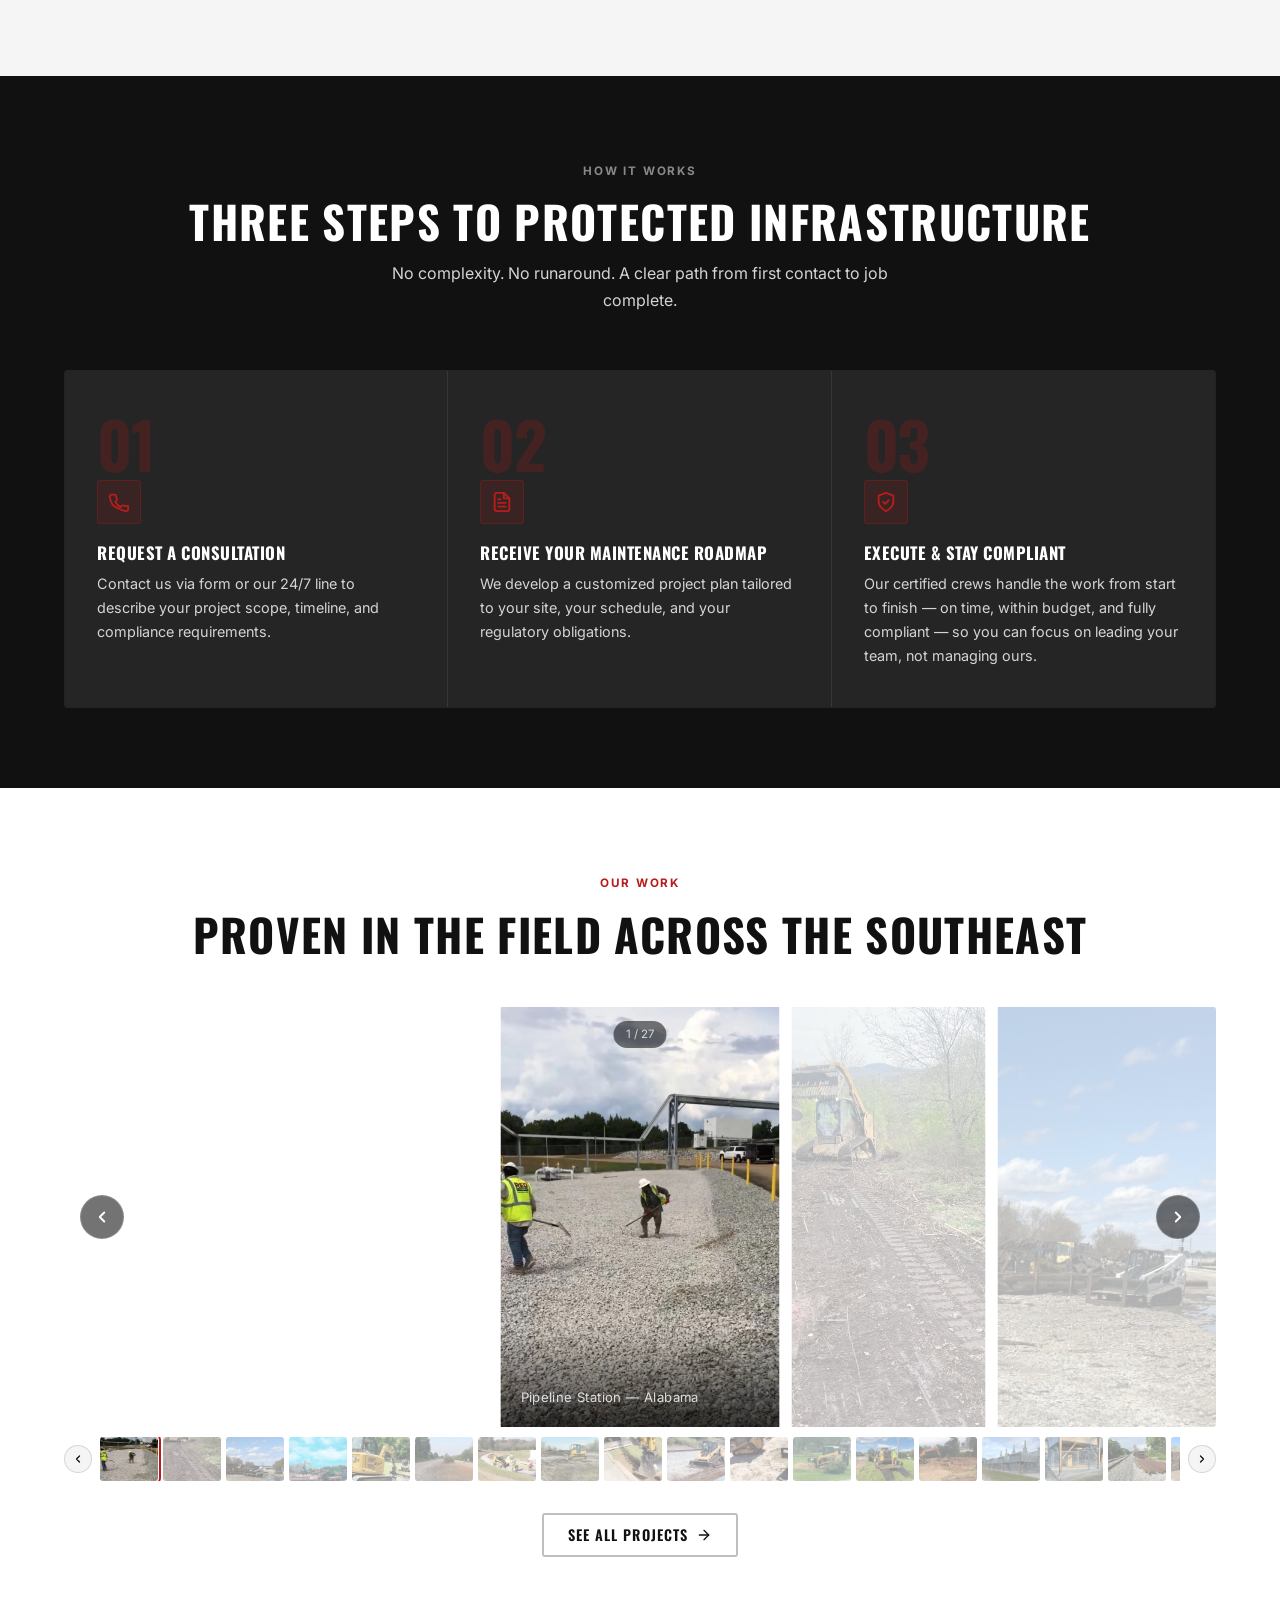
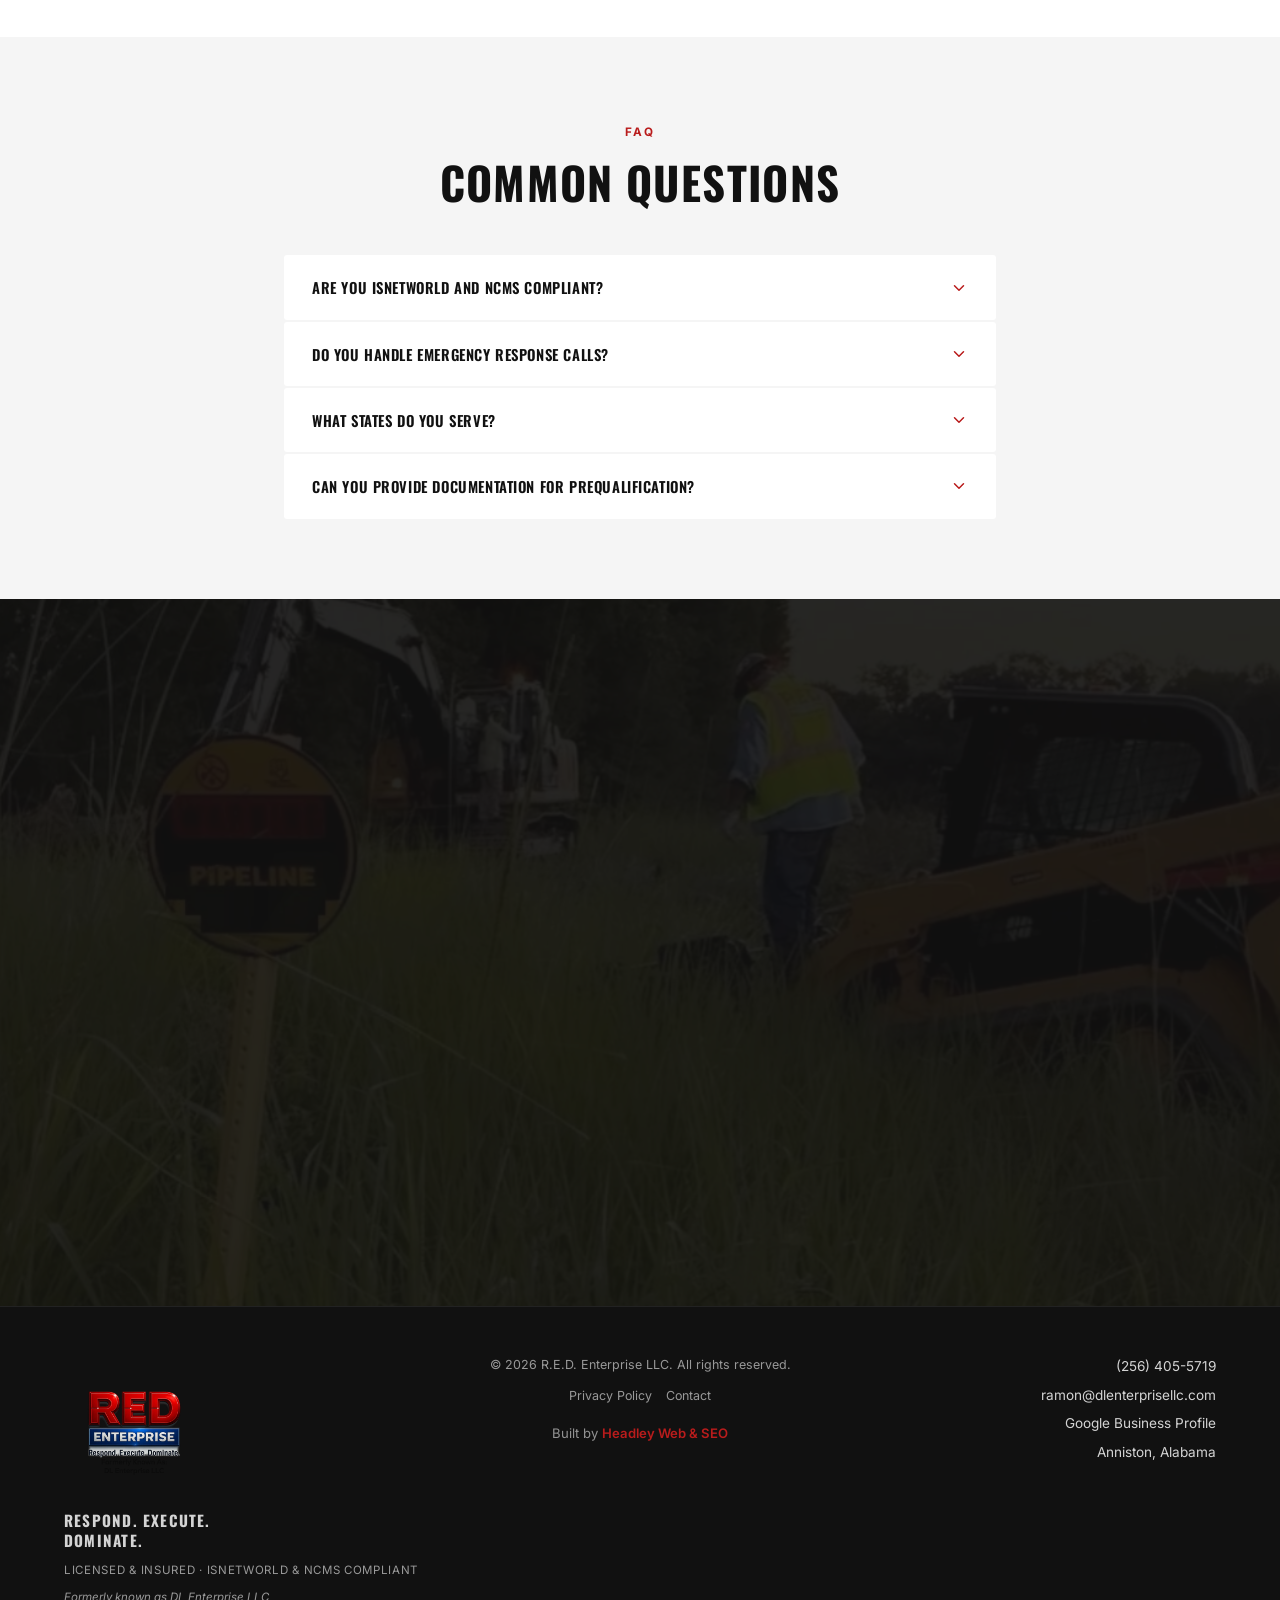
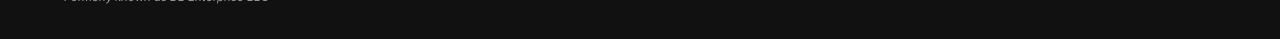
==== commit 9d12ad3b: "Add partials system, cookie banner, fix nav contrast, diversify attribution - Fix nav-phone-label co" ====
--- a/index.html
+++ b/index.html
@@ -76,6 +76,7 @@
 </head>
 <body>
 
+<!-- PARTIAL:nav:START -->
   <a href="#main" class="skip-link">Skip to main content</a>
   <!-- ─── Navigation ─── -->
   <header class="site-header" id="site-header">
@@ -120,6 +121,7 @@
       <a href="tel:+12564055719" class="mobile-nav-link">(256) 405-5719</a>
     </nav>
   </div>
+<!-- PARTIAL:nav:END -->
 
   <main id="main">
 
@@ -635,6 +637,17 @@
 
   </main>
 
+<!-- PARTIAL:cookie-banner:START -->
+  <!-- ─── Cookie Consent Banner ─── -->
+  <div class="cookie-banner" id="cookie-banner" data-ga4="NONE">
+    <p>We use cookies to analyze site traffic and improve your experience.</p>
+    <div class="cookie-btns">
+      <button class="btn btn-primary btn-sm cookie-btn-accept">Accept</button>
+      <button class="btn btn-ghost btn-sm cookie-btn-decline">Decline</button>
+    </div>
+  </div>
+<!-- PARTIAL:cookie-banner:END -->
+
   <script src="script.js?v=4"></script>
 </body>
 </html>
--- a/style.css
+++ b/style.css
@@ -183,7 +183,7 @@
   font-size: 0.65rem;
   text-transform: uppercase;
   letter-spacing: 0.1em;
-  color: var(--grey-500);
+  color: var(--white);
   line-height: 1;
   margin-bottom: 2px;
 }
@@ -1439,6 +1439,31 @@
 }
 .skip-link:focus { top: 0; }
 
+/* ─── Cookie Consent Banner ─── */
+.cookie-banner {
+  position: fixed;
+  bottom: 0; left: 0; right: 0;
+  z-index: 200;
+  display: flex;
+  align-items: center;
+  justify-content: center;
+  gap: 16px;
+  padding: 14px 24px;
+  background: var(--dark);
+  border-top: 1px solid rgba(255, 255, 255, 0.08);
+  box-shadow: 0 -4px 20px rgba(0, 0, 0, 0.4);
+  font-size: 0.85rem;
+  color: var(--text-light);
+  transform: translateY(100%);
+  transition: transform 0.4s var(--ease);
+}
+.cookie-banner.visible { transform: translateY(0); }
+.cookie-banner p { margin: 0; }
+.cookie-btns { display: flex; gap: 8px; flex-shrink: 0; }
+@media (max-width: 600px) {
+  .cookie-banner { flex-direction: column; text-align: center; gap: 10px; padding: 16px; }
+}
+
 /* ─── Print ─── */
 @media print {
   #site-header, .mobile-overlay, .cookie-banner, .sticky-mobile-cta,
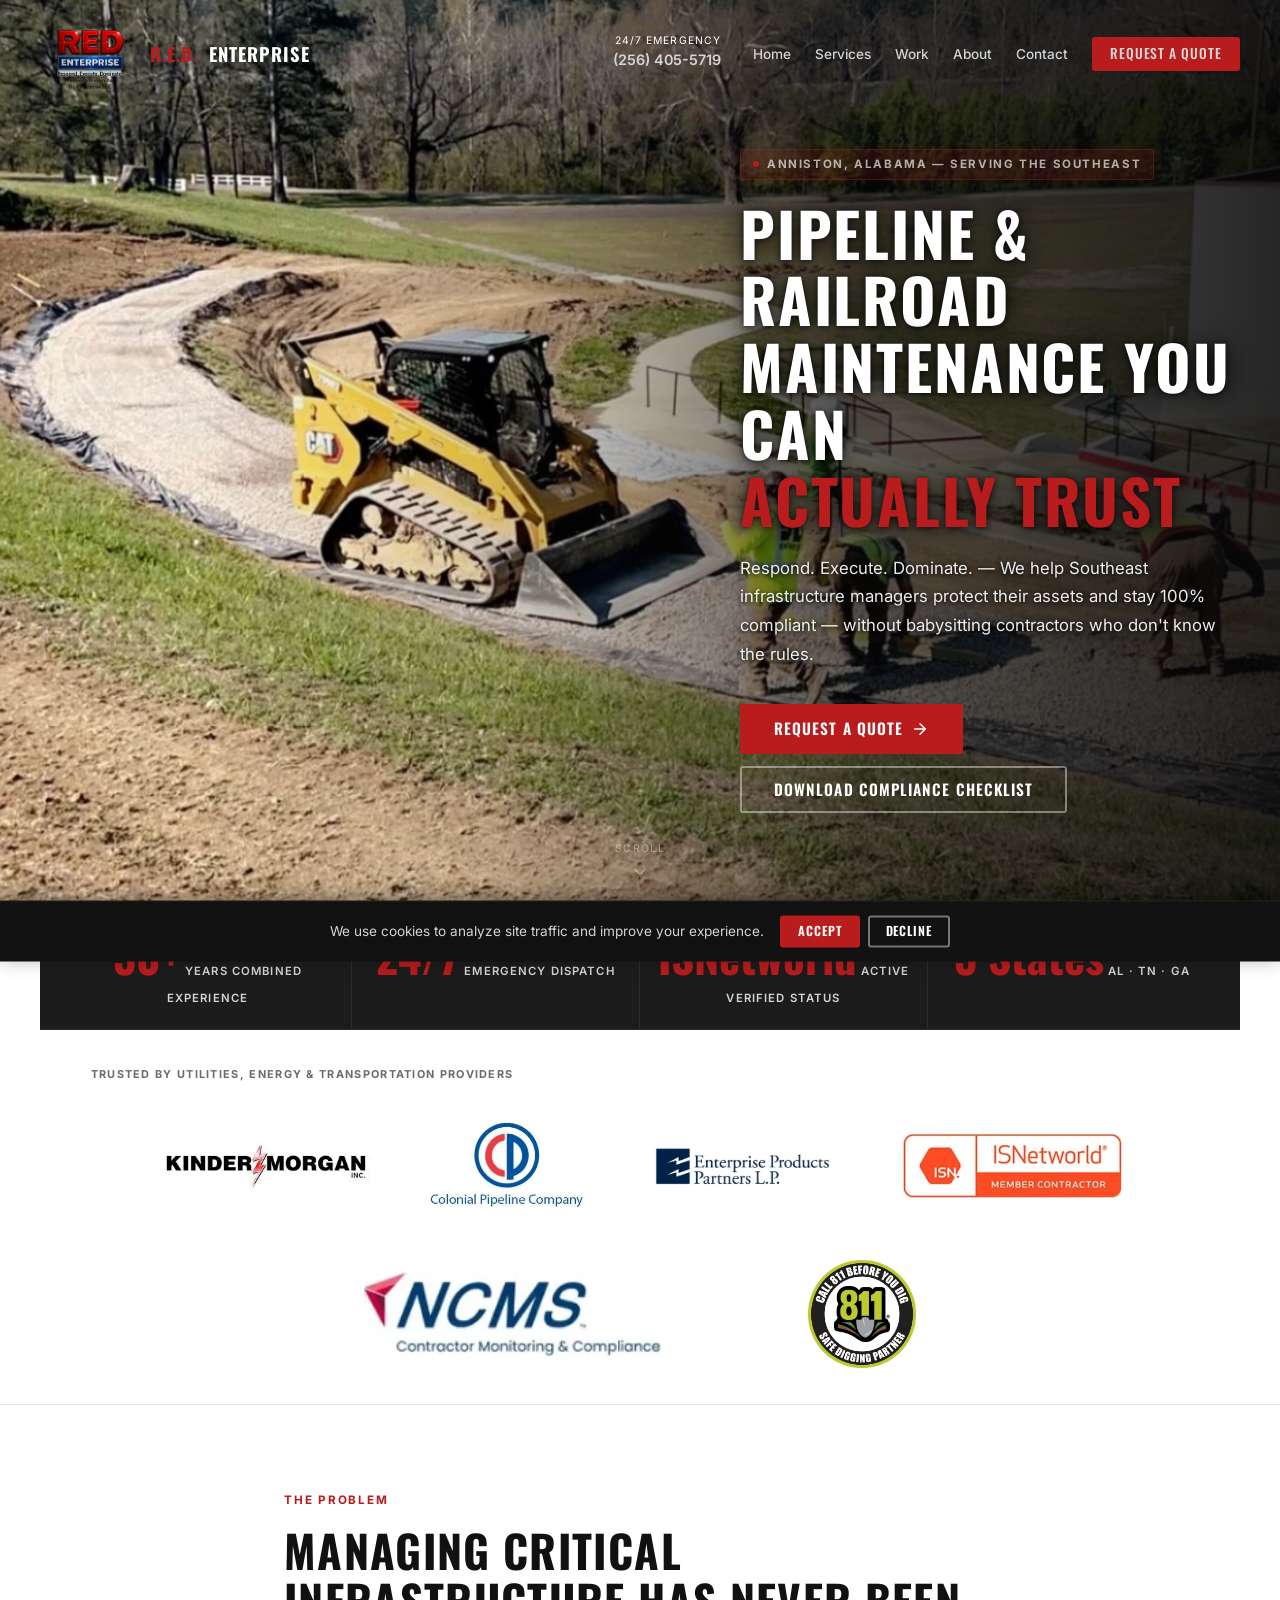
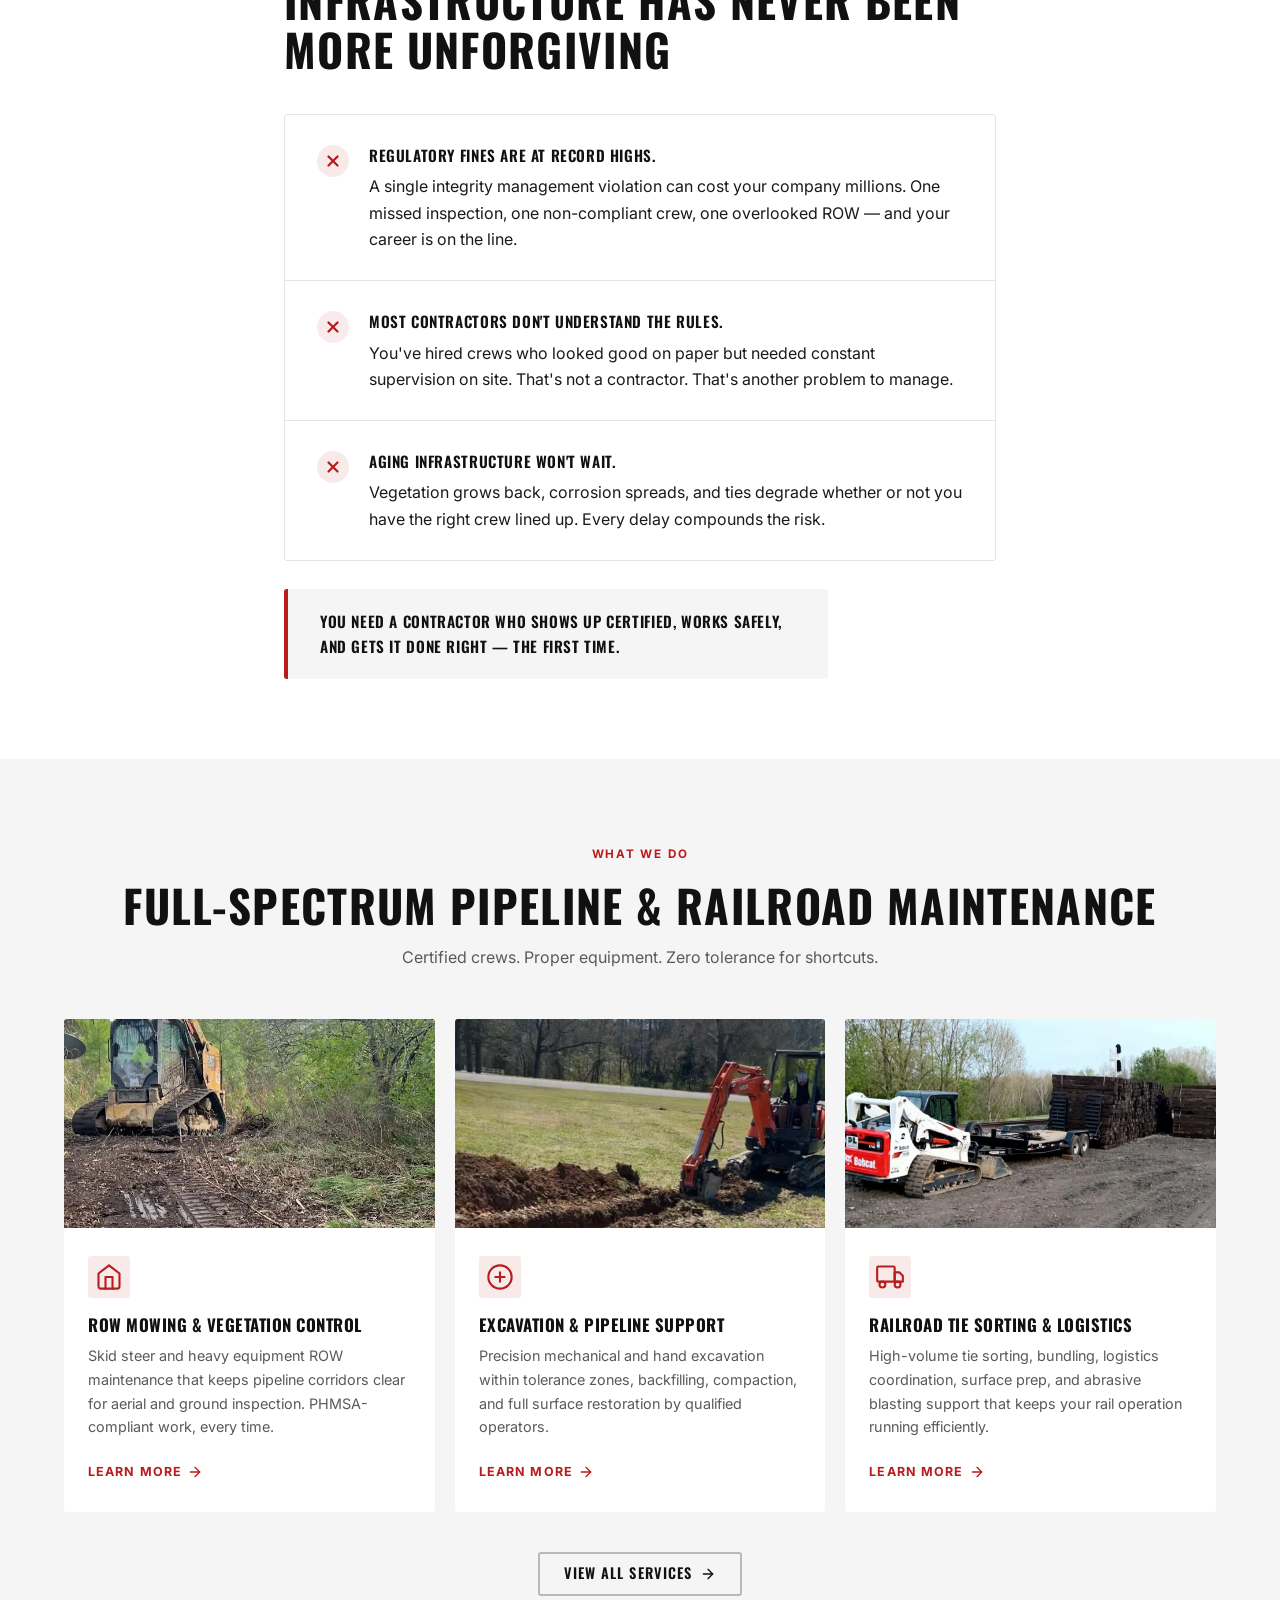
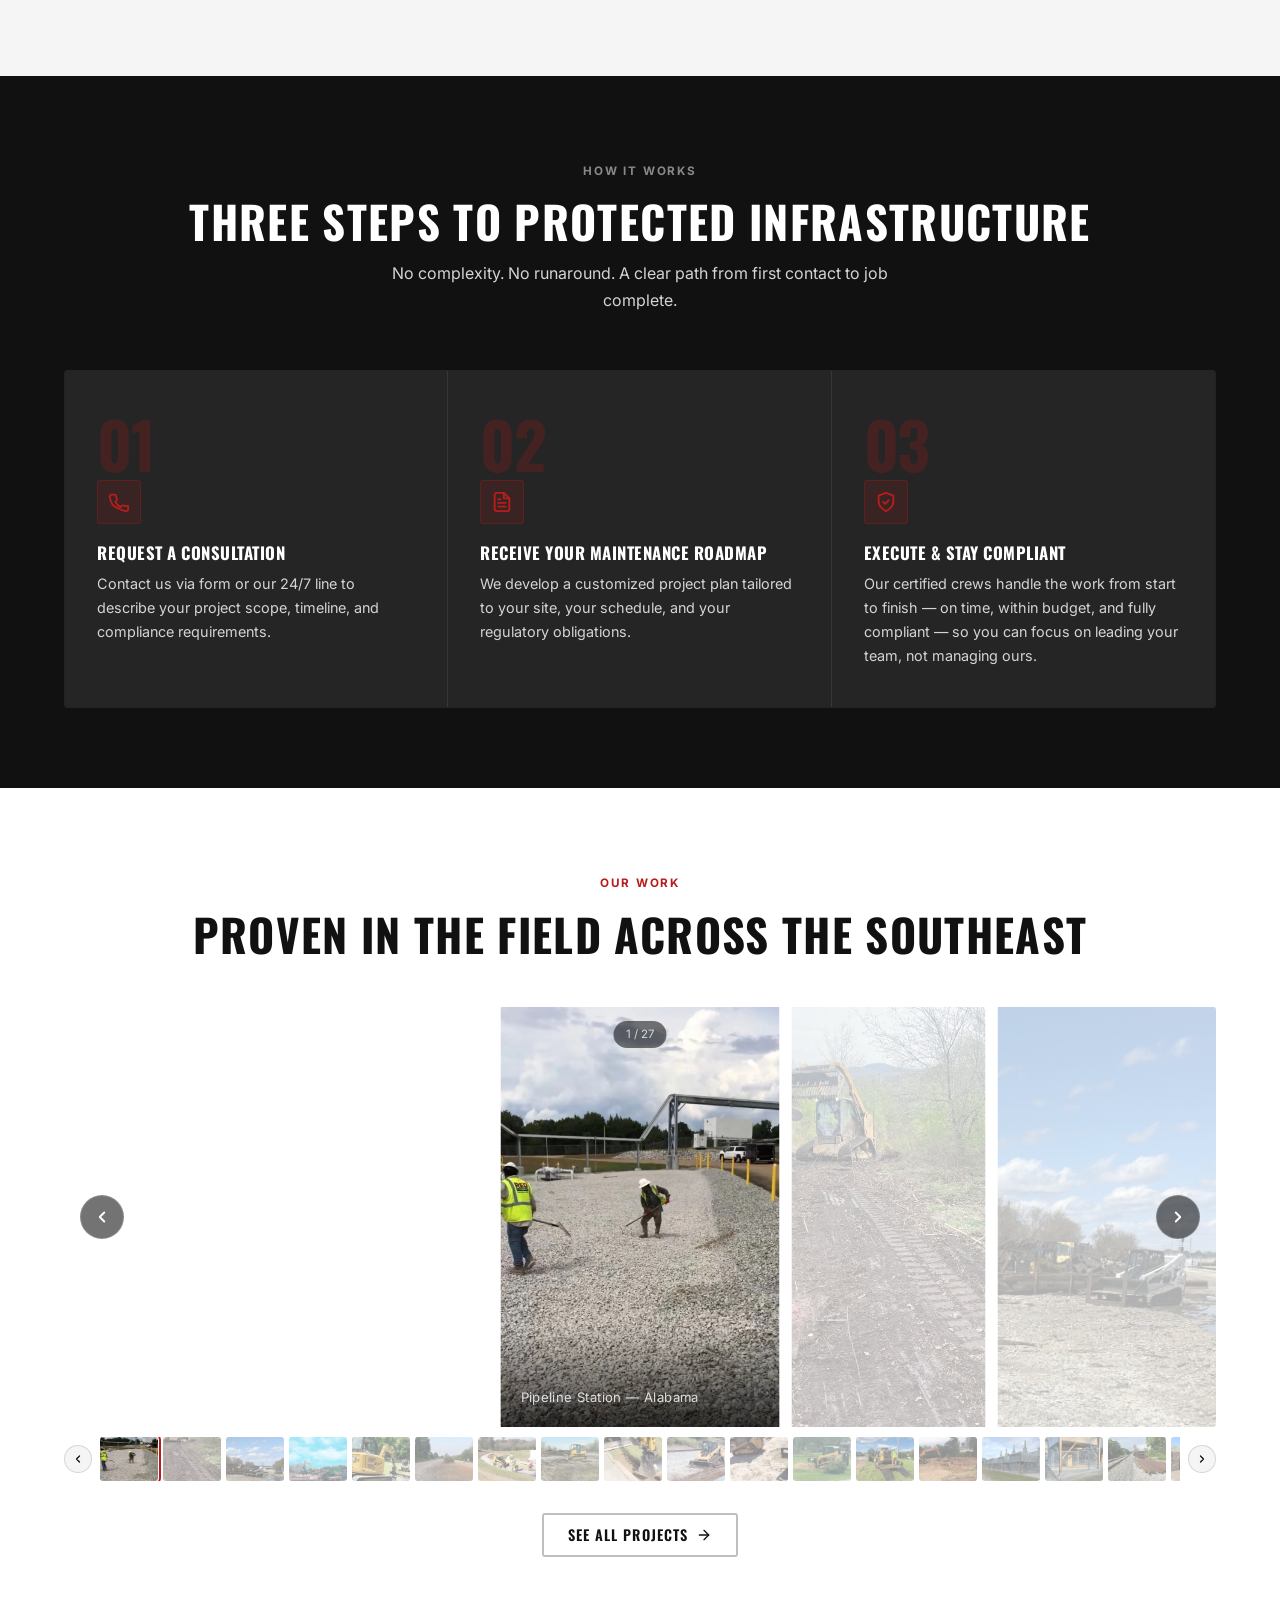
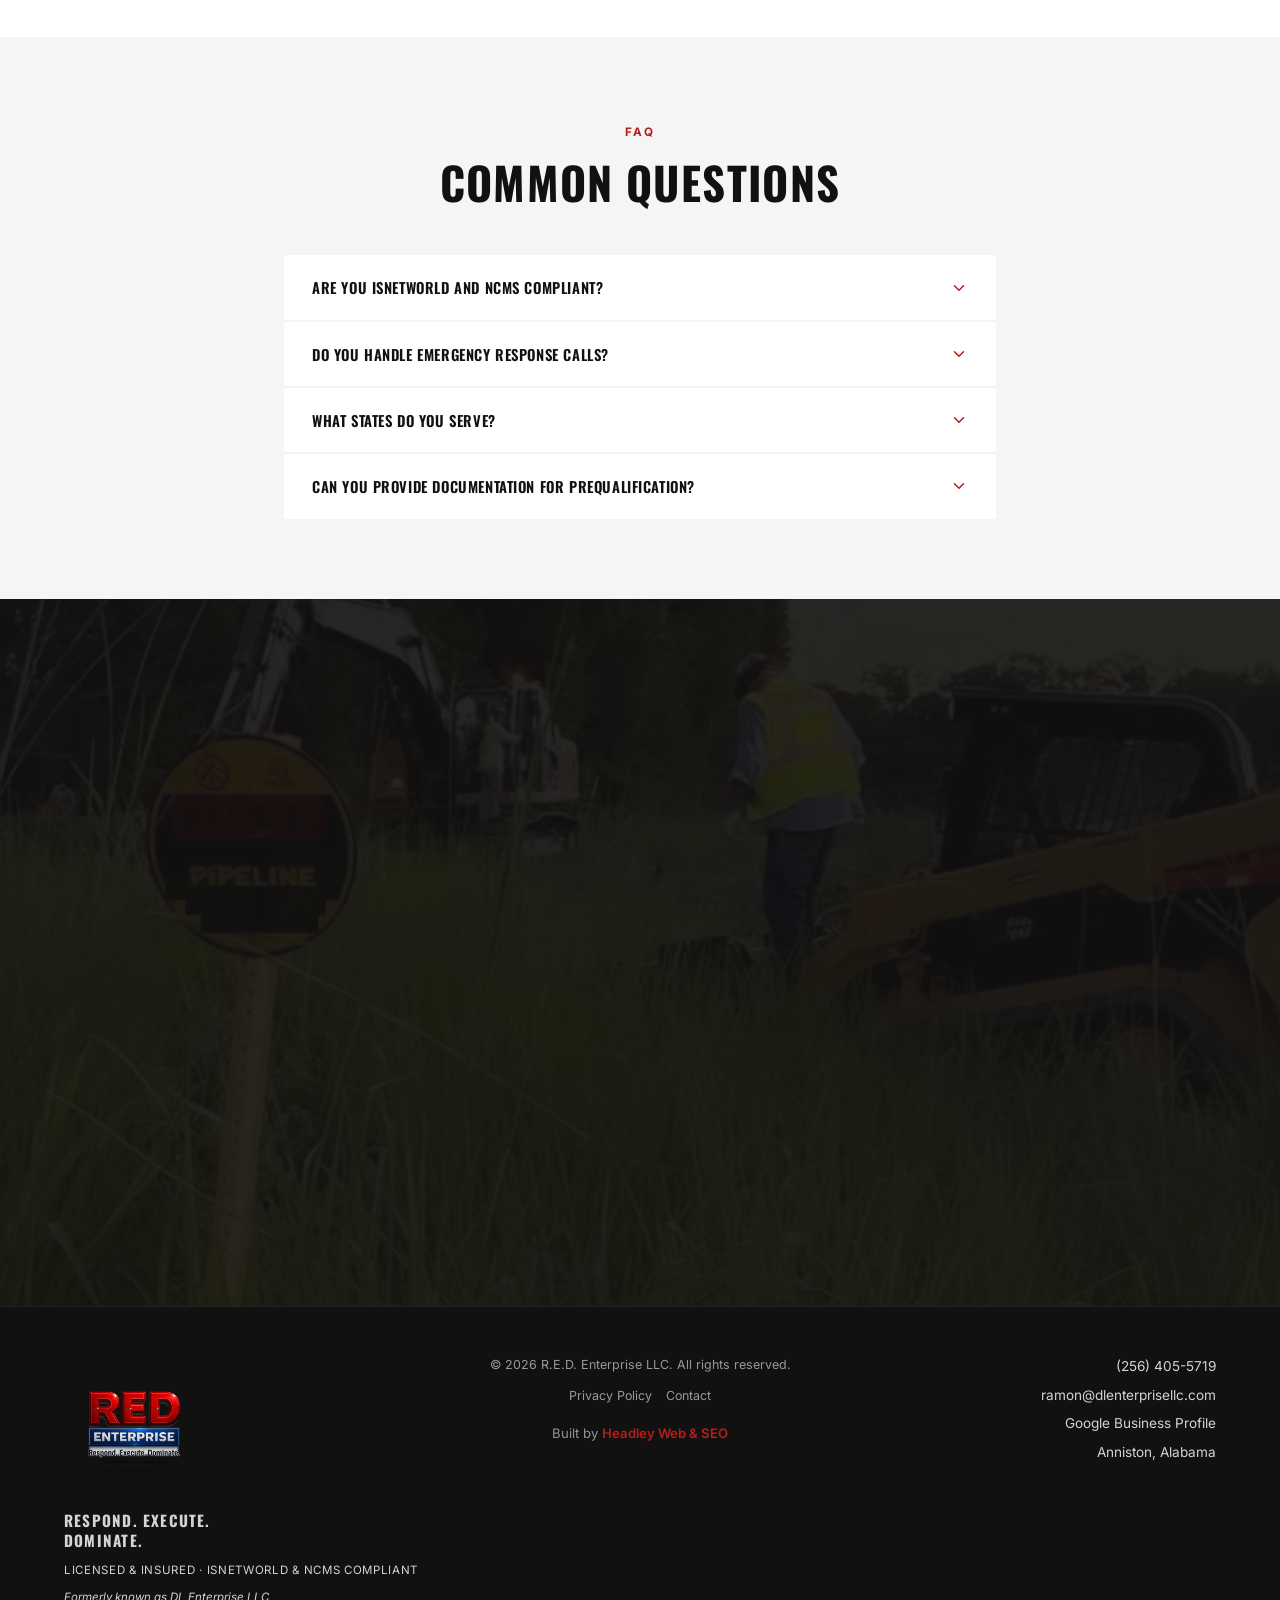
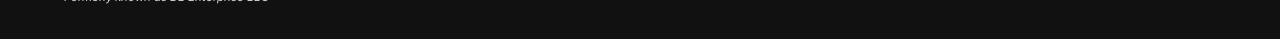
==== commit a3a58d23: "Fix mobile UX, add compliance checklist, improve hero legibility - Fix scroll-cue centering on mobil" ====
--- a/index.html
+++ b/index.html
@@ -33,7 +33,8 @@
   <link rel="preconnect" href="https://fonts.gstatic.com" crossorigin>
   <link href="https://fonts.googleapis.com/css2?family=Oswald:wght@400;600;700&family=Inter:wght@400;500;600;700&display=swap" rel="stylesheet">
 
-  <link rel="stylesheet" href="style.css?v=4">
+  <link rel="preload" href="images/cat-skid-steer-gravel-path-crew.webp" as="image" type="image/webp" fetchpriority="high">
+  <link rel="stylesheet" href="style.css?v=5">
   <link rel="icon" href="images/favicon.ico">
   <link rel="apple-touch-icon" href="images/apple-touch-icon.png">
 
@@ -154,7 +155,7 @@
               Request a Quote
               <svg width="18" height="18" viewBox="0 0 24 24" fill="none" stroke="currentColor" stroke-width="2" stroke-linecap="round" stroke-linejoin="round" aria-hidden="true"><line x1="5" y1="12" x2="19" y2="12"/><polyline points="12 5 19 12 12 19"/></svg>
             </a>
-            <a href="#" class="btn btn-ghost btn-lg">Download Compliance Checklist</a>
+            <a href="2026-pipeline-compliance-checklist.pdf" class="btn btn-ghost btn-lg" download>Download Compliance Checklist</a>
           </div>
         </div>
       </div>
--- a/style.css
+++ b/style.css
@@ -346,11 +346,11 @@
 .hero h1 .accent { color: var(--red); }
 .hero-sub {
   font-size: 1.05rem;
-  color: rgba(255, 255, 255, 0.82);
+  color: rgba(255, 255, 255, 0.92);
   max-width: 50ch;
   margin-bottom: 36px;
   line-height: 1.7;
-  text-shadow: 0 1px 16px rgba(0, 0, 0, 0.85);
+  text-shadow: 0 1px 4px rgba(0, 0, 0, 0.9), 0 2px 16px rgba(0, 0, 0, 0.8);
 }
 .hero-btns {
   display: flex;
@@ -361,8 +361,8 @@
 .scroll-cue {
   position: absolute;
   bottom: 32px;
-  left: 50%;
-  transform: translateX(-50%);
+  left: 0;
+  right: 0;
   z-index: 1;
   display: flex;
   flex-direction: column;
@@ -960,7 +960,7 @@
 }
 .footer-formerly {
   font-size: 0.72rem;
-  color: #9A9A9A;
+  color: var(--text-light);
   margin-top: 8px;
   font-style: italic;
 }
@@ -1000,7 +1000,7 @@
 }
 .footer-disclaimer {
   font-size: 0.72rem;
-  color: #9A9A9A;
+  color: var(--text-light);
   margin-top: 10px;
   text-transform: uppercase;
   letter-spacing: 0.06em;
@@ -1320,8 +1320,8 @@
   to   { opacity: 1; transform: translateY(0); }
 }
 @keyframes bobDown {
-  0%, 100% { transform: translateX(-50%) translateY(0); }
-  50%       { transform: translateX(-50%) translateY(8px); }
+  0%, 100% { transform: translateY(0); }
+  50%       { transform: translateY(8px); }
 }
 @keyframes gentleZoom {
   0%   { transform: scale(1); }
@@ -1385,7 +1385,12 @@
   .story-brand-mark { padding: 32px; }
   .portfolio-grid { grid-template-columns: 1fr; }
 
+  /* Client logos centered on mobile */
+  .clients-grid { justify-content: center; gap: 24px 32px; }
+  .clients-grid img { height: 64px; }
+
   .footer-inner { grid-template-columns: 1fr; text-align: center; gap: 24px; }
+  .footer-brand-mark { width: 280px; height: 280px; margin: 0 auto 16px; }
   .footer-tagline { margin: 0 auto; }
   .footer-contact-col { text-align: center; }
   .footer-contact-col a { display: inline-block; margin: 0 8px 4px; }
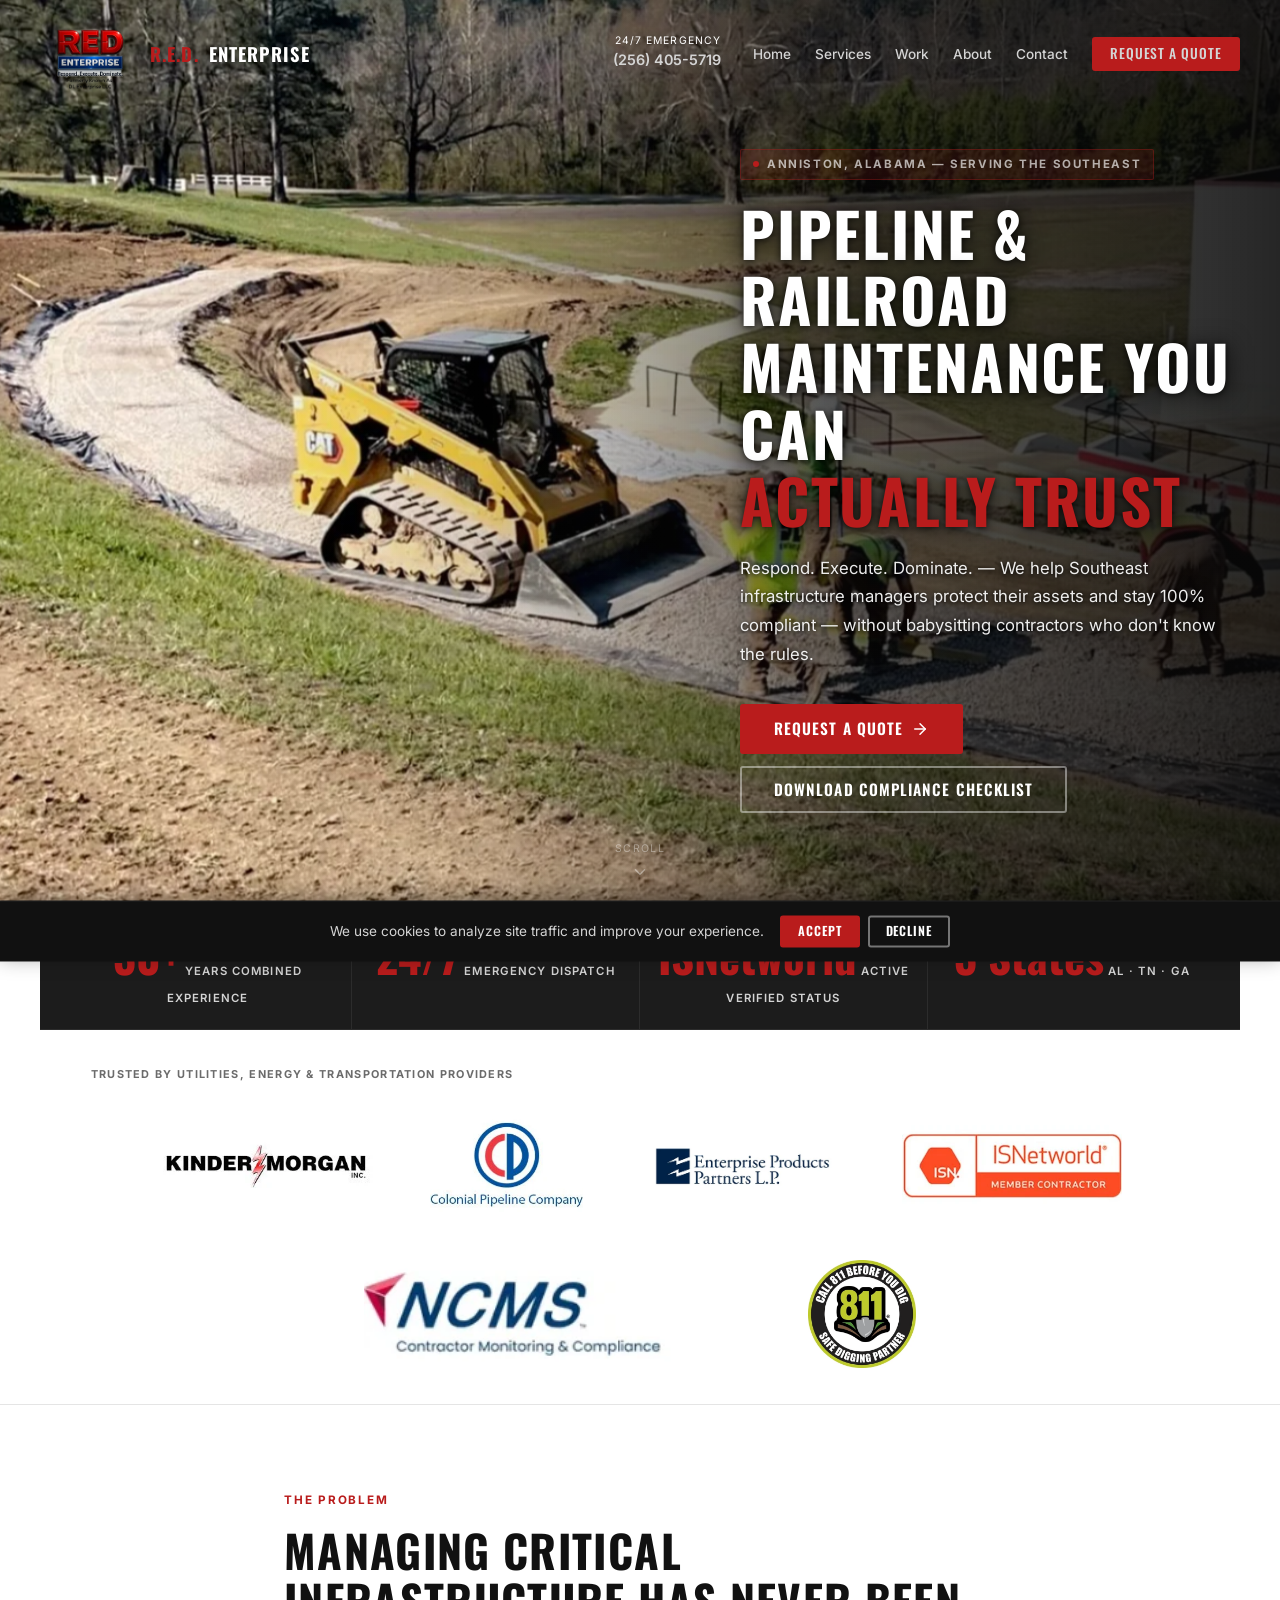
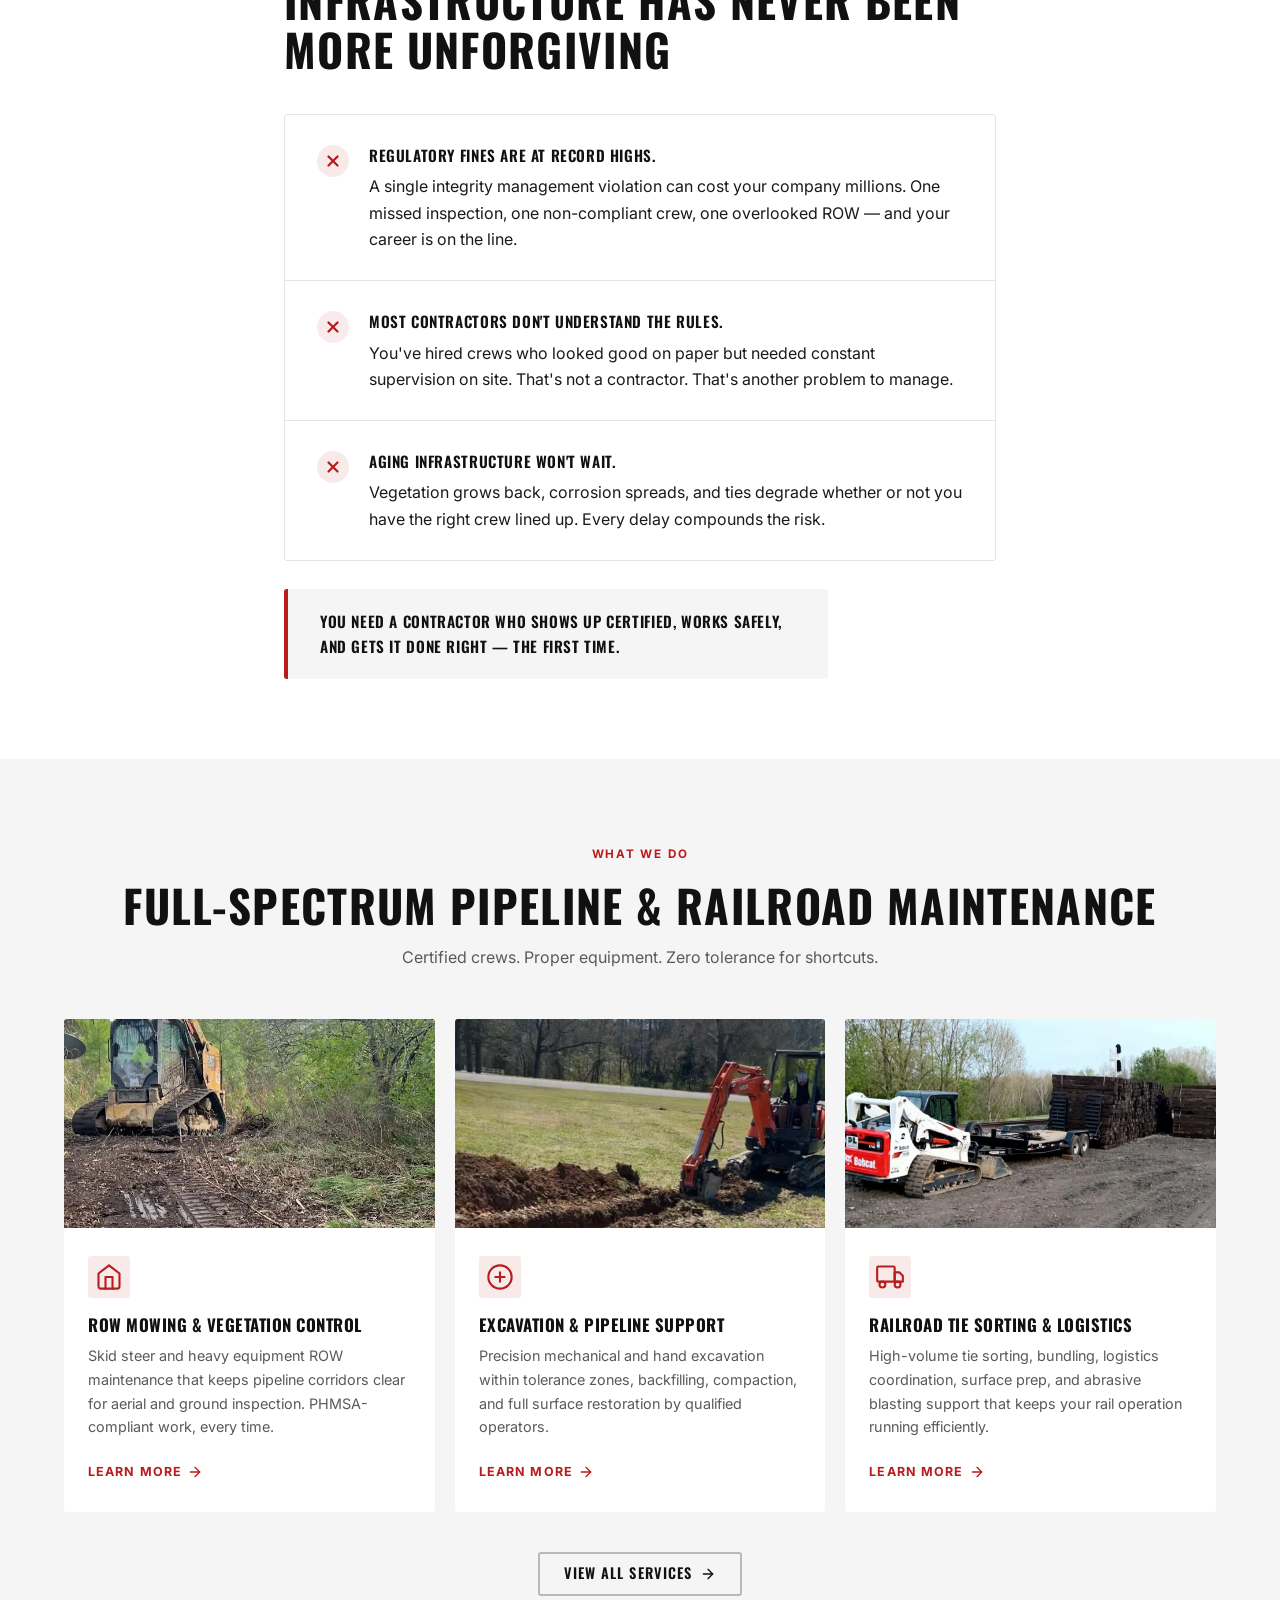
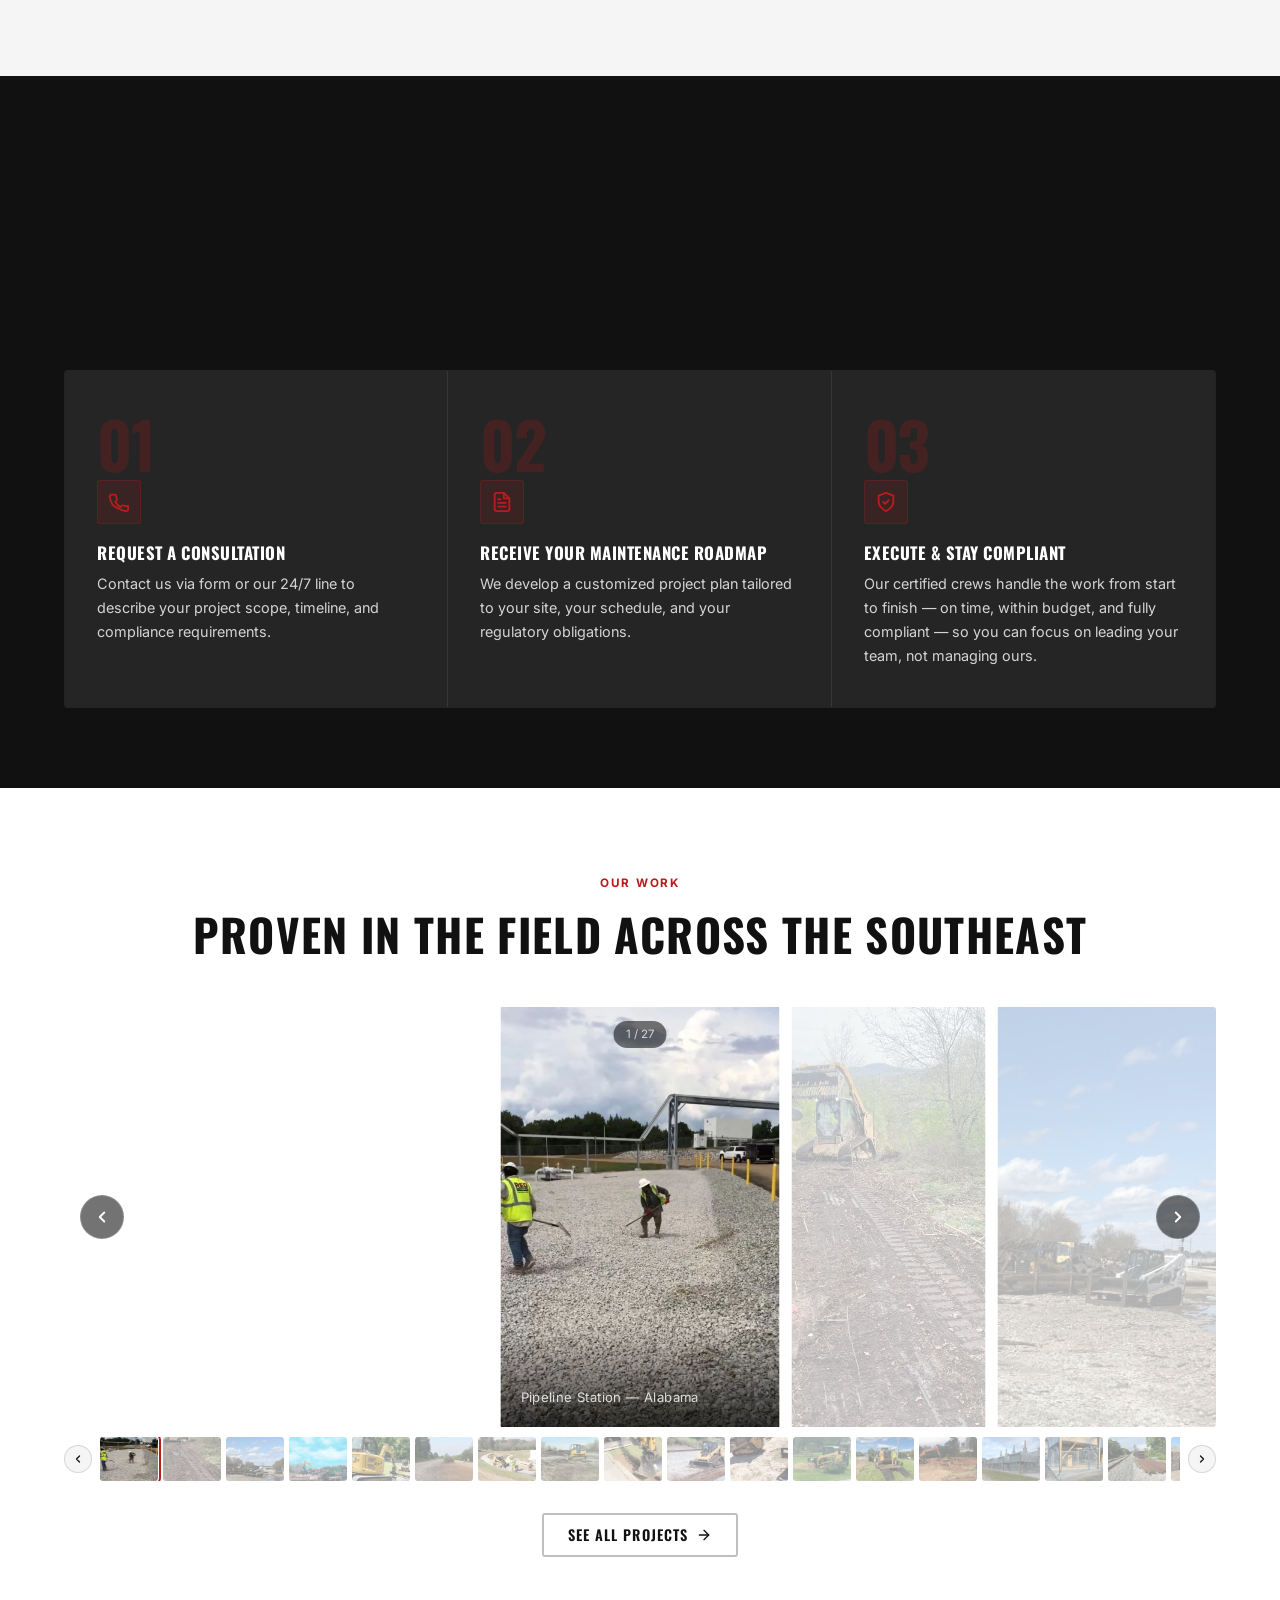
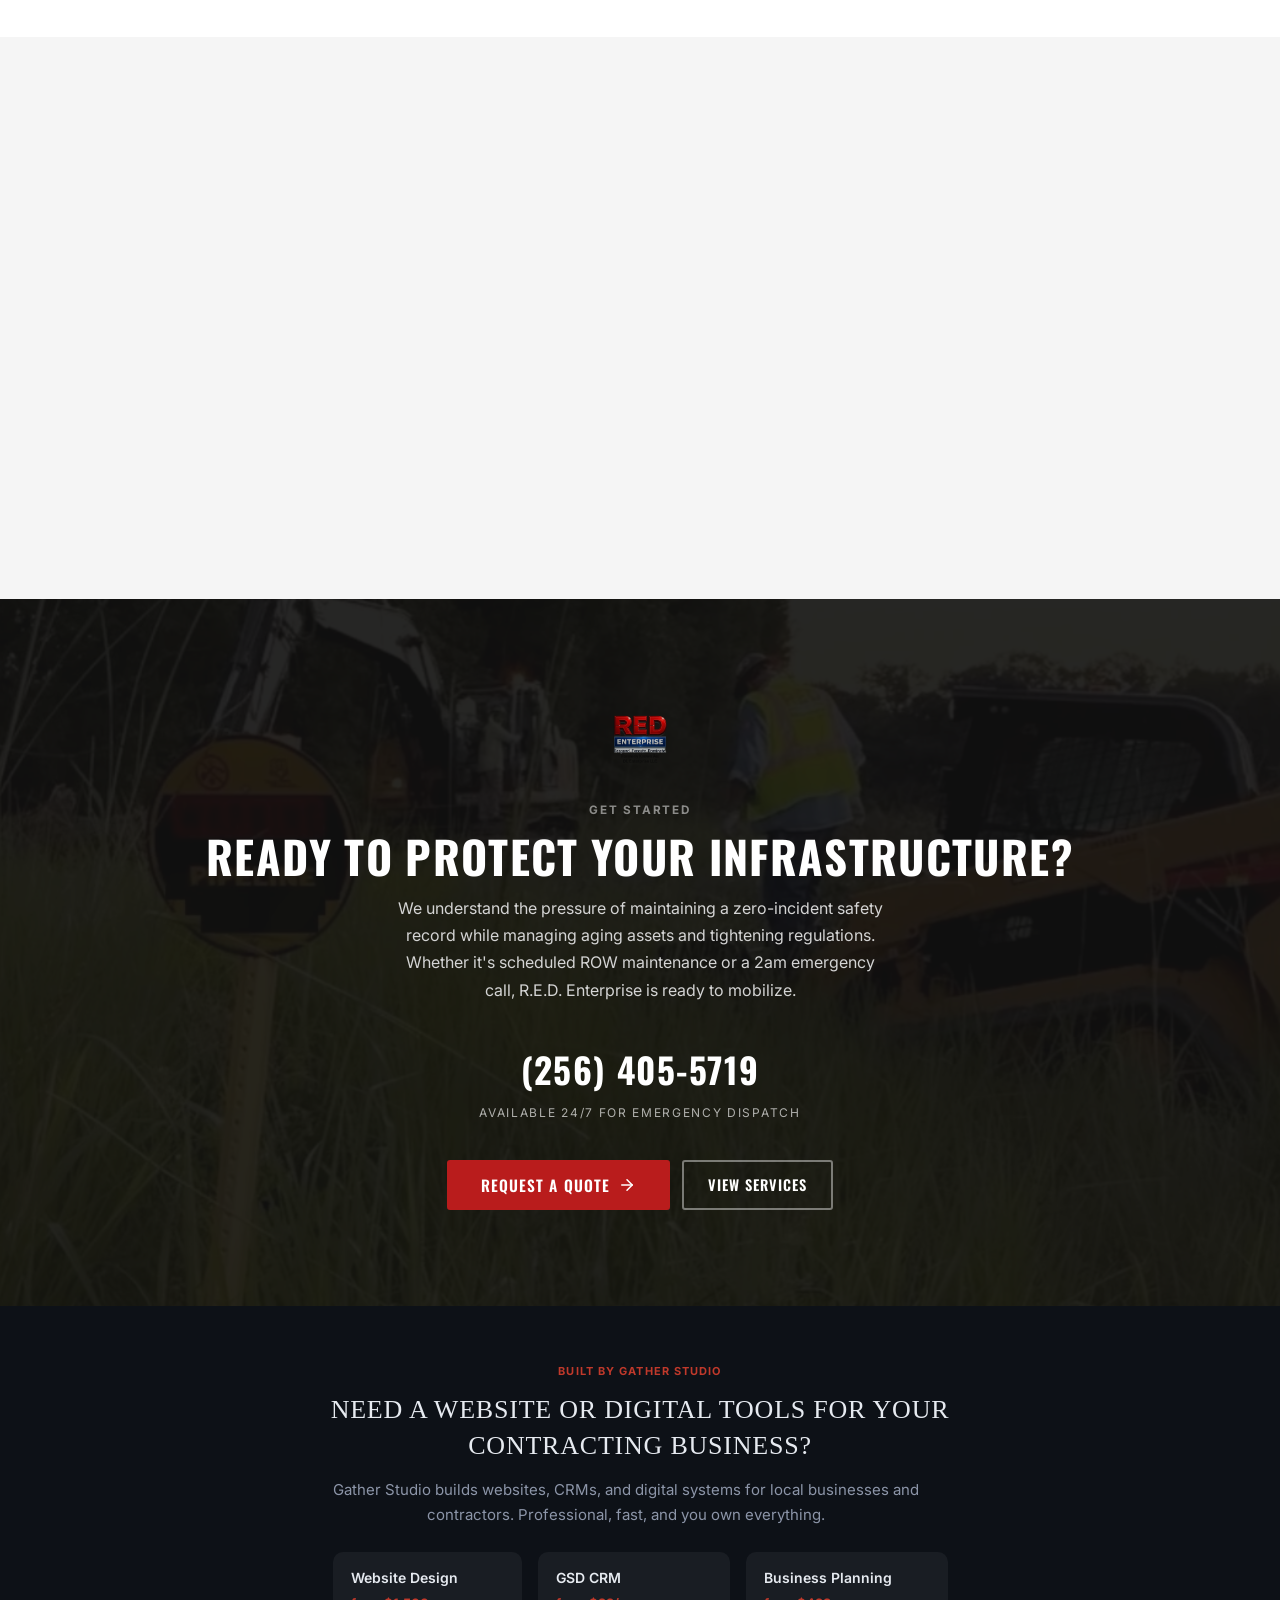
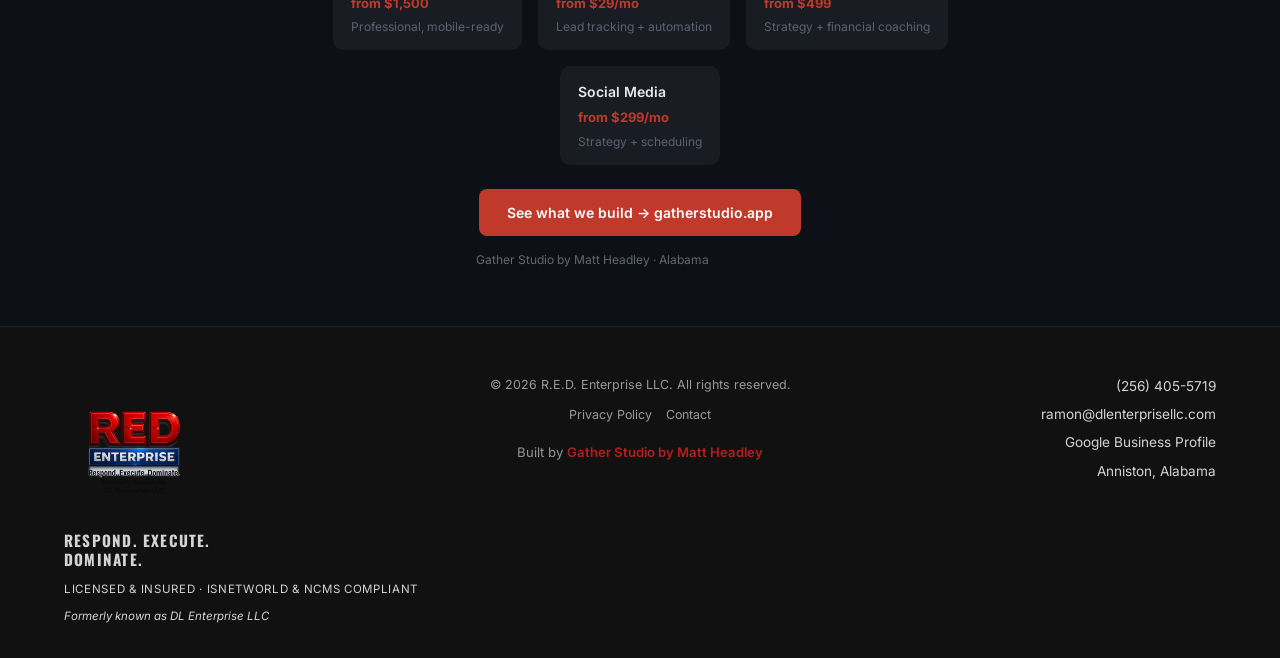
==== commit 5c7197b4: "Add Gather Studio pitch section, fix headleyweb attribution Co-Authored-By: Claude Sonnet 4.6 <norep" ====
--- a/index.html
+++ b/index.html
@@ -610,6 +610,40 @@
       </div>
     </section>
 
+    <!-- GATHER STUDIO PITCH -->
+    <section style="background:#0d1117;color:#e6eaf0;padding:56px 24px;text-align:center;">
+      <div style="max-width:640px;margin:0 auto;">
+        <div style="font-size:11px;font-weight:700;letter-spacing:0.1em;text-transform:uppercase;color:#c0392b;margin-bottom:12px;">BUILT BY GATHER STUDIO</div>
+        <h2 style="font-family:Georgia,serif;font-size:26px;font-weight:400;margin-bottom:14px;line-height:1.35;">Need a website or digital tools for your contracting business?</h2>
+        <p style="color:#8c95a8;font-size:15px;margin-bottom:24px;line-height:1.7;">Gather Studio builds websites, CRMs, and digital systems for local businesses and contractors. Professional, fast, and you own everything.</p>
+        <div style="display:flex;flex-wrap:wrap;justify-content:center;gap:16px;margin-bottom:24px;text-align:left;">
+          <div style="background:rgba(255,255,255,0.05);border-radius:10px;padding:14px 18px;min-width:160px;">
+            <div style="color:#e6eaf0;font-weight:600;font-size:14px;">Website Design</div>
+            <div style="color:#c0392b;font-weight:700;font-size:13px;margin:4px 0;">from $1,500</div>
+            <div style="color:#5a6272;font-size:12px;line-height:1.5;">Professional, mobile-ready</div>
+          </div>
+          <div style="background:rgba(255,255,255,0.05);border-radius:10px;padding:14px 18px;min-width:160px;">
+            <div style="color:#e6eaf0;font-weight:600;font-size:14px;">GSD CRM</div>
+            <div style="color:#c0392b;font-weight:700;font-size:13px;margin:4px 0;">from $29/mo</div>
+            <div style="color:#5a6272;font-size:12px;line-height:1.5;">Lead tracking + automation</div>
+          </div>
+          <div style="background:rgba(255,255,255,0.05);border-radius:10px;padding:14px 18px;min-width:160px;">
+            <div style="color:#e6eaf0;font-weight:600;font-size:14px;">Business Planning</div>
+            <div style="color:#c0392b;font-weight:700;font-size:13px;margin:4px 0;">from $499</div>
+            <div style="color:#5a6272;font-size:12px;line-height:1.5;">Strategy + financial coaching</div>
+          </div>
+          <div style="background:rgba(255,255,255,0.05);border-radius:10px;padding:14px 18px;min-width:160px;">
+            <div style="color:#e6eaf0;font-weight:600;font-size:14px;">Social Media</div>
+            <div style="color:#c0392b;font-weight:700;font-size:13px;margin:4px 0;">from $299/mo</div>
+            <div style="color:#5a6272;font-size:12px;line-height:1.5;">Strategy + scheduling</div>
+          </div>
+        </div>
+        <a href="https://gatherstudio.app" target="_blank" rel="noopener noreferrer" style="background:#c0392b;color:#fff;border-radius:8px;padding:12px 28px;font-size:14px;font-weight:600;text-decoration:none;display:inline-block;">See what we build &rarr; gatherstudio.app</a>
+        <p style="margin-top:14px;font-size:12px;opacity:0.4;">Gather Studio by Matt Headley &middot; Alabama</p>
+      </div>
+    </section>
+    <!-- END GATHER STUDIO PITCH -->
+
     <!-- ─── Footer ─── -->
     <footer class="site-footer">
       <div class="footer-inner container">
@@ -625,7 +659,7 @@
             <a href="privacy.html">Privacy Policy</a>
             <a href="contact.html">Contact</a>
           </div>
-          <span class="footer-built">Built by <a href="https://headleyweb.com" target="_blank" rel="noopener">Headley Web &amp; SEO</a></span>
+          <span class="footer-built">Built by <a href="https://gatherstudio.app" target="_blank" rel="noopener">Gather Studio by Matt Headley</a></span>
         </div>
         <div class="footer-contact-col">
           <a href="tel:+12564055719">(256) 405-5719</a>
